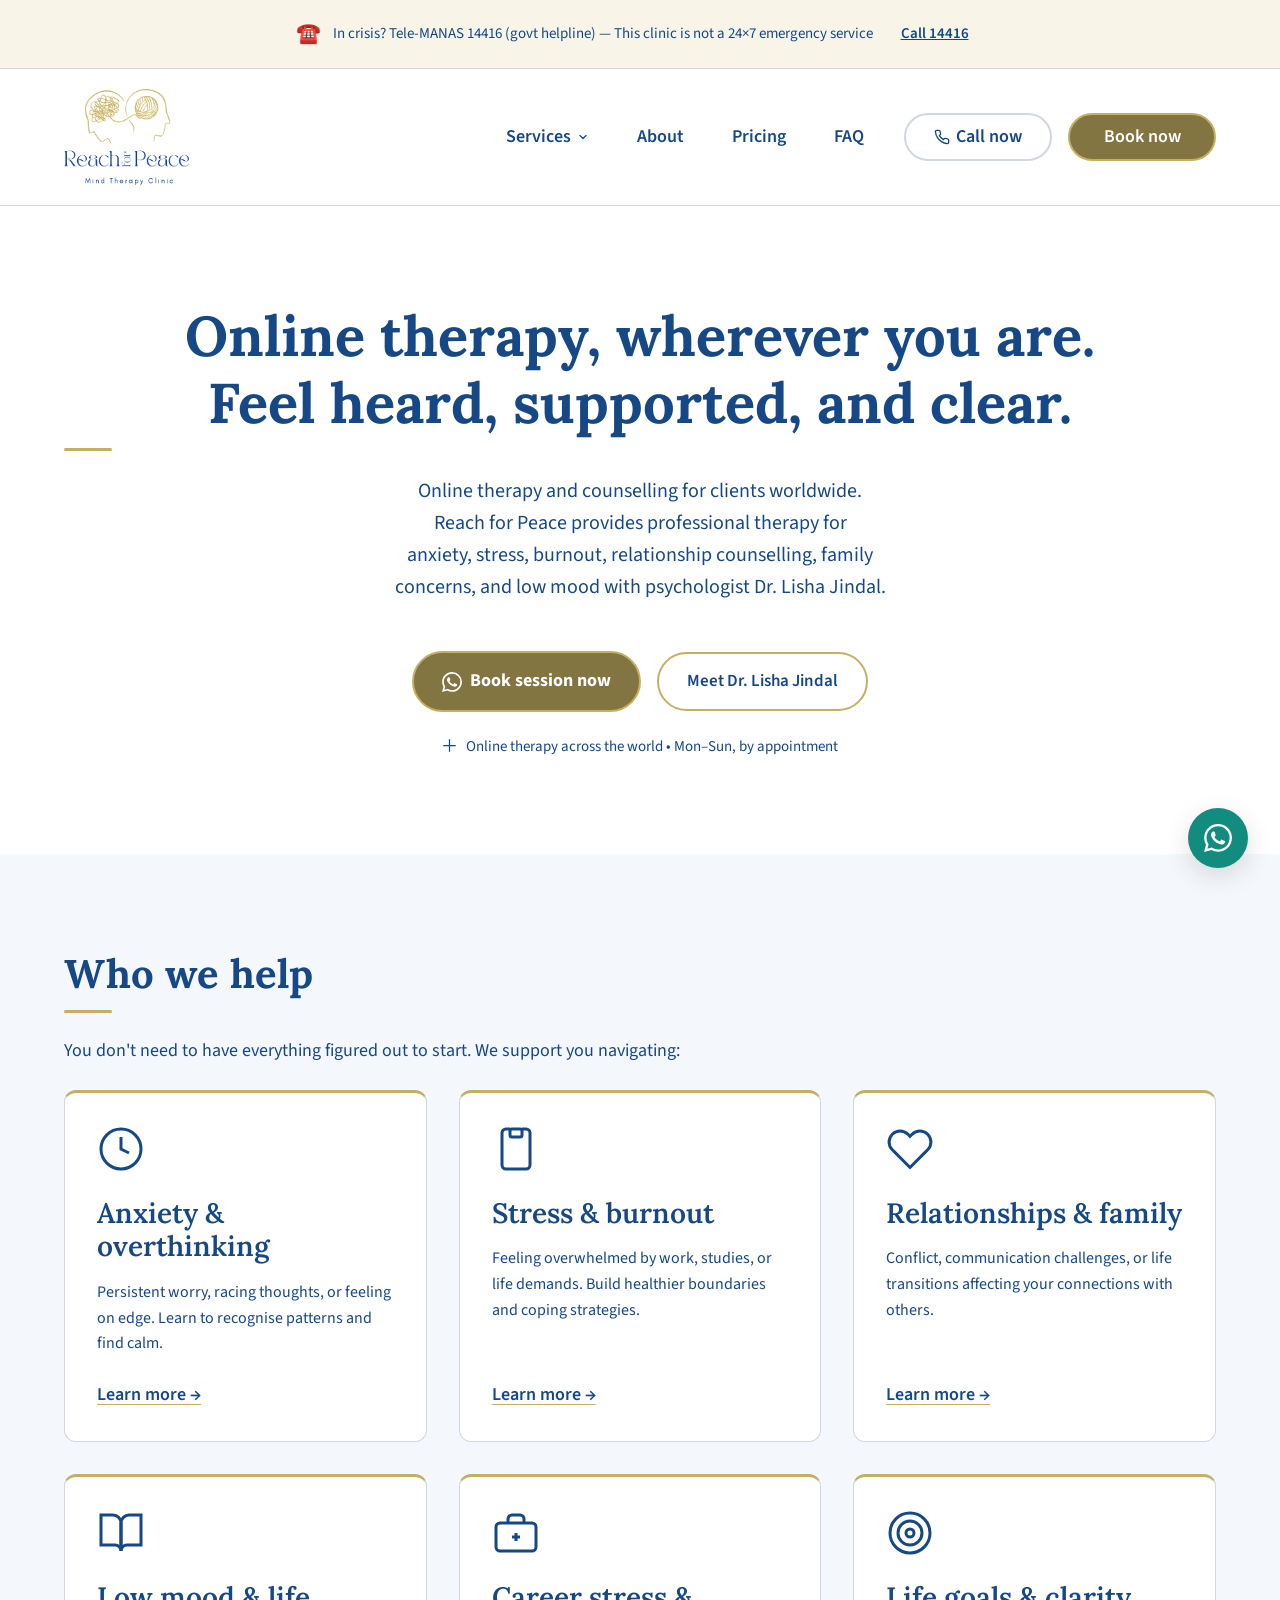
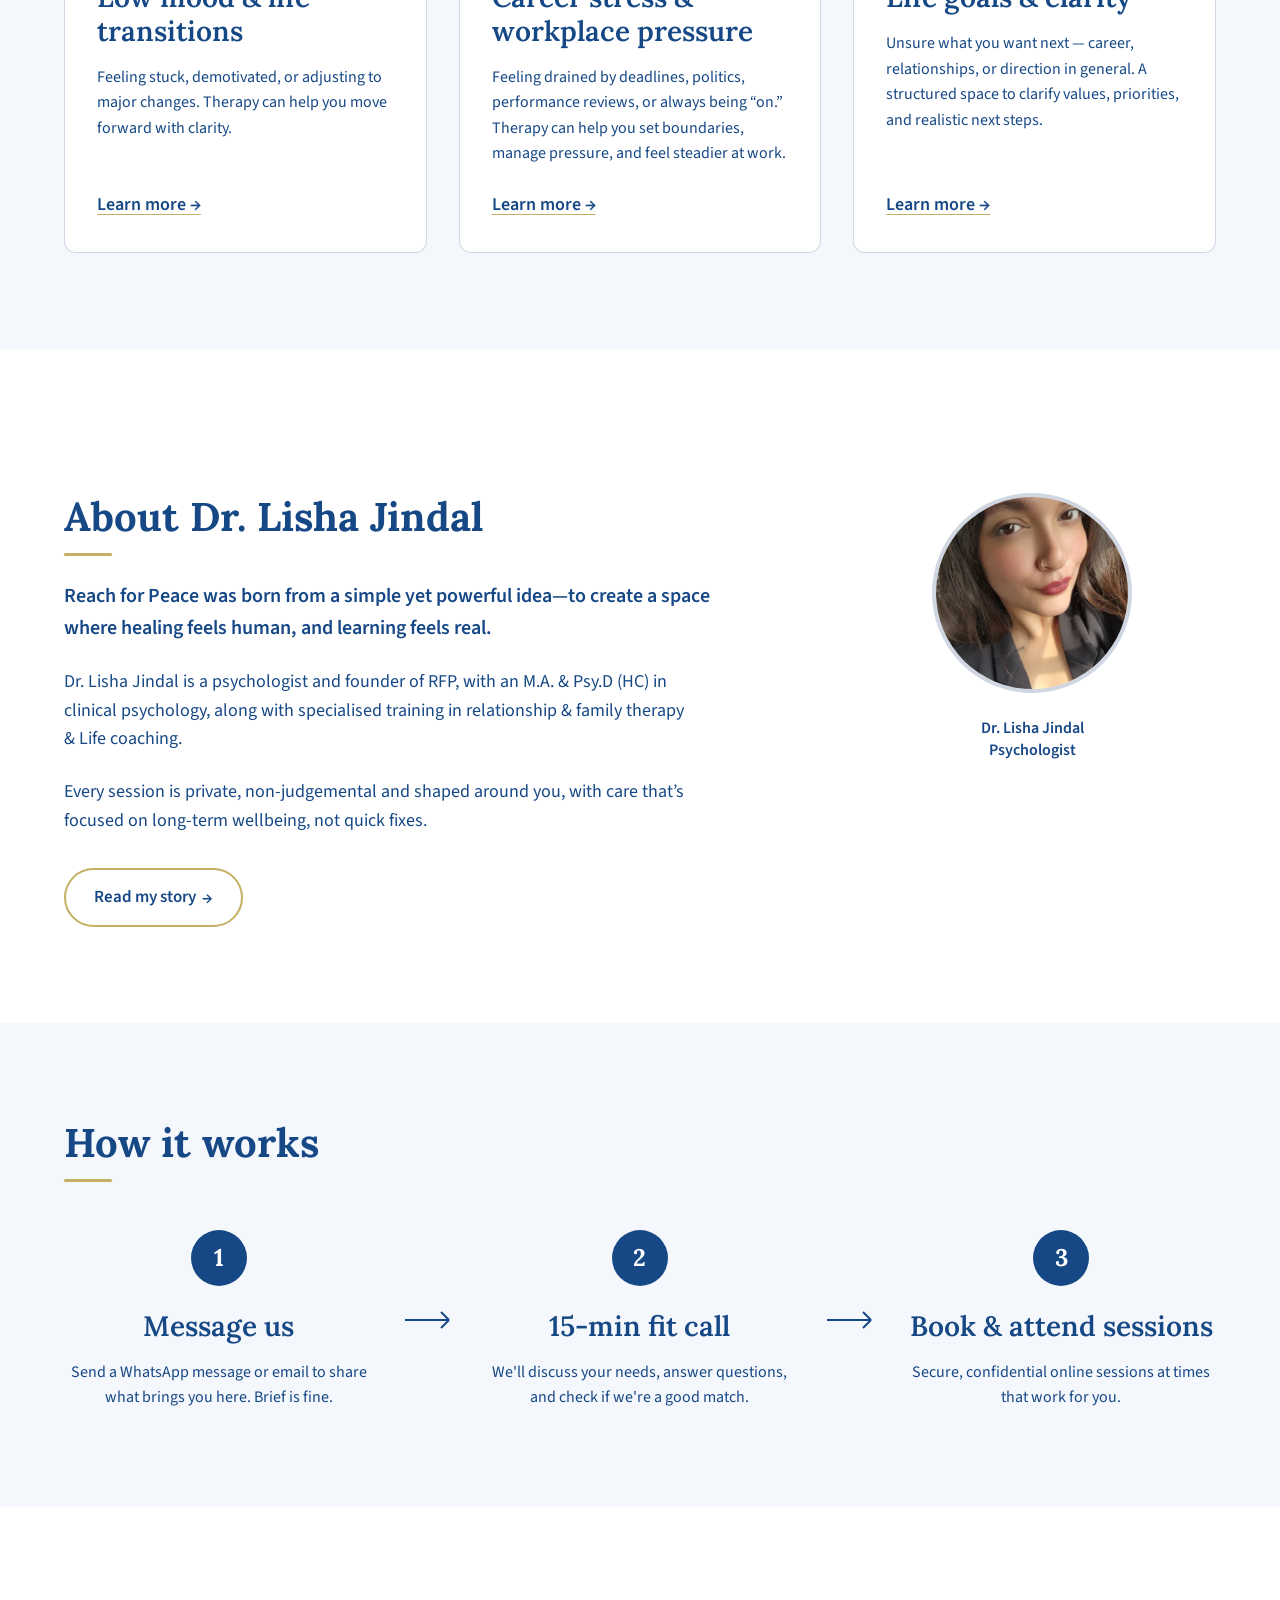
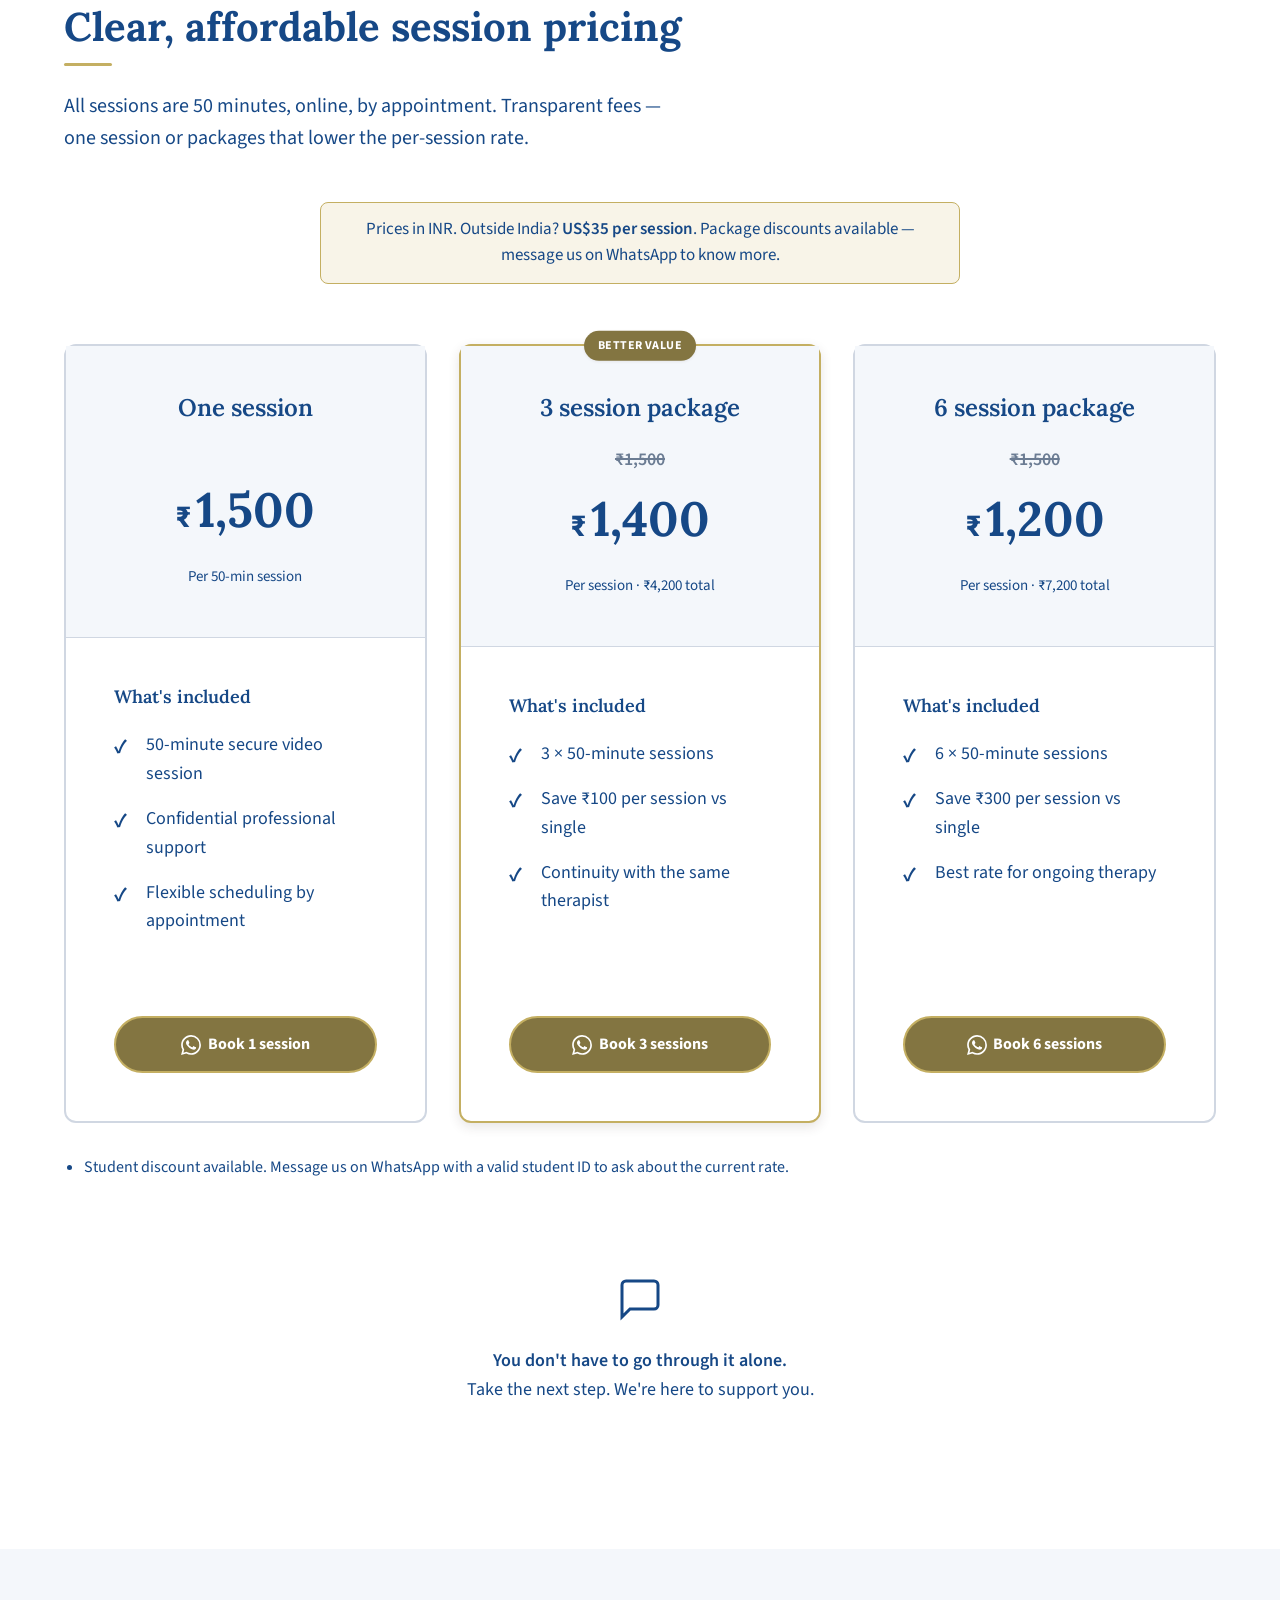
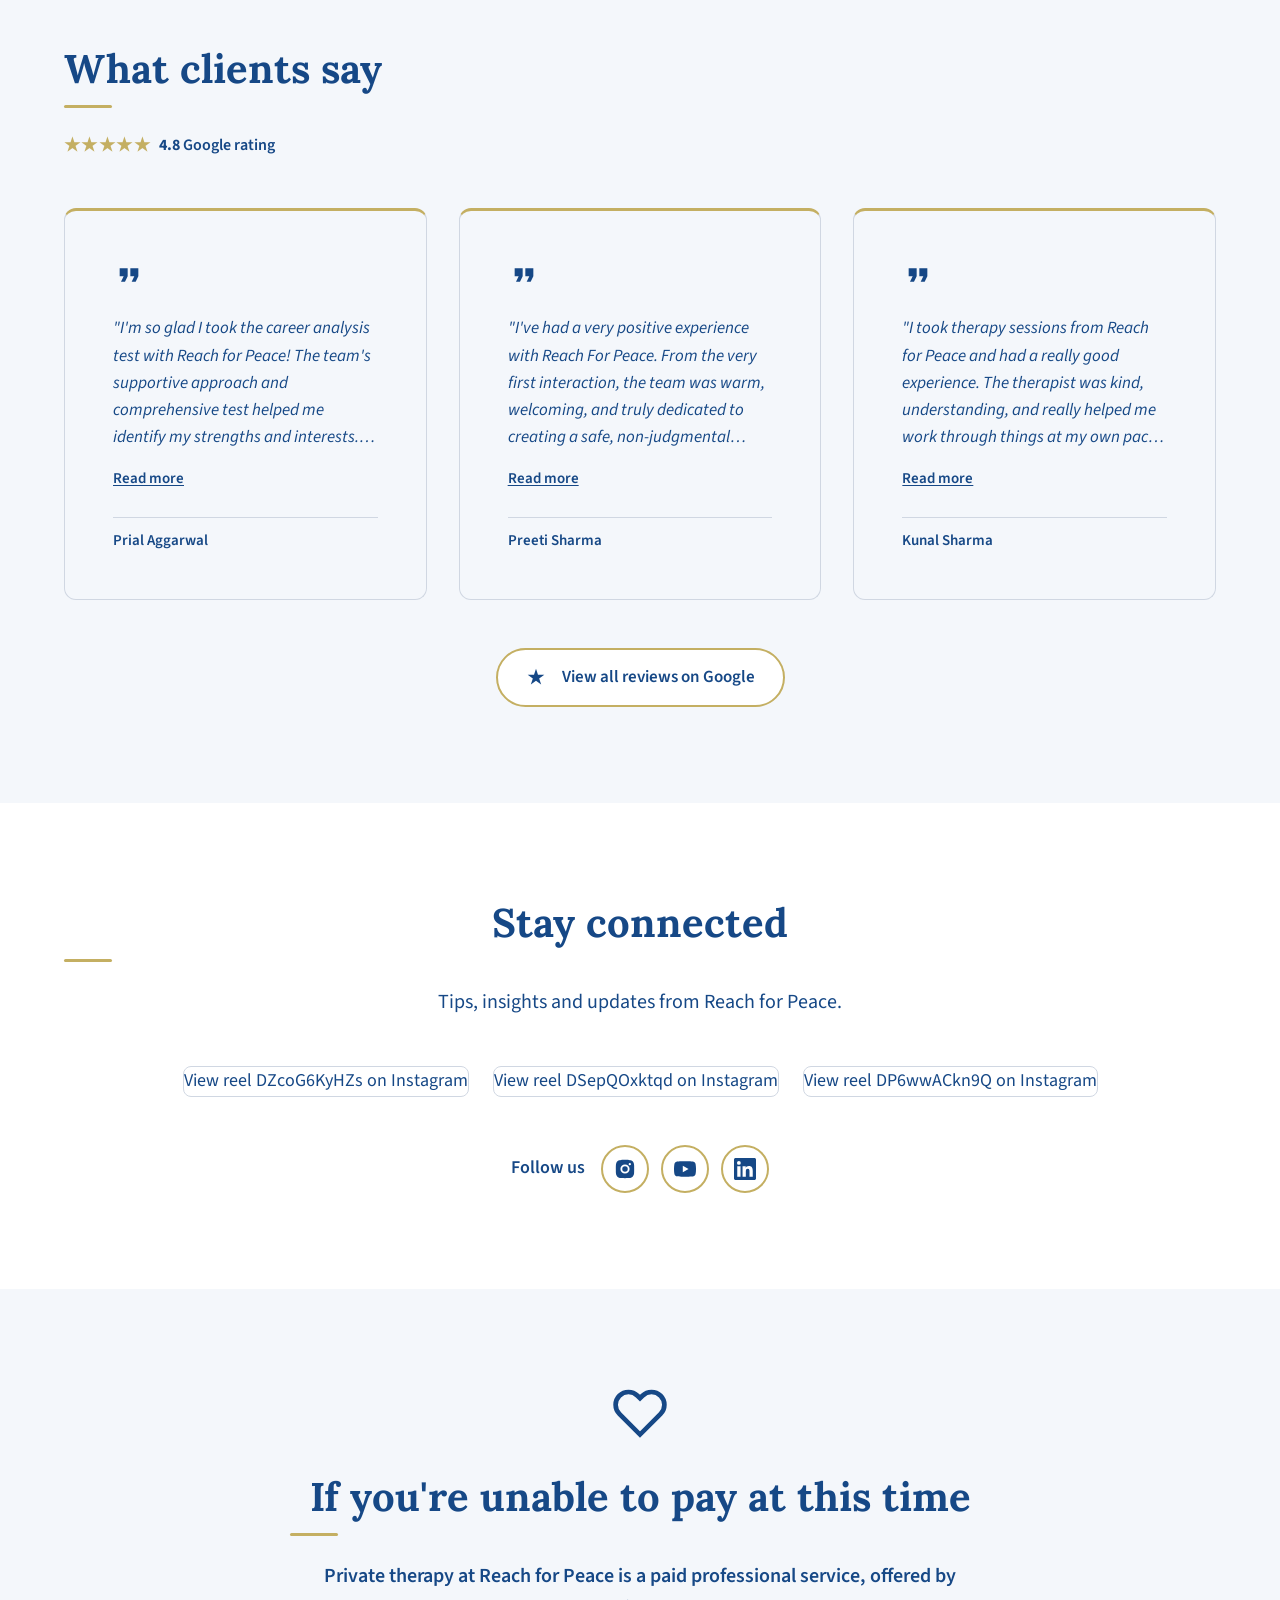
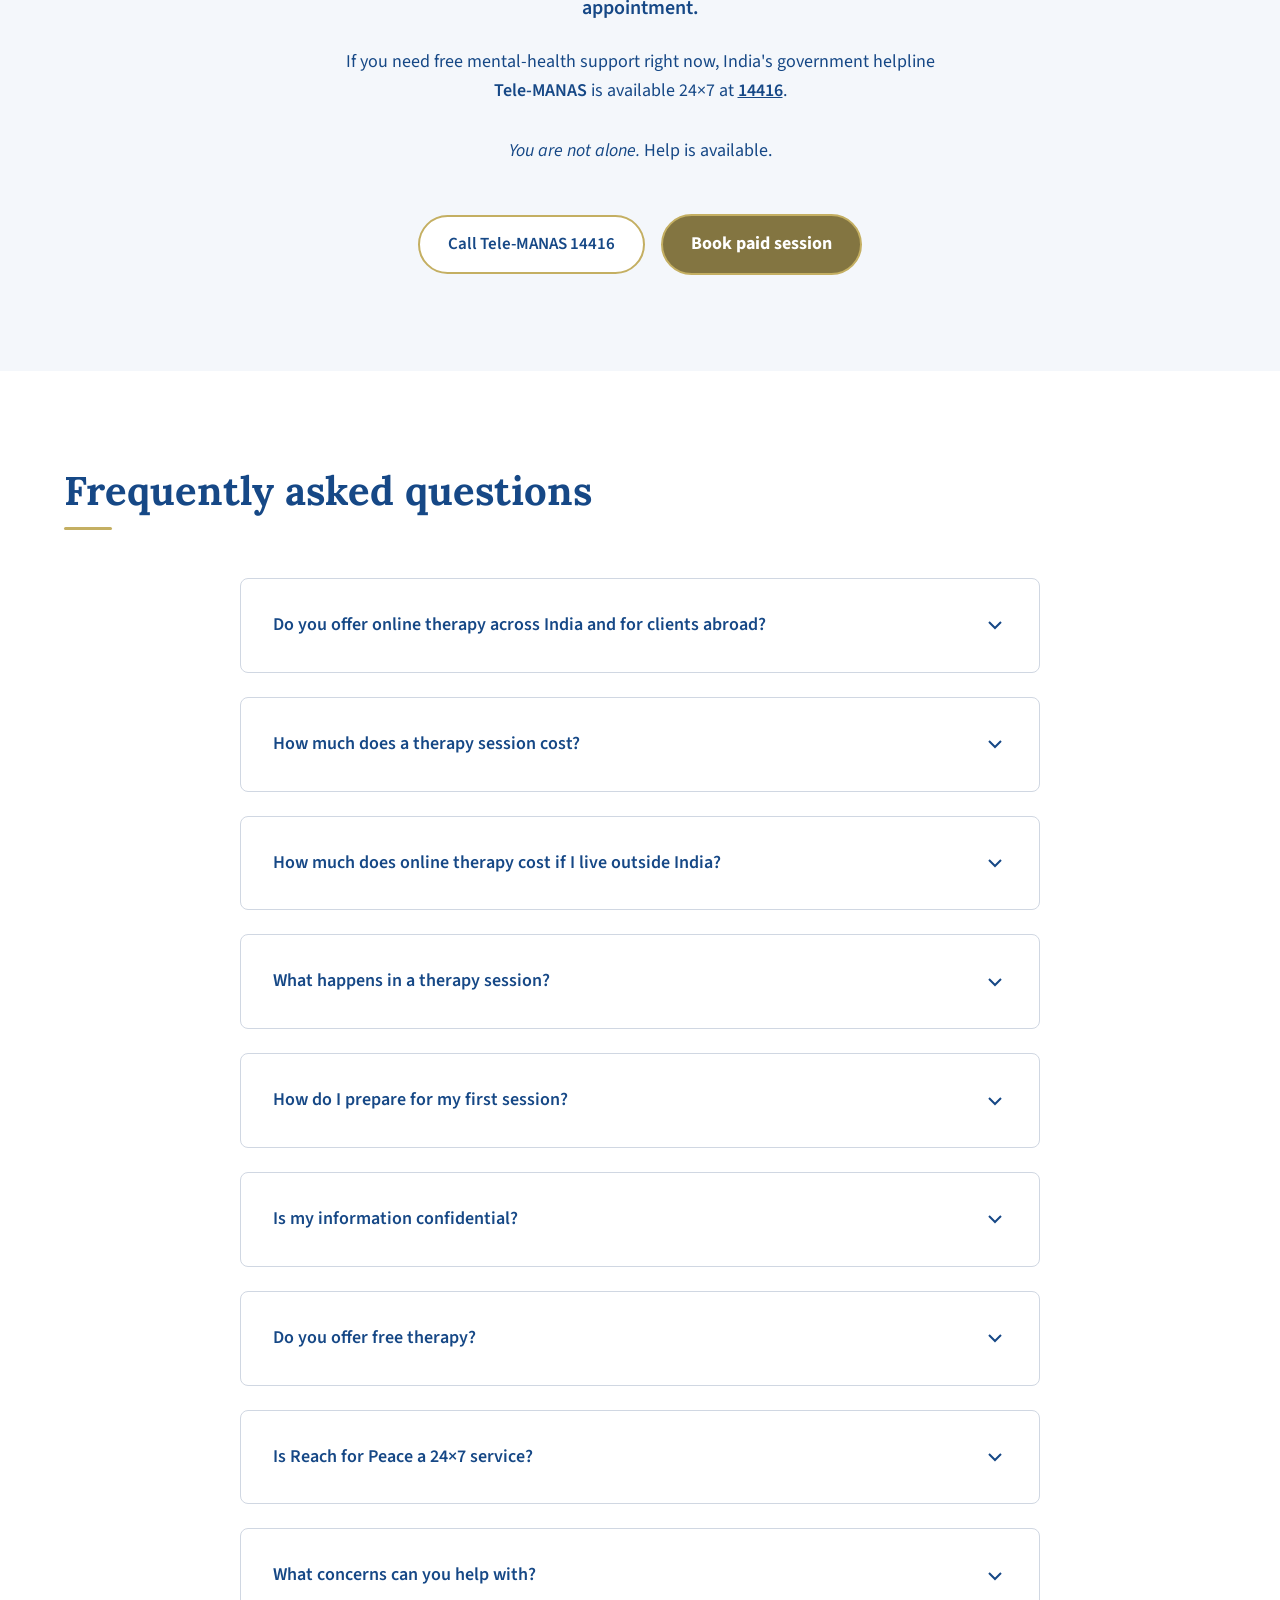
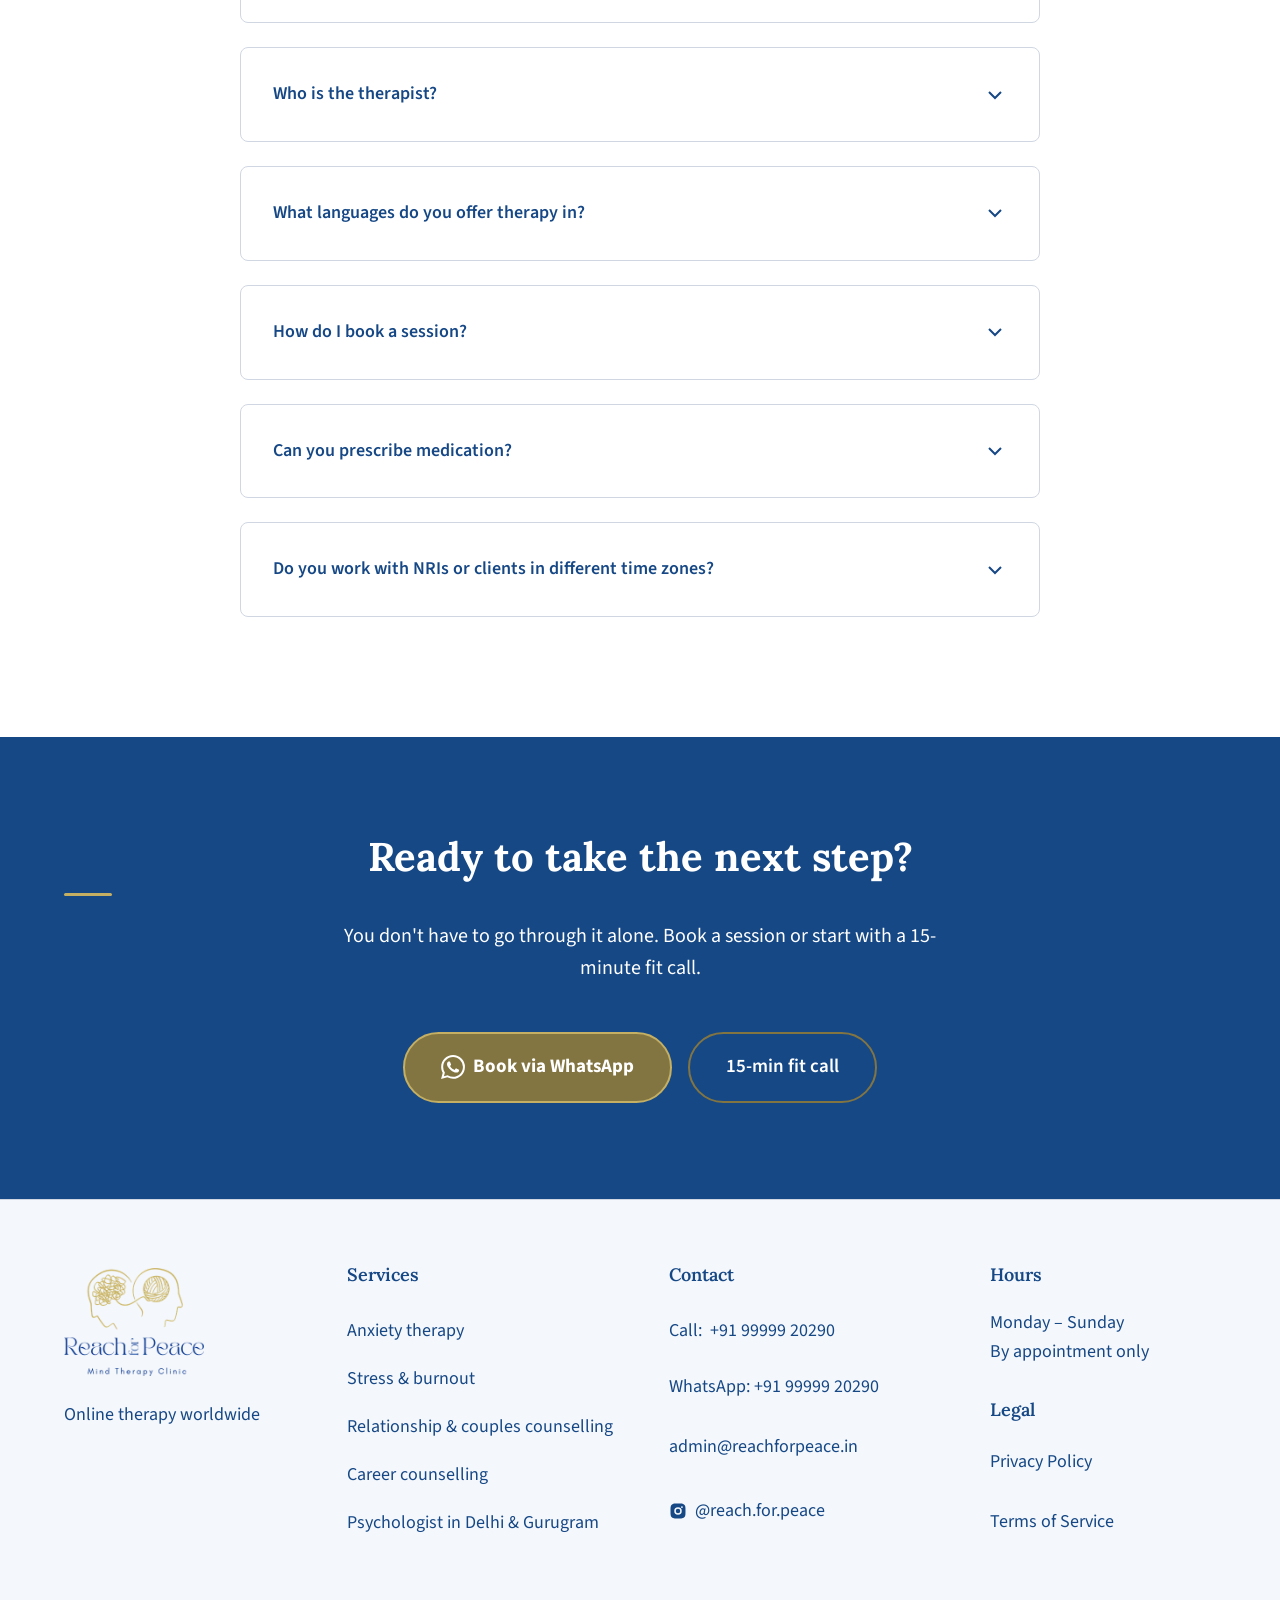
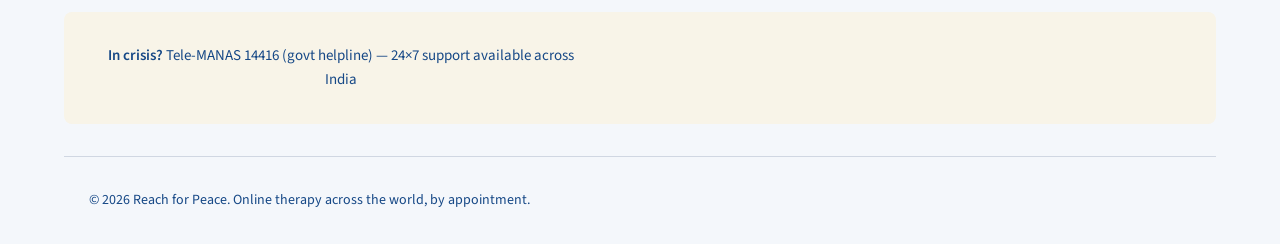
==== index.html @ 14d00dc9 "Add per-page meta, OG images and JSON-LD schema Co-authored-by: Himanshu Chawla <himanshu201209@user" ====
<!DOCTYPE html>
<html lang="en-IN">
<head>
    <meta charset="UTF-8">
    <meta name="viewport" content="width=device-width, initial-scale=1.0">
    <title>Online Therapy &amp; Counselling | Psychologist Dr. Lisha Jindal</title>
    <meta name="description" content="Online therapy and counselling with psychologist Dr. Lisha Jindal for anxiety, stress, relationships and career pressure. English &amp; Hindi. Book on WhatsApp.">
    <meta name="robots" content="index, follow, max-image-preview:large">
    <meta name="author" content="Reach for Peace">
    <meta name="theme-color" content="#164886">
    <link rel="canonical" href="https://reachforpeace.in/">
    <link rel="alternate" hreflang="en-IN" href="https://reachforpeace.in/" />
    <link rel="alternate" hreflang="x-default" href="https://reachforpeace.in/" />

    <!-- Open Graph -->
    <meta property="og:type" content="website">
    <meta property="og:locale" content="en_IN">
    <meta property="og:site_name" content="Reach for Peace">
    <meta property="og:title" content="Online Therapy &amp; Counselling | Psychologist Dr. Lisha Jindal">
    <meta property="og:description" content="Online therapy and counselling with psychologist Dr. Lisha Jindal for anxiety, stress, relationships and career pressure. English &amp; Hindi. Book on WhatsApp.">
    <meta property="og:url" content="https://reachforpeace.in/">
    <meta property="og:image" content="https://reachforpeace.in/assets/og-reach-for-peace.png">
    <meta property="og:image:alt" content="Reach for Peace — online therapy, feel heard, supported and clear">
    <meta property="og:image:width" content="1200">
    <meta property="og:image:height" content="630">

    <!-- Twitter -->
    <meta name="twitter:card" content="summary_large_image">
    <meta name="twitter:title" content="Online Therapy &amp; Counselling | Psychologist Dr. Lisha Jindal">
    <meta name="twitter:description" content="Online therapy and counselling with psychologist Dr. Lisha Jindal for anxiety, stress, relationships and career pressure. English &amp; Hindi. Book on WhatsApp.">
    <meta name="twitter:image" content="https://reachforpeace.in/assets/og-reach-for-peace.png">

    <link rel="icon" href="/favicon.ico" sizes="any">
    <link rel="icon" type="image/png" sizes="48x48" href="/assets/favicon-48x48.png">
    <link rel="icon" type="image/png" sizes="96x96" href="/assets/favicon-96x96.png">
    <link rel="apple-touch-icon" sizes="180x180" href="/apple-touch-icon.png">
    <link rel="manifest" href="/site.webmanifest">
    <link rel="describedby" href="/llms.txt" title="llms.txt">

    <!-- Fonts -->
    <link rel="preconnect" href="https://fonts.googleapis.com">
    <link rel="preconnect" href="https://fonts.gstatic.com" crossorigin>
    <link href="https://fonts.googleapis.com/css2?family=Lora:wght@600;700&family=Source+Sans+3:wght@400;600&display=swap" rel="stylesheet">
    
    <!-- Styles -->
    <link rel="stylesheet" href="css/styles.css">
    <!-- Swiper 11 (mobile testimonials + Instagram sliders) -->
    <link rel="stylesheet" href="css/vendor/swiper-bundle.min.css">
    
    <!-- JSON-LD Structured Data -->
    <script type="application/ld+json">
{
  "@context": "https://schema.org",
  "@graph": [
    {
      "@type": "ProfessionalService",
      "@id": "https://reachforpeace.in/#organization",
      "name": "Reach for Peace",
      "alternateName": [
        "RFP",
        "Reach for Peace Mind Therapy Clinic"
      ],
      "description": "Online therapy and counselling with psychologist Dr. Lisha Jindal for clients across India and abroad. Anxiety, stress, burnout, relationship and couples counselling, and career counselling, in English and Hindi.",
      "url": "https://reachforpeace.in/",
      "image": "https://reachforpeace.in/assets/og-reach-for-peace.png",
      "logo": "https://reachforpeace.in/assets/logo-reach-for-peace.png",
      "email": "admin@reachforpeace.in",
      "sameAs": [
        "https://www.instagram.com/reach.for.peace/",
        "https://www.linkedin.com/company/reachforpeace",
        "https://www.youtube.com/@Baatcheetwithbae"
      ],
      "areaServed": [
        {
          "@type": "Country",
          "name": "India"
        },
        "Worldwide"
      ],
      "priceRange": "₹1,200-₹19,800",
      "openingHoursSpecification": {
        "@type": "OpeningHoursSpecification",
        "dayOfWeek": [
          "Monday",
          "Tuesday",
          "Wednesday",
          "Thursday",
          "Friday",
          "Saturday",
          "Sunday"
        ],
        "opens": "09:00",
        "closes": "20:00"
      },
      "founder": {
        "@id": "https://reachforpeace.in/#founder"
      },
      "employee": {
        "@id": "https://reachforpeace.in/#founder"
      },
      "hasOfferCatalog": {
        "@type": "OfferCatalog",
        "name": "Online therapy session packages",
        "itemListElement": [
          {
            "@type": "Offer",
            "itemOffered": {
              "@type": "Service",
              "name": "One session",
              "description": "Single 50-minute online therapy session",
              "serviceType": "Online therapy"
            },
            "name": "One session",
            "description": "Single 50-minute online therapy session",
            "price": "1500",
            "priceCurrency": "INR",
            "availability": "https://schema.org/InStock"
          },
          {
            "@type": "Offer",
            "itemOffered": {
              "@type": "Service",
              "name": "3-session package",
              "description": "Three 50-minute online therapy sessions at ₹1,400 per session (₹4,200 total)",
              "serviceType": "Online therapy"
            },
            "name": "3-session package",
            "description": "Three 50-minute online therapy sessions at ₹1,400 per session (₹4,200 total)",
            "price": "4200",
            "priceCurrency": "INR",
            "availability": "https://schema.org/InStock"
          },
          {
            "@type": "Offer",
            "itemOffered": {
              "@type": "Service",
              "name": "6-session package",
              "description": "Six 50-minute online therapy sessions at ₹1,200 per session (₹7,200 total)",
              "serviceType": "Online therapy"
            },
            "name": "6-session package",
            "description": "Six 50-minute online therapy sessions at ₹1,200 per session (₹7,200 total)",
            "price": "7200",
            "priceCurrency": "INR",
            "availability": "https://schema.org/InStock"
          },
          {
            "@type": "Offer",
            "itemOffered": {
              "@type": "Service",
              "name": "International session",
              "description": "50-minute online therapy session for clients outside India",
              "serviceType": "Online therapy"
            },
            "name": "International session",
            "description": "50-minute online therapy session for clients outside India",
            "price": "35",
            "priceCurrency": "USD",
            "availability": "https://schema.org/InStock"
          }
        ]
      },
      "makesOffer": [
        {
          "@type": "Offer",
          "itemOffered": {
            "@id": "https://reachforpeace.in/therapy-for-anxiety#service"
          }
        },
        {
          "@type": "Offer",
          "itemOffered": {
            "@id": "https://reachforpeace.in/stress-and-burnout-counselling#service"
          }
        },
        {
          "@type": "Offer",
          "itemOffered": {
            "@id": "https://reachforpeace.in/relationship-counselling#service"
          }
        },
        {
          "@type": "Offer",
          "itemOffered": {
            "@id": "https://reachforpeace.in/career-counselling#service"
          }
        },
        {
          "@type": "Offer",
          "itemOffered": {
            "@id": "https://reachforpeace.in/psychologist-delhi-gurugram#service"
          }
        }
      ],
      "knowsLanguage": [
        "en-IN",
        "hi-IN"
      ]
    },
    {
      "@type": "Person",
      "@id": "https://reachforpeace.in/#founder",
      "name": "Dr. Lisha Jindal",
      "jobTitle": "Psychologist",
      "url": "https://reachforpeace.in/about",
      "image": "https://reachforpeace.in/assets/lisha-avatar-800.jpg",
      "worksFor": {
        "@id": "https://reachforpeace.in/#organization"
      },
      "knowsAbout": [
        "Anxiety",
        "Stress",
        "Career pressure",
        "Burnout",
        "Relationship counselling",
        "Family concerns",
        "Low mood",
        "Online therapy"
      ]
    },
    {
      "@type": "WebSite",
      "@id": "https://reachforpeace.in/#website",
      "url": "https://reachforpeace.in/",
      "name": "Reach for Peace",
      "description": "Online therapy and counselling with psychologist Dr. Lisha Jindal for anxiety, stress, relationships and career pressure. English & Hindi. Book on WhatsApp.",
      "publisher": {
        "@id": "https://reachforpeace.in/#organization"
      },
      "inLanguage": "en-IN"
    },
    {
      "@type": "WebPage",
      "@id": "https://reachforpeace.in/#webpage",
      "url": "https://reachforpeace.in/",
      "name": "Online Therapy & Counselling | Psychologist Dr. Lisha Jindal",
      "description": "Online therapy and counselling with psychologist Dr. Lisha Jindal for anxiety, stress, relationships and career pressure. English & Hindi. Book on WhatsApp.",
      "isPartOf": {
        "@id": "https://reachforpeace.in/#website"
      },
      "about": {
        "@id": "https://reachforpeace.in/#organization"
      },
      "mainEntity": {
        "@id": "https://reachforpeace.in/#organization"
      },
      "inLanguage": "en-IN"
    },
    {
      "@type": "FAQPage",
      "@id": "https://reachforpeace.in/#faq",
      "mainEntity": [
        {
          "@type": "Question",
          "name": "Do you offer online therapy across India and for clients abroad?",
          "acceptedAnswer": {
            "@type": "Answer",
            "text": "Yes. All sessions are online via secure video or audio calls for clients in Delhi, Gurugram, across India, and abroad, by appointment only."
          }
        },
        {
          "@type": "Question",
          "name": "How much does a therapy session cost?",
          "acceptedAnswer": {
            "@type": "Answer",
            "text": "One session is ₹1,500. A 3-session package is ₹1,400 per session (₹4,200 total). A 6-session package is ₹1,200 per session (₹7,200 total). Student discounts are available — message us on WhatsApp with a valid student ID to ask about the current rate."
          }
        },
        {
          "@type": "Question",
          "name": "How much does online therapy cost if I live outside India?",
          "acceptedAnswer": {
            "@type": "Answer",
            "text": "Online sessions for clients outside India are US$35 per session, on video or audio, in English or Hindi. Message us on WhatsApp to book, and we'll share payment details and help you find a time that works in your time zone."
          }
        },
        {
          "@type": "Question",
          "name": "What happens in a therapy session?",
          "acceptedAnswer": {
            "@type": "Answer",
            "text": "Sessions are a confidential space to talk through what's on your mind. Dr. Jindal will listen, help you identify patterns, and work with you to develop practical coping strategies and insights. Each 50-minute session is tailored to your specific concerns."
          }
        },
        {
          "@type": "Question",
          "name": "How do I prepare for my first session?",
          "acceptedAnswer": {
            "@type": "Answer",
            "text": "No special preparation needed. Find a quiet, private space where you feel comfortable. Think about what brings you to therapy, but you don't need to have everything organised — we'll explore together."
          }
        },
        {
          "@type": "Question",
          "name": "Is my information confidential?",
          "acceptedAnswer": {
            "@type": "Answer",
            "text": "Yes, completely. All sessions are private and confidential, following professional ethical guidelines for psychologists in India. Information is only shared with your explicit consent or in rare legally required circumstances (such as risk of harm)."
          }
        },
        {
          "@type": "Question",
          "name": "Do you offer free therapy?",
          "acceptedAnswer": {
            "@type": "Answer",
            "text": "Reach for Peace is a paid professional service. If you need free support, please contact Tele-MANAS at 14416 — a 24×7 government mental health helpline available across India."
          }
        },
        {
          "@type": "Question",
          "name": "Is Reach for Peace a 24×7 service?",
          "acceptedAnswer": {
            "@type": "Answer",
            "text": "No, we operate by appointment only, Monday to Sunday. This is not an emergency or crisis service. For 24×7 crisis support, please contact Tele-MANAS at 14416."
          }
        },
        {
          "@type": "Question",
          "name": "What concerns can you help with?",
          "acceptedAnswer": {
            "@type": "Answer",
            "text": "We support you navigating anxiety, stress, burnout, overthinking, relationship challenges, family dynamics, low mood, and life transitions. If you're unsure whether therapy is right for your situation, book a fit call to discuss."
          }
        },
        {
          "@type": "Question",
          "name": "Who is the therapist?",
          "acceptedAnswer": {
            "@type": "Answer",
            "text": "Dr. Lisha Jindal is a psychologist and founder of RFP, with an M.A. & Psy.D (HC) in clinical psychology, along with specialised training in relationship & family therapy & Life coaching. She brings a warm, individualised approach to counselling for anxiety, stress, relationship challenges, attachment issues, overthinking and life transitions."
          }
        },
        {
          "@type": "Question",
          "name": "What languages do you offer therapy in?",
          "acceptedAnswer": {
            "@type": "Answer",
            "text": "Sessions are available in English and Hindi."
          }
        },
        {
          "@type": "Question",
          "name": "How do I book a session?",
          "acceptedAnswer": {
            "@type": "Answer",
            "text": "Send a message via WhatsApp or email with a brief note about what brings you here. We'll arrange a 15-minute fit call, and if it's a good match, we'll schedule your first paid session."
          }
        },
        {
          "@type": "Question",
          "name": "Can you prescribe medication?",
          "acceptedAnswer": {
            "@type": "Answer",
            "text": "No. As a psychologist, Dr. Jindal provides therapy and counselling but does not prescribe medication. If medication is needed, we can coordinate with a psychiatrist."
          }
        },
        {
          "@type": "Question",
          "name": "Do you work with NRIs or clients in different time zones?",
          "acceptedAnswer": {
            "@type": "Answer",
            "text": "Case-by-case basis. Sessions are scheduled during Indian Standard Time (IST) working hours, Monday to Sunday. Please inquire if you're in a different time zone."
          }
        }
      ]
    }
  ]
}
    </script>

    <!-- Microsoft Clarity -->
    <script type="text/javascript">
        (function(c,l,a,r,i,t,y){
            c[a]=c[a]||function(){(c[a].q=c[a].q||[]).push(arguments)};
            t=l.createElement(r);t.async=1;t.src="https://www.clarity.ms/tag/"+i;
            y=l.getElementsByTagName(r)[0];y.parentNode.insertBefore(t,y);
        })(window, document, "clarity", "script", "yhasz21bfp");
    </script>
</head>
<body>
    <!-- Skip Link for Accessibility -->
    <a href="#main-content" class="skip-link">Skip to main content</a>
    
    <!-- Crisis Strip -->
    <div class="crisis-strip" role="banner" aria-label="Crisis helpline information">
        <div class="container">
            <span class="crisis-icon" aria-hidden="true">☎️</span>
            <span>In crisis? Tele-MANAS 14416 (govt helpline) — This clinic is not a 24×7 emergency service</span>
            <a href="tel:14416" class="crisis-link" aria-label="Call Tele-MANAS crisis helpline at 14416">Call 14416</a>
        </div>
    </div>
    
    <!-- Header -->
    <header class="site-header" role="banner">
        <div class="container">
            <div class="header-content">
                <a href="/" class="wordmark" aria-label="Reach for Peace — Mind Therapy Clinic">
                    <picture>
                        <source type="image/webp" srcset="assets/logo-nav.webp">
                        <img src="assets/logo-nav.png" alt="Reach for Peace Mind Therapy Clinic" class="site-logo site-logo--nav" width="270" height="208" decoding="async" fetchpriority="high">
                    </picture>
                </a>
                <button class="mobile-menu-toggle" aria-label="Toggle navigation menu" aria-expanded="false">
                    <span class="hamburger"></span>
                </button>
                <nav class="main-nav" role="navigation" aria-label="Main navigation">
                    <ul>
                        <li class="nav-dropdown">
                            <button type="button" class="nav-dropdown-toggle" aria-expanded="false" aria-controls="nav-services-menu">Services<svg class="nav-dropdown-caret" width="12" height="12" viewBox="0 0 24 24" fill="none" stroke="currentColor" stroke-width="2.5" stroke-linecap="round" stroke-linejoin="round" aria-hidden="true" focusable="false"><polyline points="6 9 12 15 18 9"/></svg></button>
                            <ul class="nav-dropdown-menu" id="nav-services-menu">
                                <li><a href="/therapy-for-anxiety">Anxiety therapy</a></li>
                                <li><a href="/stress-and-burnout-counselling">Stress &amp; burnout</a></li>
                                <li><a href="/relationship-counselling">Relationship &amp; couples counselling</a></li>
                                <li><a href="/career-counselling">Career counselling</a></li>
                            </ul>
                        </li>
                        <li><a href="/about">About</a></li>
                        <li><a href="#pricing">Pricing</a></li>
                        <li><a href="#faq">FAQ</a></li>
                        <li class="nav-actions">
                            <a href="tel:+919999920290" class="nav-call" id="nav-call" aria-label="Call Reach for Peace now">
                                <svg class="nav-call-icon" width="16" height="16" viewBox="0 0 24 24" fill="none" stroke="currentColor" stroke-width="2" aria-hidden="true"><path d="M22 16.92v3a2 2 0 0 1-2.18 2 19.79 19.79 0 0 1-8.63-3.07 19.5 19.5 0 0 1-6-6 19.79 19.79 0 0 1-3.07-8.67A2 2 0 0 1 4.11 2h3a2 2 0 0 1 2 1.72c.127.96.361 1.903.7 2.81a2 2 0 0 1-.45 2.11L8.09 9.91a16 16 0 0 0 6 6l1.27-1.27a2 2 0 0 1 2.11-.45c.907.339 1.85.573 2.81.7A2 2 0 0 1 22 16.92z"/></svg>
                                <span class="nav-call-label">Call now</span>
                            </a>
                            <a href="#book" class="nav-cta">Book now</a>
                        </li>
                    </ul>
                </nav>
            </div>
        </div>
    </header>
    
    <!-- Main Content -->
    <main id="main-content">
        <!-- Hero Section -->
        <section class="hero" aria-labelledby="hero-heading">
            <div class="container">
                <h1 id="hero-heading">Online therapy, wherever you are. <span class="hero-heading-keep">Feel heard</span>, supported, and clear.</h1>
                <p class="hero-subcopy">Online therapy and counselling for clients worldwide. Reach for Peace provides professional therapy for anxiety, stress, burnout, relationship counselling, family concerns, and low mood with psychologist Dr. Lisha Jindal.</p>
                
                <div class="hero-cta-group">
                    <a href="https://wa.me/919999920290?text=Hi%2C%20I%20would%20like%20to%20book%20a%20therapy%20session%20with%20Reach%20for%20Peace." class="btn btn-primary btn-whatsapp" id="hero-book-whatsapp" aria-label="Book session now on WhatsApp">
                        <svg class="whatsapp-icon" width="20" height="20" viewBox="0 0 24 24" fill="currentColor" aria-hidden="true">
                            <path d="M17.472 14.382c-.297-.149-1.758-.867-2.03-.967-.273-.099-.471-.148-.67.15-.197.297-.767.966-.94 1.164-.173.199-.347.223-.644.075-.297-.15-1.255-.463-2.39-1.475-.883-.788-1.48-1.761-1.653-2.059-.173-.297-.018-.458.13-.606.134-.133.298-.347.446-.52.149-.174.198-.298.298-.497.099-.198.05-.371-.025-.52-.075-.149-.669-1.612-.916-2.207-.242-.579-.487-.5-.669-.51-.173-.008-.371-.01-.57-.01-.198 0-.52.074-.792.372-.272.297-1.04 1.016-1.04 2.479 0 1.462 1.065 2.875 1.213 3.074.149.198 2.096 3.2 5.077 4.487.709.306 1.262.489 1.694.625.712.227 1.36.195 1.871.118.571-.085 1.758-.719 2.006-1.413.248-.694.248-1.289.173-1.413-.074-.124-.272-.198-.57-.347m-5.421 7.403h-.004a9.87 9.87 0 01-5.031-1.378l-.361-.214-3.741.982.998-3.648-.235-.374a9.86 9.86 0 01-1.51-5.26c.001-5.45 4.436-9.884 9.888-9.884 2.64 0 5.122 1.03 6.988 2.898a9.825 9.825 0 012.893 6.994c-.003 5.45-4.437 9.884-9.885 9.884m8.413-18.297A11.815 11.815 0 0012.05 0C5.495 0 .16 5.335.157 11.892c0 2.096.547 4.142 1.588 5.945L.057 24l6.305-1.654a11.882 11.882 0 005.683 1.448h.005c6.554 0 11.89-5.335 11.893-11.893a11.821 11.821 0 00-3.48-8.413Z"/>
                        </svg>
                        Book session now
                    </a>
                    <a href="#about" class="btn btn-secondary" id="hero-meet-dr" aria-label="Meet Dr. Lisha Jindal">Meet Dr. Lisha Jindal</a>
              
              
                </div>

                <p class="hero-availability"><svg width="16" height="16" viewBox="0 0 24 24" fill="none" stroke="currentColor" stroke-width="2" aria-hidden="true"><path d="M12 2v20M2 12h20"/></svg> Online therapy across the world • Mon–Sun, by appointment</p>
            </div>
        </section>
        
        <!-- Who We Help -->
        <section class="who-we-help" aria-labelledby="who-heading">
            <div class="container">
                <h2 id="who-heading">Who we help</h2>
                <p class="">You don't need to have everything figured out to start. We support you navigating:</p>
                
                <div class="help-grid">
                    <div class="help-card help-card--link">
                        <div class="help-icon" aria-hidden="true">
                            <svg width="48" height="48" viewBox="0 0 24 24" fill="none" stroke="currentColor" stroke-width="1.5">
                                <path d="M12 2C6.48 2 2 6.48 2 12s4.48 10 10 10 10-4.48 10-10S17.52 2 12 2z"/>
                                <path d="M12 6v6l4 2"/>
                            </svg>
                        </div>
                        <h3><a href="/therapy-for-anxiety" class="help-card-link">Anxiety & overthinking</a></h3>
                        <p>Persistent worry, racing thoughts, or feeling on edge. Learn to recognise patterns and find calm.</p>
                        <span class="help-card-more" aria-hidden="true">Learn more →</span>
                    </div>
                    
                    <div class="help-card help-card--link">
                        <div class="help-icon" aria-hidden="true">
                            <svg width="48" height="48" viewBox="0 0 24 24" fill="none" stroke="currentColor" stroke-width="1.5">
                                <path d="M9 2H7a2 2 0 0 0-2 2v16a2 2 0 0 0 2 2h10a2 2 0 0 0 2-2V4a2 2 0 0 0-2-2h-2"/>
                                <rect x="9" y="2" width="6" height="4" rx="1"/>
                            </svg>
                        </div>
                        <h3><a href="/stress-and-burnout-counselling" class="help-card-link">Stress & burnout</a></h3>
                        <p>Feeling overwhelmed by work, studies, or life demands. Build healthier boundaries and coping strategies.</p>
                        <span class="help-card-more" aria-hidden="true">Learn more →</span>
                    </div>
                    
                    <div class="help-card help-card--link">
                        <div class="help-icon" aria-hidden="true">
                            <svg width="48" height="48" viewBox="0 0 24 24" fill="none" stroke="currentColor" stroke-width="1.5">
                                <path d="M20.84 4.61a5.5 5.5 0 0 0-7.78 0L12 5.67l-1.06-1.06a5.5 5.5 0 0 0-7.78 7.78l1.06 1.06L12 21.23l7.78-7.78 1.06-1.06a5.5 5.5 0 0 0 0-7.78z"/>
                            </svg>
                        </div>
                        <h3><a href="/relationship-counselling" class="help-card-link">Relationships & family</a></h3>
                        <p>Conflict, communication challenges, or life transitions affecting your connections with others.</p>
                        <span class="help-card-more" aria-hidden="true">Learn more →</span>
                    </div>
                    
                    <div class="help-card help-card--link">
                        <div class="help-icon" aria-hidden="true">
                            <svg width="48" height="48" viewBox="0 0 24 24" fill="none" stroke="currentColor" stroke-width="1.5">
                                <path d="M2 3h6a4 4 0 0 1 4 4v14a3 3 0 0 0-3-3H2z"/>
                                <path d="M22 3h-6a4 4 0 0 0-4 4v14a3 3 0 0 1 3-3h7z"/>
                            </svg>
                        </div>
                        <h3><a href="/therapy-for-anxiety" class="help-card-link">Low mood & life transitions</a></h3>
                        <p>Feeling stuck, demotivated, or adjusting to major changes. Therapy can help you move forward with clarity.</p>
                        <span class="help-card-more" aria-hidden="true">Learn more →</span>
                    </div>
                    
                    <div class="help-card help-card--link">
                        <div class="help-icon" aria-hidden="true">
                            <svg width="48" height="48" viewBox="0 0 24 24" fill="none" stroke="currentColor" stroke-width="1.5">
                                <rect x="2" y="7" width="20" height="14" rx="2"/>
                                <path d="M16 7V5a2 2 0 0 0-2-2h-4a2 2 0 0 0-2 2v2"/>
                                <path d="M12 12v4"/>
                                <path d="M10 14h4"/>
                            </svg>
                        </div>
                        <h3><a href="/stress-and-burnout-counselling" class="help-card-link">Career stress & workplace pressure</a></h3>
                        <p>Feeling drained by deadlines, politics, performance reviews, or always being “on.” Therapy can help you set boundaries, manage pressure, and feel steadier at work.</p>
                        <span class="help-card-more" aria-hidden="true">Learn more →</span>
                    </div>
                    
                    <div class="help-card help-card--link">
                        <div class="help-icon" aria-hidden="true">
                            <svg width="48" height="48" viewBox="0 0 24 24" fill="none" stroke="currentColor" stroke-width="1.5">
                                <circle cx="12" cy="12" r="10"/>
                                <circle cx="12" cy="12" r="6"/>
                                <circle cx="12" cy="12" r="2"/>
                            </svg>
                        </div>
                        <h3><a href="/career-counselling" class="help-card-link">Life goals & clarity</a></h3>
                        <p>Unsure what you want next — career, relationships, or direction in general. A structured space to clarify values, priorities, and realistic next steps.</p>
                        <span class="help-card-more" aria-hidden="true">Learn more →</span>
                    </div>
                </div>
            </div>
        </section>
        
        <!-- About -->
        <section class="about" id="about" aria-labelledby="about-heading">
            <div class="container">
                <div class="about-content">
                    <div class="about-text">
                        <h2 id="about-heading">About Dr. Lisha Jindal</h2>
                        
                        <p class="about-intro">Reach for Peace was born from a simple yet powerful idea—to create a space where healing feels human, and learning feels real.</p>
                        
                        <p>Dr. Lisha Jindal is a psychologist and founder of RFP, with an M.A. &amp; Psy.D (HC) in clinical psychology, along with specialised training in relationship &amp; family therapy &amp; Life coaching.</p>
                        
                        <p>Every session is private, non-judgemental and shaped around you, with care that’s focused on long-term wellbeing, not quick fixes.</p>
                        
                        <div class="about-story-cta" style="margin-top: var(--spacing-lg);">
                            <a href="/about" class="btn btn-secondary" id="home-about-read-story">Read my story<span class="btn-arrow" aria-hidden="true">→</span></a>
                        </div>
                    </div>
                    
                    <div class="about-avatar">
                        <picture>
                            <source
                                type="image/webp"
                                srcset="assets/lisha-avatar-400.webp 400w, assets/lisha-avatar-800.webp 800w"
                                sizes="(max-width: 640px) 70vw, 400px">
                            <img
                                class="avatar-photo"
                                src="assets/lisha-avatar-800.jpg"
                                srcset="assets/lisha-avatar-400.jpg 400w, assets/lisha-avatar-800.jpg 800w"
                                sizes="(max-width: 640px) 70vw, 400px"
                                alt="Dr. Lisha Jindal, Psychologist"
                                width="400"
                                height="400"
                                loading="lazy"
                                decoding="async">
                        </picture>
                        <p class="avatar-caption">Dr. Lisha Jindal<br>Psychologist</p>
                    </div>
                </div>
            </div>
        </section>
        
        <!-- How It Works -->
        <section class="how-it-works" aria-labelledby="how-heading">
            <div class="container">
                <h2 id="how-heading">How it works</h2>
                
                <div class="steps-grid">
                    <div class="step">
                        <div class="step-number" aria-hidden="true">1</div>
                        <h3>Message us</h3>
                        <p>Send a WhatsApp message or email to share what brings you here. Brief is fine.</p>
                    </div>
                    
                    <svg class="step-arrow" width="48" height="24" viewBox="0 0 48 24" fill="none" aria-hidden="true">
                        <path d="M0 12h44m0 0l-8-8m8 8l-8 8" stroke="currentColor" stroke-width="2"/>
                    </svg>
                    
                    <div class="step">
                        <div class="step-number" aria-hidden="true">2</div>
                        <h3>15-min fit call</h3>
                        <p>We'll discuss your needs, answer questions, and check if we're a good match.</p>
                    </div>
                    
                    <svg class="step-arrow" width="48" height="24" viewBox="0 0 48 24" fill="none" aria-hidden="true">
                        <path d="M0 12h44m0 0l-8-8m8 8l-8 8" stroke="currentColor" stroke-width="2"/>
                    </svg>
                    
                    <div class="step">
                        <div class="step-number" aria-hidden="true">3</div>
                        <h3>Book & attend sessions</h3>
                        <p>Secure, confidential online sessions at times that work for you.</p>
                    </div>
                </div>
            </div>
        </section>
        
        
        <!-- Pricing -->
        <section class="pricing section--white-bg" id="pricing" aria-labelledby="pricing-heading">
            <div class="container">
                <h2 id="pricing-heading">Clear, affordable session pricing</h2>
                
                <p class="section-intro">All sessions are 50 minutes, online, by appointment. Transparent fees — one session or packages that lower the per-session rate.</p>

                <p class="pricing-student-note" style="text-align: center; margin-top: 0.5rem; margin-bottom: 2rem;">Prices in INR. Outside India? <strong>US$35 per session</strong>. Package discounts available — <a href="https://wa.me/919999920290" data-whatsapp-package="international-package-inquiry">message us on WhatsApp</a> to know more.</p>

                <div class="pricing-grid">
                    <article class="pricing-card">
                        <div class="pricing-header">
                            <h3>One session</h3>
                            <div class="price-amount">
                                <span class="price-currency">₹</span>
                                <span class="price-value">1,500</span>
                            </div>
                            <p class="pricing-note">Per 50-min session</p>
                        </div>
                        <div class="pricing-includes">
                            <h4>What's included</h4>
                            <ul>
                                <li>50-minute secure video session</li>
                                <li>Confidential professional support</li>
                                <li>Flexible scheduling by appointment</li>
                            </ul>
                        </div>
                        <a href="https://wa.me/919999920290?text=Hi%2C%20I%20would%20like%20to%20book%201%20session%20%28%E2%82%B91%2C500%29%20with%20Reach%20for%20Peace." class="btn btn-primary btn-whatsapp" data-whatsapp-package="one-session" aria-label="Book one session on WhatsApp">
                            <svg class="whatsapp-icon" width="20" height="20" viewBox="0 0 24 24" fill="currentColor" aria-hidden="true">
                            <path d="M17.472 14.382c-.297-.149-1.758-.867-2.03-.967-.273-.099-.471-.148-.67.15-.197.297-.767.966-.94 1.164-.173.199-.347.223-.644.075-.297-.15-1.255-.463-2.39-1.475-.883-.788-1.48-1.761-1.653-2.059-.173-.297-.018-.458.13-.606.134-.133.298-.347.446-.52.149-.174.198-.298.298-.497.099-.198.05-.371-.025-.52-.075-.149-.669-1.612-.916-2.207-.242-.579-.487-.5-.669-.51-.173-.008-.371-.01-.57-.01-.198 0-.52.074-.792.372-.272.297-1.04 1.016-1.04 2.479 0 1.462 1.065 2.875 1.213 3.074.149.198 2.096 3.2 5.077 4.487.709.306 1.262.489 1.694.625.712.227 1.36.195 1.871.118.571-.085 1.758-.719 2.006-1.413.248-.694.248-1.289.173-1.413-.074-.124-.272-.198-.57-.347m-5.421 7.403h-.004a9.87 9.87 0 01-5.031-1.378l-.361-.214-3.741.982.998-3.648-.235-.374a9.86 9.86 0 01-1.51-5.26c.001-5.45 4.436-9.884 9.888-9.884 2.64 0 5.122 1.03 6.988 2.898a9.825 9.825 0 012.893 6.994c-.003 5.45-4.437 9.884-9.885 9.884m8.413-18.297A11.815 11.815 0 0012.05 0C5.495 0 .16 5.335.157 11.892c0 2.096.547 4.142 1.588 5.945L.057 24l6.305-1.654a11.882 11.882 0 005.683 1.448h.005c6.554 0 11.89-5.335 11.893-11.893a11.821 11.821 0 00-3.48-8.413Z"/>
                        </svg>
                            Book 1 session
                        </a>
                    </article>

                    <article class="pricing-card pricing-card--featured">
                        <p class="pricing-badge">Better value</p>
                        <div class="pricing-header">
                            <h3>3 session package</h3>
                            <div class="price-amount price-amount--sale">
                                <span class="price-was" aria-label="Usual single-session rate">₹1,500</span>
                                <span class="price-now">
                                    <span class="price-currency">₹</span>
                                    <span class="price-value">1,400</span>
                                </span>
                            </div>
                            <p class="pricing-note">Per session · ₹4,200 total</p>
                        </div>
                        <div class="pricing-includes">
                            <h4>What's included</h4>
                            <ul>
                                <li>3 × 50-minute sessions</li>
                                <li>Save ₹100 per session vs single</li>
                                <li>Continuity with the same therapist</li>
                            </ul>
                        </div>
                        <a href="https://wa.me/919999920290?text=Hi%2C%20I%20would%20like%20to%20book%20the%203-session%20package%20%28%E2%82%B91%2C400/session%29%20with%20Reach%20for%20Peace." class="btn btn-primary btn-whatsapp" data-whatsapp-package="three-session" aria-label="Book 3 sessions on WhatsApp">
                            <svg class="whatsapp-icon" width="20" height="20" viewBox="0 0 24 24" fill="currentColor" aria-hidden="true">
                            <path d="M17.472 14.382c-.297-.149-1.758-.867-2.03-.967-.273-.099-.471-.148-.67.15-.197.297-.767.966-.94 1.164-.173.199-.347.223-.644.075-.297-.15-1.255-.463-2.39-1.475-.883-.788-1.48-1.761-1.653-2.059-.173-.297-.018-.458.13-.606.134-.133.298-.347.446-.52.149-.174.198-.298.298-.497.099-.198.05-.371-.025-.52-.075-.149-.669-1.612-.916-2.207-.242-.579-.487-.5-.669-.51-.173-.008-.371-.01-.57-.01-.198 0-.52.074-.792.372-.272.297-1.04 1.016-1.04 2.479 0 1.462 1.065 2.875 1.213 3.074.149.198 2.096 3.2 5.077 4.487.709.306 1.262.489 1.694.625.712.227 1.36.195 1.871.118.571-.085 1.758-.719 2.006-1.413.248-.694.248-1.289.173-1.413-.074-.124-.272-.198-.57-.347m-5.421 7.403h-.004a9.87 9.87 0 01-5.031-1.378l-.361-.214-3.741.982.998-3.648-.235-.374a9.86 9.86 0 01-1.51-5.26c.001-5.45 4.436-9.884 9.888-9.884 2.64 0 5.122 1.03 6.988 2.898a9.825 9.825 0 012.893 6.994c-.003 5.45-4.437 9.884-9.885 9.884m8.413-18.297A11.815 11.815 0 0012.05 0C5.495 0 .16 5.335.157 11.892c0 2.096.547 4.142 1.588 5.945L.057 24l6.305-1.654a11.882 11.882 0 005.683 1.448h.005c6.554 0 11.89-5.335 11.893-11.893a11.821 11.821 0 00-3.48-8.413Z"/>
                        </svg>
                            Book 3 sessions
                        </a>
                    </article>

                    <article class="pricing-card">
                        <div class="pricing-header">
                            <h3>6 session package</h3>
                            <div class="price-amount price-amount--sale">
                                <span class="price-was" aria-label="Usual single-session rate">₹1,500</span>
                                <span class="price-now">
                                    <span class="price-currency">₹</span>
                                    <span class="price-value">1,200</span>
                                </span>
                            </div>
                            <p class="pricing-note">Per session · ₹7,200 total</p>
                        </div>
                        <div class="pricing-includes">
                            <h4>What's included</h4>
                            <ul>
                                <li>6 × 50-minute sessions</li>
                                <li>Save ₹300 per session vs single</li>
                                <li>Best rate for ongoing therapy</li>
                            </ul>
                        </div>
                        <a href="https://wa.me/919999920290?text=Hi%2C%20I%20would%20like%20to%20book%20the%206-session%20package%20%28%E2%82%B91%2C200/session%29%20with%20Reach%20for%20Peace." class="btn btn-primary btn-whatsapp" data-whatsapp-package="six-session" aria-label="Book 6 sessions on WhatsApp">
                            <svg class="whatsapp-icon" width="20" height="20" viewBox="0 0 24 24" fill="currentColor" aria-hidden="true">
                            <path d="M17.472 14.382c-.297-.149-1.758-.867-2.03-.967-.273-.099-.471-.148-.67.15-.197.297-.767.966-.94 1.164-.173.199-.347.223-.644.075-.297-.15-1.255-.463-2.39-1.475-.883-.788-1.48-1.761-1.653-2.059-.173-.297-.018-.458.13-.606.134-.133.298-.347.446-.52.149-.174.198-.298.298-.497.099-.198.05-.371-.025-.52-.075-.149-.669-1.612-.916-2.207-.242-.579-.487-.5-.669-.51-.173-.008-.371-.01-.57-.01-.198 0-.52.074-.792.372-.272.297-1.04 1.016-1.04 2.479 0 1.462 1.065 2.875 1.213 3.074.149.198 2.096 3.2 5.077 4.487.709.306 1.262.489 1.694.625.712.227 1.36.195 1.871.118.571-.085 1.758-.719 2.006-1.413.248-.694.248-1.289.173-1.413-.074-.124-.272-.198-.57-.347m-5.421 7.403h-.004a9.87 9.87 0 01-5.031-1.378l-.361-.214-3.741.982.998-3.648-.235-.374a9.86 9.86 0 01-1.51-5.26c.001-5.45 4.436-9.884 9.888-9.884 2.64 0 5.122 1.03 6.988 2.898a9.825 9.825 0 012.893 6.994c-.003 5.45-4.437 9.884-9.885 9.884m8.413-18.297A11.815 11.815 0 0012.05 0C5.495 0 .16 5.335.157 11.892c0 2.096.547 4.142 1.588 5.945L.057 24l6.305-1.654a11.882 11.882 0 005.683 1.448h.005c6.554 0 11.89-5.335 11.893-11.893a11.821 11.821 0 00-3.48-8.413Z"/>
                        </svg>
                            Book 6 sessions
                        </a>
                    </article>
                </div>

                <ul class="pricing-student-bullet">
                    <li>Student discount available. Message us on WhatsApp with a valid student ID to ask about the current rate.</li>
                </ul>

                <div class="pricing-support">
                    <svg class="support-icon" width="48" height="48" viewBox="0 0 24 24" fill="none" stroke="currentColor" stroke-width="1.5" aria-hidden="true">
                        <path d="M21 15a2 2 0 0 1-2 2H7l-4 4V5a2 2 0 0 1 2-2h14a2 2 0 0 1 2 2z"/>
                    </svg>
                    <p><strong>You don't have to go through it alone.</strong><br>Take the next step. We're here to support you.</p>
                </div>
            </div>
        </section>
        
        <!-- Testimonials -->
        <section class="testimonials section--surface-bg" aria-labelledby="testimonials-heading">
            <div class="container">
                <h2 id="testimonials-heading">What clients say</h2>
                <p class="google-rating">
                    <a href="https://share.google/VC4CBOkd3j5sh1Isy" class="google-rating-link" id="google-rating-link" target="_blank" rel="noopener noreferrer" aria-label="Google rating 4.8 stars — view reviews">
                        <span class="google-rating-stars" aria-hidden="true">★★★★★</span>
                        <span class="google-rating-text"><strong>4.8</strong> Google rating</span>
                    </a>
                </p>

                <div class="testimonials-grid swiper" id="testimonials-swiper">
                    <div class="swiper-wrapper">
                    <blockquote class="testimonial-card swiper-slide">
                        <svg class="quote-icon" width="32" height="32" viewBox="0 0 24 24" fill="currentColor" aria-hidden="true">
                            <path d="M6 17h3l2-4V7H5v6h3zm8 0h3l2-4V7h-6v6h3z"/>
                        </svg>
                        <div class="testimonial-body">
                            <p class="testimonial-text">"I'm so glad I took the career analysis test with Reach for Peace! The team's supportive approach and comprehensive test helped me identify my strengths and interests. They encouraged me to think creatively and merge multiple passions into my profession."</p>
                            <p class="testimonial-text">"The experience was empowering, and I feel more confident about my career path. I highly recommend Reach for Peace to anyone seeking guidance and clarity on their professional journey."</p>
                        </div>
                        <div class="testimonial-meta">
                        <button type="button" class="testimonial-more" hidden aria-haspopup="dialog">Read more</button>
                        <div class="testimonial-footer">
                            <cite class="testimonial-source">Prial Aggarwal</cite>
                        </div>
                        </div>
                    </blockquote>
                    
                    <blockquote class="testimonial-card swiper-slide">
                        <svg class="quote-icon" width="32" height="32" viewBox="0 0 24 24" fill="currentColor" aria-hidden="true">
                            <path d="M6 17h3l2-4V7H5v6h3zm8 0h3l2-4V7h-6v6h3z"/>
                        </svg>
                        <div class="testimonial-body">
                            <p class="testimonial-text">"I've had a very positive experience with Reach For Peace. From the very first interaction, the team was warm, welcoming, and truly dedicated to creating a safe, non-judgmental space. The approach is both compassionate and professional, helping you feel heard, understood, and supported every step of the way. What stands out the most is their commitment to guiding clients toward emotional clarity, resilience, and inner peace. Whether you're going through a difficult time or just looking to better understand yourself, Reach For Peace offers the kind of support that genuinely makes a difference."</p>
                            <p class="testimonial-text">"Highly recommended for anyone seeking meaningful, transformative psychological care."</p>
                        </div>
                        <div class="testimonial-meta">
                        <button type="button" class="testimonial-more" hidden aria-haspopup="dialog">Read more</button>
                        <div class="testimonial-footer">
                            <cite class="testimonial-source">Preeti Sharma</cite>
                        </div>
                        </div>
                    </blockquote>
                    
                    <blockquote class="testimonial-card swiper-slide">
                        <svg class="quote-icon" width="32" height="32" viewBox="0 0 24 24" fill="currentColor" aria-hidden="true">
                            <path d="M6 17h3l2-4V7H5v6h3zm8 0h3l2-4V7h-6v6h3z"/>
                        </svg>
                        <div class="testimonial-body">
                            <p class="testimonial-text">"I took therapy sessions from Reach for Peace and had a really good experience. The therapist was kind, understanding, and really helped me work through things at my own pace. I felt heard, supported, and more in control of my emotions. Highly recommend their services!"</p>
                        </div>
                        <div class="testimonial-meta">
                        <button type="button" class="testimonial-more" hidden aria-haspopup="dialog">Read more</button>
                        <div class="testimonial-footer">
                            <cite class="testimonial-source">Kunal Sharma</cite>
                        </div>
                        </div>
                    </blockquote>
                    </div>
                    <button type="button" class="swiper-button-prev" aria-label="Previous testimonial"></button>
                    <button type="button" class="swiper-button-next" aria-label="Next testimonial"></button>
                </div>

                <div class="testimonials-cta-wrap">
                    <a href="https://share.google/VC4CBOkd3j5sh1Isy" class="btn btn-secondary testimonials-cta" id="google-reviews-cta" target="_blank" rel="noopener noreferrer">
                        <svg width="20" height="20" viewBox="0 0 24 24" fill="currentColor" aria-hidden="true">
                            <path d="M12 2l2.39 7.26H22l-6.19 4.5 2.39 7.26L12 16.52l-6.2 4.5 2.39-7.26L2 9.26h7.61L12 2z"/>
                        </svg>
                        View all reviews on Google
                    </a>
                </div>
            </div>
        </section>
        

        <dialog class="testimonial-dialog" id="testimonial-dialog" aria-labelledby="testimonial-dialog-title">
            <div class="testimonial-dialog-inner">
                <button type="button" class="testimonial-dialog-close" id="testimonial-dialog-close" aria-label="Close testimonial">
                    <svg width="20" height="20" viewBox="0 0 24 24" fill="none" stroke="currentColor" stroke-width="2" aria-hidden="true"><path d="M18 6 6 18M6 6l12 12"/></svg>
                </button>
                <svg class="quote-icon" width="32" height="32" viewBox="0 0 24 24" fill="currentColor" aria-hidden="true">
                    <path d="M6 17h3l2-4V7H5v6h3zm8 0h3l2-4V7h-6v6h3z"/>
                </svg>
                <div class="testimonial-dialog-body" id="testimonial-dialog-body"></div>
                <p class="testimonial-dialog-author" id="testimonial-dialog-title"></p>
            </div>
        </dialog>

        <!-- Instagram -->
        <section id="instagram" class="instagram section--white-bg" aria-labelledby="instagram-heading">
            <div class="container">
                <h2 id="instagram-heading">Stay connected</h2>
                <p class="section-intro">Tips, insights and updates from Reach for Peace.</p>
                
                <div class="instagram-grid swiper" id="instagram-swiper">
                    <div class="swiper-wrapper">
                    <div class="instagram-embed-wrap swiper-slide">
                        <div class="instagram-embed-stage">
                            <blockquote
                                class="instagram-media"
                                data-instgrm-permalink="https://www.instagram.com/reel/DZcoG6KyHZs/"
                                data-instgrm-version="14"
                            >
                                <a href="https://www.instagram.com/reel/DZcoG6KyHZs/" target="_blank" rel="noopener noreferrer">View reel DZcoG6KyHZs on Instagram</a>
                            </blockquote>
                            <button type="button" class="instagram-drag-overlay" data-instagram-url="https://www.instagram.com/reel/DZcoG6KyHZs/" tabindex="-1" aria-hidden="true"></button>
                        </div>
                        <a class="instagram-slide-open" href="https://www.instagram.com/reel/DZcoG6KyHZs/" target="_blank" rel="noopener noreferrer">Open on Instagram</a>
                    </div>

                    <div class="instagram-embed-wrap swiper-slide">
                        <div class="instagram-embed-stage">
                            <blockquote
                                class="instagram-media"
                                data-instgrm-permalink="https://www.instagram.com/reel/DSepQOxktqd/"
                                data-instgrm-version="14"
                            >
                                <a href="https://www.instagram.com/reel/DSepQOxktqd/" target="_blank" rel="noopener noreferrer">View reel DSepQOxktqd on Instagram</a>
                            </blockquote>
                            <button type="button" class="instagram-drag-overlay" data-instagram-url="https://www.instagram.com/reel/DSepQOxktqd/" tabindex="-1" aria-hidden="true"></button>
                        </div>
                        <a class="instagram-slide-open" href="https://www.instagram.com/reel/DSepQOxktqd/" target="_blank" rel="noopener noreferrer">Open on Instagram</a>
                    </div>

                    <div class="instagram-embed-wrap swiper-slide">
                        <div class="instagram-embed-stage">
                            <blockquote
                                class="instagram-media"
                                data-instgrm-permalink="https://www.instagram.com/reel/DP6wwACkn9Q/"
                                data-instgrm-version="14"
                            >
                                <a href="https://www.instagram.com/reel/DP6wwACkn9Q/" target="_blank" rel="noopener noreferrer">View reel DP6wwACkn9Q on Instagram</a>
                            </blockquote>
                            <button type="button" class="instagram-drag-overlay" data-instagram-url="https://www.instagram.com/reel/DP6wwACkn9Q/" tabindex="-1" aria-hidden="true"></button>
                        </div>
                        <a class="instagram-slide-open" href="https://www.instagram.com/reel/DP6wwACkn9Q/" target="_blank" rel="noopener noreferrer">Open on Instagram</a>
                    </div>
                    </div>
                    <button type="button" class="swiper-button-prev" aria-label="Previous Instagram post"></button>
                    <button type="button" class="swiper-button-next" aria-label="Next Instagram post"></button>
                </div>
                
                <div class="social-follow">
                    <span class="social-follow-label">Follow us</span>
                    <div class="social-follow-links">
                        <a href="https://www.instagram.com/reach.for.peace/" class="social-icon-btn" target="_blank" rel="noopener noreferrer" aria-label="Reach for Peace on Instagram">
                            <svg width="22" height="22" viewBox="0 0 24 24" fill="currentColor" aria-hidden="true"><path d="M12 2c2.717 0 3.056.01 4.122.06 1.065.05 1.79.217 2.428.465.66.254 1.216.598 1.772 1.153a4.908 4.908 0 0 1 1.153 1.772c.247.637.415 1.363.465 2.428.047 1.066.06 1.405.06 4.122 0 2.717-.01 3.056-.06 4.122-.05 1.065-.218 1.79-.465 2.428a4.883 4.883 0 0 1-1.153 1.772 4.915 4.915 0 0 1-1.772 1.153c-.637.247-1.363.415-2.428.465-1.066.047-1.405.06-4.122.06-2.717 0-3.056-.01-4.122-.06-1.065-.05-1.79-.218-2.428-.465a4.89 4.89 0 0 1-1.772-1.153 4.904 4.904 0 0 1-1.153-1.772c-.248-.637-.415-1.363-.465-2.428C2.013 15.056 2 14.717 2 12c0-2.717.01-3.056.06-4.122.05-1.066.217-1.79.465-2.428a4.88 4.88 0 0 1 1.153-1.772A4.897 4.897 0 0 1 5.45 2.525c.638-.248 1.362-.415 2.428-.465C8.944 2.013 9.283 2 12 2zm0 5a5 5 0 1 0 0 10 5 5 0 0 0 0-10zm6.5-.25a1.25 1.25 0 1 0-2.5 0 1.25 1.25 0 0 0 2.5 0zM12 9a3 3 0 1 1 0 6 3 3 0 0 1 0-6z"/></svg>
                        </a>
                        <a href="https://www.youtube.com/@Baatcheetwithbae" class="social-icon-btn" target="_blank" rel="noopener noreferrer" aria-label="Reach for Peace on YouTube">
                            <svg width="22" height="22" viewBox="0 0 24 24" fill="currentColor" aria-hidden="true"><path d="M23.5 6.2a3 3 0 0 0-2.1-2.1C19.5 3.6 12 3.6 12 3.6s-7.5 0-9.4.5A3 3 0 0 0 .5 6.2 31.4 31.4 0 0 0 0 12a31.4 31.4 0 0 0 .5 5.8 3 3 0 0 0 2.1 2.1c1.9.5 9.4.5 9.4.5s7.5 0 9.4-.5a3 3 0 0 0 2.1-2.1A31.4 31.4 0 0 0 24 12a31.4 31.4 0 0 0-.5-5.8zM9.6 15.6V8.4l6.3 3.6-6.3 3.6z"/></svg>
                        </a>
                        <a href="https://www.linkedin.com/company/reachforpeace" class="social-icon-btn" target="_blank" rel="noopener noreferrer" aria-label="Reach for Peace on LinkedIn">
                            <svg width="22" height="22" viewBox="0 0 24 24" fill="currentColor" aria-hidden="true"><path d="M20.45 20.45h-3.56v-5.57c0-1.33-.02-3.04-1.85-3.04-1.85 0-2.14 1.45-2.14 2.94v5.67H9.35V9h3.41v1.56h.05c.48-.9 1.64-1.85 3.37-1.85 3.6 0 4.27 2.37 4.27 5.46v6.28zM5.34 7.43a2.06 2.06 0 1 1 0-4.13 2.06 2.06 0 0 1 0 4.13zM7.12 20.45H3.56V9h3.56v11.45zM22.22 0H1.77C.79 0 0 .77 0 1.73v20.54C0 23.23.79 24 1.77 24h20.45c.98 0 1.78-.77 1.78-1.73V1.73C24 .77 23.2 0 22.22 0z"/></svg>
                        </a>
                    </div>
                </div>
            </div>
        </section>
        
        <!-- Free Seekers -->
        <section class="free-seekers section--surface-bg" aria-labelledby="free-seekers-heading">
            <div class="container">
                <div class="free-seekers-content">
                    <svg class="heart-icon" width="56" height="56" viewBox="0 0 24 24" fill="none" stroke="currentColor" stroke-width="2" aria-hidden="true">
                        <path d="M20.84 4.61a5.5 5.5 0 0 0-7.78 0L12 5.67l-1.06-1.06a5.5 5.5 0 0 0-7.78 7.78l1.06 1.06L12 21.23l7.78-7.78 1.06-1.06a5.5 5.5 0 0 0 0-7.78z"/>
                    </svg>
                    
                    <h2 id="free-seekers-heading">If you're unable to pay at this time</h2>
                    
                    <p class="free-seekers-intro"><strong>Private therapy at Reach for Peace is a paid professional service, offered by appointment.</strong></p>
                    
                    <p>If you need free mental-health support right now, India's government helpline <strong>Tele-MANAS</strong> is available 24×7 at <a href="tel:14416" class="inline-tel-link">14416</a>.</p>
                    
                    <p class="free-seekers-empathy"><em>You are not alone.</em> Help is available.</p>
                    
                    <div class="free-seekers-cta-group">
                        <a href="tel:14416" class="btn btn-secondary">Call Tele-MANAS 14416</a>
                        <a href="https://wa.me/919999920290?text=Hi%2C%20I%20would%20like%20to%20book%20a%20therapy%20session%20with%20Reach%20for%20Peace." class="btn btn-primary btn-whatsapp" id="free-seekers-book-whatsapp" aria-label="Book paid session on WhatsApp">Book paid session</a>
                    </div>
                </div>
            </div>
        </section>
        
        <!-- FAQ -->
        <section class="faq section--white-bg" id="faq" aria-labelledby="faq-heading">
            <div class="container">
                <h2 id="faq-heading">Frequently asked questions</h2>
                
                <div class="faq-list">
                    <details class="faq-item">
                        <summary class="faq-question">
                            <span>Do you offer online therapy across India and for clients abroad?</span>
                            <svg class="faq-icon" width="24" height="24" viewBox="0 0 24 24" fill="none" stroke="currentColor" stroke-width="2" aria-hidden="true">
                                <polyline points="6 9 12 15 18 9"/>
                            </svg>
                        </summary>
                        <div class="faq-answer">
                            <p>Yes. All sessions are online via secure video or audio calls for clients in Delhi, Gurugram, across India, and abroad, by appointment only.</p>
                        </div>
                    </details>
                    
                    <details class="faq-item">
                        <summary class="faq-question">
                            <span>How much does a therapy session cost?</span>
                            <svg class="faq-icon" width="24" height="24" viewBox="0 0 24 24" fill="none" stroke="currentColor" stroke-width="2" aria-hidden="true">
                                <polyline points="6 9 12 15 18 9"/>
                            </svg>
                        </summary>
                        <div class="faq-answer">
                            <p>One session is ₹1,500. A 3-session package is ₹1,400 per session (₹4,200 total). A 6-session package is ₹1,200 per session (₹7,200 total). Student discounts are available — message us on WhatsApp with a valid student ID to ask about the current rate.</p>
                        </div>
                    </details>
                    
                    <details class="faq-item">
                        <summary class="faq-question">
                            <span>How much does online therapy cost if I live outside India?</span>
                            <svg class="faq-icon" width="24" height="24" viewBox="0 0 24 24" fill="none" stroke="currentColor" stroke-width="2" aria-hidden="true">
                                <polyline points="6 9 12 15 18 9"/>
                            </svg>
                        </summary>
                        <div class="faq-answer">
                            <p>Online sessions for clients outside India are US$35 per session, on video or audio, in English or Hindi. Message us on WhatsApp to book, and we'll share payment details and help you find a time that works in your time zone.</p>
                        </div>
                    </details>
                    
                    <details class="faq-item">
                        <summary class="faq-question">
                            <span>What happens in a therapy session?</span>
                            <svg class="faq-icon" width="24" height="24" viewBox="0 0 24 24" fill="none" stroke="currentColor" stroke-width="2" aria-hidden="true">
                                <polyline points="6 9 12 15 18 9"/>
                            </svg>
                        </summary>
                        <div class="faq-answer">
                            <p>Sessions are a confidential space to talk through what's on your mind. Dr. Jindal will listen, help you identify patterns, and work with you to develop practical coping strategies and insights. Each 50-minute session is tailored to your specific concerns.</p>
                        </div>
                    </details>
                    
                    <details class="faq-item">
                        <summary class="faq-question">
                            <span>How do I prepare for my first session?</span>
                            <svg class="faq-icon" width="24" height="24" viewBox="0 0 24 24" fill="none" stroke="currentColor" stroke-width="2" aria-hidden="true">
                                <polyline points="6 9 12 15 18 9"/>
                            </svg>
                        </summary>
                        <div class="faq-answer">
                            <p>No special preparation needed. Find a quiet, private space where you feel comfortable. Think about what brings you to therapy, but you don't need to have everything organised — we'll explore together.</p>
                        </div>
                    </details>
                    
                    <details class="faq-item">
                        <summary class="faq-question">
                            <span>Is my information confidential?</span>
                            <svg class="faq-icon" width="24" height="24" viewBox="0 0 24 24" fill="none" stroke="currentColor" stroke-width="2" aria-hidden="true">
                                <polyline points="6 9 12 15 18 9"/>
                            </svg>
                        </summary>
                        <div class="faq-answer">
                            <p>Yes, completely. All sessions are private and confidential, following professional ethical guidelines for psychologists in India. Information is only shared with your explicit consent or in rare legally required circumstances (such as risk of harm).</p>
                        </div>
                    </details>
                    
                    <details class="faq-item">
                        <summary class="faq-question">
                            <span>Do you offer free therapy?</span>
                            <svg class="faq-icon" width="24" height="24" viewBox="0 0 24 24" fill="none" stroke="currentColor" stroke-width="2" aria-hidden="true">
                                <polyline points="6 9 12 15 18 9"/>
                            </svg>
                        </summary>
                        <div class="faq-answer">
                            <p>Reach for Peace is a paid professional service. If you need free support, please contact Tele-MANAS at 14416 — a 24×7 government mental health helpline available across India.</p>
                        </div>
                    </details>
                    
                    <details class="faq-item">
                        <summary class="faq-question">
                            <span>Is Reach for Peace a 24×7 service?</span>
                            <svg class="faq-icon" width="24" height="24" viewBox="0 0 24 24" fill="none" stroke="currentColor" stroke-width="2" aria-hidden="true">
                                <polyline points="6 9 12 15 18 9"/>
                            </svg>
                        </summary>
                        <div class="faq-answer">
                            <p>No, we operate by appointment only, Monday to Sunday. This is not an emergency or crisis service. For 24×7 crisis support, please contact Tele-MANAS at 14416.</p>
                        </div>
                    </details>
                    
                    <details class="faq-item">
                        <summary class="faq-question">
                            <span>What concerns can you help with?</span>
                            <svg class="faq-icon" width="24" height="24" viewBox="0 0 24 24" fill="none" stroke="currentColor" stroke-width="2" aria-hidden="true">
                                <polyline points="6 9 12 15 18 9"/>
                            </svg>
                        </summary>
                        <div class="faq-answer">
                            <p>We support you navigating anxiety, stress, burnout, overthinking, relationship challenges, family dynamics, low mood, and life transitions. If you're unsure whether therapy is right for your situation, book a fit call to discuss.</p>
                        </div>
                    </details>
                    
                    <details class="faq-item">
                        <summary class="faq-question">
                            <span>Who is the therapist?</span>
                            <svg class="faq-icon" width="24" height="24" viewBox="0 0 24 24" fill="none" stroke="currentColor" stroke-width="2" aria-hidden="true">
                                <polyline points="6 9 12 15 18 9"/>
                            </svg>
                        </summary>
                        <div class="faq-answer">
                            <p>Dr. Lisha Jindal is a psychologist and founder of RFP, with an M.A. &amp; Psy.D (HC) in clinical psychology, along with specialised training in relationship &amp; family therapy &amp; Life coaching. She brings a warm, individualised approach to counselling for anxiety, stress, relationship challenges, attachment issues, overthinking and life transitions.</p>
                        </div>
                    </details>
                    
                    <details class="faq-item">
                        <summary class="faq-question">
                            <span>What languages do you offer therapy in?</span>
                            <svg class="faq-icon" width="24" height="24" viewBox="0 0 24 24" fill="none" stroke="currentColor" stroke-width="2" aria-hidden="true">
                                <polyline points="6 9 12 15 18 9"/>
                            </svg>
                        </summary>
                        <div class="faq-answer">
                            <p>Sessions are available in English and Hindi.</p>
                        </div>
                    </details>
                    
                    <details class="faq-item">
                        <summary class="faq-question">
                            <span>How do I book a session?</span>
                            <svg class="faq-icon" width="24" height="24" viewBox="0 0 24 24" fill="none" stroke="currentColor" stroke-width="2" aria-hidden="true">
                                <polyline points="6 9 12 15 18 9"/>
                            </svg>
                        </summary>
                        <div class="faq-answer">
                            <p>Send a message via WhatsApp or email with a brief note about what brings you here. We'll arrange a 15-minute fit call, and if it's a good match, we'll schedule your first paid session.</p>
                        </div>
                    </details>
                    
                    <details class="faq-item">
                        <summary class="faq-question">
                            <span>Can you prescribe medication?</span>
                            <svg class="faq-icon" width="24" height="24" viewBox="0 0 24 24" fill="none" stroke="currentColor" stroke-width="2" aria-hidden="true">
                                <polyline points="6 9 12 15 18 9"/>
                            </svg>
                        </summary>
                        <div class="faq-answer">
                            <p>No. As a psychologist, Dr. Jindal provides therapy and counselling but does not prescribe medication. If medication is needed, we can coordinate with a psychiatrist.</p>
                        </div>
                    </details>
                    
                    <details class="faq-item">
                        <summary class="faq-question">
                            <span>Do you work with NRIs or clients in different time zones?</span>
                            <svg class="faq-icon" width="24" height="24" viewBox="0 0 24 24" fill="none" stroke="currentColor" stroke-width="2" aria-hidden="true">
                                <polyline points="6 9 12 15 18 9"/>
                            </svg>
                        </summary>
                        <div class="faq-answer">
                            <p>Case-by-case basis. Sessions are scheduled during Indian Standard Time (IST) working hours, Monday to Sunday. Please inquire if you're in a different time zone.</p>
                        </div>
                    </details>
                </div>
            </div>
        </section>
        
        <!-- Final CTA -->
        <section class="final-cta" id="book" aria-labelledby="final-cta-heading">
            <div class="container">
                <h2 id="final-cta-heading">Ready to take the next step?</h2>
                <p class="final-cta-text">You don't have to go through it alone. Book a session or start with a 15-minute fit call.</p>
                
                <div class="final-cta-buttons">
                    <a href="https://wa.me/919999920290?text=Hi%2C%20I%20would%20like%20to%20book%20a%20therapy%20session%20with%20Reach%20for%20Peace." class="btn btn-primary btn-whatsapp btn-large" id="final-book-whatsapp" aria-label="Book paid session on WhatsApp">
                        <svg class="whatsapp-icon" width="24" height="24" viewBox="0 0 24 24" fill="currentColor" aria-hidden="true">
                            <path d="M17.472 14.382c-.297-.149-1.758-.867-2.03-.967-.273-.099-.471-.148-.67.15-.197.297-.767.966-.94 1.164-.173.199-.347.223-.644.075-.297-.15-1.255-.463-2.39-1.475-.883-.788-1.48-1.761-1.653-2.059-.173-.297-.018-.458.13-.606.134-.133.298-.347.446-.52.149-.174.198-.298.298-.497.099-.198.05-.371-.025-.52-.075-.149-.669-1.612-.916-2.207-.242-.579-.487-.5-.669-.51-.173-.008-.371-.01-.57-.01-.198 0-.52.074-.792.372-.272.297-1.04 1.016-1.04 2.479 0 1.462 1.065 2.875 1.213 3.074.149.198 2.096 3.2 5.077 4.487.709.306 1.262.489 1.694.625.712.227 1.36.195 1.871.118.571-.085 1.758-.719 2.006-1.413.248-.694.248-1.289.173-1.413-.074-.124-.272-.198-.57-.347m-5.421 7.403h-.004a9.87 9.87 0 01-5.031-1.378l-.361-.214-3.741.982.998-3.648-.235-.374a9.86 9.86 0 01-1.51-5.26c.001-5.45 4.436-9.884 9.888-9.884 2.64 0 5.122 1.03 6.988 2.898a9.825 9.825 0 012.893 6.994c-.003 5.45-4.437 9.884-9.885 9.884m8.413-18.297A11.815 11.815 0 0012.05 0C5.495 0 .16 5.335.157 11.892c0 2.096.547 4.142 1.588 5.945L.057 24l6.305-1.654a11.882 11.882 0 005.683 1.448h.005c6.554 0 11.89-5.335 11.893-11.893a11.821 11.821 0 00-3.48-8.413Z"/>
                        </svg>
                        Book via WhatsApp
                    </a>
                    <a href="https://wa.me/919999920290?text=Hi%2C%20I%20would%20like%20to%20schedule%20a%2015-minute%20fit%20call%20to%20learn%20more%20about%20therapy%20at%20Reach%20for%20Peace." class="btn btn-secondary btn-large" id="final-fit-call" aria-label="Book 15-minute fit call">15-min fit call</a>
                </div>
            </div>
        </section>
    </main>
    
    <!-- Footer -->
    <footer class="site-footer" role="contentinfo">
        <div class="container">
            <div class="footer-content">
                <div class="footer-section footer-brand">
                    <a href="/" class="footer-logo-link" aria-label="Reach for Peace — Mind Therapy Clinic">
                        <picture>
                            <source type="image/webp" srcset="assets/logo-footer.webp">
                            <img src="assets/logo-footer.png" alt="Reach for Peace Mind Therapy Clinic" class="site-logo site-logo--footer" width="240" height="185" loading="lazy" decoding="async">
                        </picture>
                    </a>
                    <p>Online therapy worldwide</p>
                </div>
                
                <nav class="footer-section footer-services" aria-label="Services">
                    <h3>Services</h3>
                    <ul>
                        <li><a href="/therapy-for-anxiety">Anxiety therapy</a></li>
                        <li><a href="/stress-and-burnout-counselling">Stress &amp; burnout</a></li>
                        <li><a href="/relationship-counselling">Relationship &amp; couples counselling</a></li>
                        <li><a href="/career-counselling">Career counselling</a></li>
                        <li><a href="/psychologist-delhi-gurugram">Psychologist in Delhi &amp; Gurugram</a></li>
                    </ul>
                </nav>
                
                <div class="footer-section footer-contact">
                    <h3>Contact</h3>
                    <ul>
                        <li><a href="tel:+919999920290" id="footer-phone" class="footer-phone"><span class="footer-phone-label">Call:</span> <span id="phone-display">+91 99999 20290</span></a></li>
                        <li><a href="https://wa.me/919999920290?text=Hi%2C%20I%20would%20like%20to%20book%20a%20therapy%20session%20with%20Reach%20for%20Peace." id="footer-whatsapp">WhatsApp: <span id="whatsapp-display">+91 99999 20290</span></a></li>
                        <li><a href="mailto:admin@reachforpeace.in" id="footer-email">admin@reachforpeace.in</a></li>
                        <li>
                            <a href="https://www.instagram.com/reach.for.peace/" class="footer-instagram" target="_blank" rel="noopener noreferrer" aria-label="Reach for Peace on Instagram">
                                <svg class="footer-social-icon" width="18" height="18" viewBox="0 0 24 24" fill="currentColor" aria-hidden="true"><path d="M12 2c2.717 0 3.056.01 4.122.06 1.065.05 1.79.217 2.428.465.66.254 1.216.598 1.772 1.153a4.908 4.908 0 0 1 1.153 1.772c.247.637.415 1.363.465 2.428.047 1.066.06 1.405.06 4.122 0 2.717-.01 3.056-.06 4.122-.05 1.065-.218 1.79-.465 2.428a4.883 4.883 0 0 1-1.153 1.772 4.915 4.915 0 0 1-1.772 1.153c-.637.247-1.363.415-2.428.465-1.066.047-1.405.06-4.122.06-2.717 0-3.056-.01-4.122-.06-1.065-.05-1.79-.218-2.428-.465a4.89 4.89 0 0 1-1.772-1.153 4.904 4.904 0 0 1-1.153-1.772c-.248-.637-.415-1.363-.465-2.428C2.013 15.056 2 14.717 2 12c0-2.717.01-3.056.06-4.122.05-1.066.217-1.79.465-2.428a4.88 4.88 0 0 1 1.153-1.772A4.897 4.897 0 0 1 5.45 2.525c.638-.248 1.362-.415 2.428-.465C8.944 2.013 9.283 2 12 2zm0 5a5 5 0 1 0 0 10 5 5 0 0 0 0-10zm6.5-.25a1.25 1.25 0 1 0-2.5 0 1.25 1.25 0 0 0 2.5 0zM12 9a3 3 0 1 1 0 6 3 3 0 0 1 0-6z"/></svg>
                                <span>@reach.for.peace</span>
                            </a>
                        </li>
                    </ul>
                </div>
                
                <div class="footer-stack">
                    <div class="footer-section footer-hours">
                        <h3>Hours</h3>
                        <p>Monday – Sunday<br>By appointment only</p>
                    </div>
                
                    <div class="footer-section footer-legal">
                        <h3>Legal</h3>
                        <ul>
                            <li><a href="/privacy">Privacy Policy</a></li>
                            <li><a href="/terms">Terms of Service</a></li>
                        </ul>
                    </div>
                </div>
            </div>
            
            <div class="footer-crisis">
                <p><strong>In crisis?</strong> Tele-MANAS 14416 (govt helpline) — 24×7 support available across India</p>
            </div>
            
            <div class="footer-bottom">
                <p>&copy; 2026 Reach for Peace. Online therapy across the world, by appointment.</p>
            </div>
        </div>
    </footer>
    
    <!-- WhatsApp Floating Action Button -->
    <a href="https://wa.me/919999920290?text=Hi%2C%20I%20would%20like%20to%20book%20a%20therapy%20session%20with%20Reach%20for%20Peace." class="whatsapp-fab" id="whatsapp-fab" aria-label="Message us on WhatsApp">
        <svg width="28" height="28" viewBox="0 0 24 24" fill="currentColor" aria-hidden="true">
            <path d="M17.472 14.382c-.297-.149-1.758-.867-2.03-.967-.273-.099-.471-.148-.67.15-.197.297-.767.966-.94 1.164-.173.199-.347.223-.644.075-.297-.15-1.255-.463-2.39-1.475-.883-.788-1.48-1.761-1.653-2.059-.173-.297-.018-.458.13-.606.134-.133.298-.347.446-.52.149-.174.198-.298.298-.497.099-.198.05-.371-.025-.52-.075-.149-.669-1.612-.916-2.207-.242-.579-.487-.5-.669-.51-.173-.008-.371-.01-.57-.01-.198 0-.52.074-.792.372-.272.297-1.04 1.016-1.04 2.479 0 1.462 1.065 2.875 1.213 3.074.149.198 2.096 3.2 5.077 4.487.709.306 1.262.489 1.694.625.712.227 1.36.195 1.871.118.571-.085 1.758-.719 2.006-1.413.248-.694.248-1.289.173-1.413-.074-.124-.272-.198-.57-.347m-5.421 7.403h-.004a9.87 9.87 0 01-5.031-1.378l-.361-.214-3.741.982.998-3.648-.235-.374a9.86 9.86 0 01-1.51-5.26c.001-5.45 4.436-9.884 9.888-9.884 2.64 0 5.122 1.03 6.988 2.898a9.825 9.825 0 012.893 6.994c-.003 5.45-4.437 9.884-9.885 9.884m8.413-18.297A11.815 11.815 0 0012.05 0C5.495 0 .16 5.335.157 11.892c0 2.096.547 4.142 1.588 5.945L.057 24l6.305-1.654a11.882 11.882 0 005.683 1.448h.005c6.554 0 11.89-5.335 11.893-11.893a11.821 11.821 0 00-3.48-8.413Z"/>
        </svg>
    </a>
    
    <!-- JavaScript -->
    <script src="js/vendor/swiper-bundle.min.js"></script>
    <script src="js/main.js"></script>
    <!-- Instagram embed.js loaded lazily from js/main.js when #instagram is near viewport -->
</body>
</html>
---- css/styles.css ----
/* ========================================
   Reach for Peace - Logo Palette (v1)
   Navy #164886 · Gold #c4af62 · White #FFFFFF
   ======================================== */

/* CSS Custom Properties (Design Tokens) */
:root {
    /* Colors - Logo Palette */
    --bg: #FFFFFF;
    --surface: #F4F7FB;
    --text: #164886;
    --accent: #164886;
    --accent-soft: #c4af62;
    --dark: #164886;
    --border: #D0D7E2;
    --crisis-bg: #F8F4E8;
    --whatsapp: #128C7E;
    --cta: #837541; /* darkened from #c4af62 so white text meets WCAG AA (~4.6:1) */
    --cta-hover: #6F6336;
    --cta-text: #FFFFFF;
    --cta-brand: #c4af62; /* logo gold for borders/accents */
    
    /* Typography */
    --font-heading: 'Lora', serif;
    --font-body: 'Source Sans 3', sans-serif;
    
    /* Spacing */
    --spacing-xs: 0.5rem;
    --spacing-sm: 1rem;
    --spacing-md: 1.5rem;
    --spacing-lg: 2rem;
    --spacing-xl: 3rem;
    --spacing-2xl: 4rem;
    --spacing-3xl: 6rem;
    
    /* Container */
    --container-max: 1200px;
    --container-padding: 1.5rem;
    
    /* Border radius */
    --radius-sm: 4px;
    --radius-md: 8px;
    --radius-lg: 12px;
    --radius-full: 999px;
    
    /* Shadows */
    --shadow-sm: 0 1px 3px rgba(61, 44, 41, 0.08);
    --shadow-md: 0 4px 12px rgba(61, 44, 41, 0.12);
    --shadow-lg: 0 8px 24px rgba(61, 44, 41, 0.15);
    
    /* Transitions */
    --transition-fast: 150ms ease;
    --transition-base: 250ms ease;
}

/* ========================================
   Reset & Base Styles
   ======================================== */

*,
*::before,
*::after {
    box-sizing: border-box;
}

* {
    margin: 0;
    padding: 0;
}

html {
    scroll-behavior: smooth;
}

@media (prefers-reduced-motion: reduce) {
    html {
        scroll-behavior: auto;
    }
    
    *,
    *::before,
    *::after {
        animation-duration: 0.01ms !important;
        animation-iteration-count: 1 !important;
        transition-duration: 0.01ms !important;
    }
}

body {
    font-family: var(--font-body);
    font-size: 1.125rem;
    line-height: 1.6;
    color: var(--text);
    background-color: var(--bg);
    -webkit-font-smoothing: antialiased;
    -moz-osx-font-smoothing: grayscale;
}

img,
picture,
video,
canvas,
svg {
    display: block;
    max-width: 100%;
}

input,
button,
textarea,
select {
    font: inherit;
}

ul,
ol {
    list-style: none;
}

a {
    color: inherit;
    text-decoration: none;
}

/* ========================================
   Skip Link (Accessibility)
   ======================================== */

.skip-link {
    position: absolute;
    top: -100px;
    left: 0;
    background: var(--accent);
    color: white;
    padding: 0.75rem 1.5rem;
    font-weight: 600;
    z-index: 10000;
    border-radius: 0 0 var(--radius-md) 0;
}

.skip-link:focus {
    top: 0;
    outline: 3px solid var(--accent-soft);
    outline-offset: 2px;
}

/* ========================================
   Focus Styles (Accessibility)
   ======================================== */

a:focus-visible,
button:focus-visible,
summary:focus-visible,
dialog:focus-visible,
[tabindex]:focus-visible {
    outline: 3px solid var(--accent);
    outline-offset: 2px;
    border-radius: var(--radius-sm);
}

/* ========================================
   Typography
   ======================================== */

h1,
h2,
h3,
h4,
h5,
h6 {
    font-family: var(--font-heading);
    font-weight: 700;
    line-height: 1.2;
    color: var(--text);
}

h1 {
    font-size: clamp(2rem, 5vw, 3.5rem);
    margin-bottom: var(--spacing-md);
}

h2 {
    font-size: clamp(1.75rem, 4vw, 2.5rem);
    margin-bottom: var(--spacing-md);
}

h3 {
    font-size: clamp(1.25rem, 3vw, 1.75rem);
    font-weight: 600;
    margin-bottom: var(--spacing-sm);
}

h4 {
    font-size: 1.25rem;
    font-weight: 600;
    margin-bottom: var(--spacing-sm);
}

p {
    margin-bottom: var(--spacing-md);
    max-width: 70ch;
}

p:last-child {
    margin-bottom: 0;
}

strong {
    font-weight: 600;
}

em {
    font-style: italic;
}

/* ========================================
   Container
   ======================================== */

.container {
    max-width: var(--container-max);
    margin-left: auto;
    margin-right: auto;
    padding-left: var(--container-padding);
    padding-right: var(--container-padding);
}

/* ========================================
   Buttons
   ======================================== */

.btn {
    display: inline-flex;
    align-items: center;
    justify-content: center;
    gap: 0.5rem;
    padding: 0.875rem 1.75rem;
    font-size: 1.0625rem;
    font-weight: 600;
    border: none;
    border-radius: var(--radius-full);
    cursor: pointer;
    transition: all var(--transition-base);
    text-decoration: none;
    min-height: 44px;
    min-width: 44px;
}

.btn-primary {
    background-color: var(--cta);
    color: #FFFFFF;
    border: 2px solid var(--cta-brand);
    font-weight: 700;
    font-size: 1.125rem;
}

.btn-primary:hover,
.btn-primary:focus-visible {
    background-color: #164886;
    border-color: var(--cta-brand);
    color: #FFFFFF;
    transform: translateY(-3px);
    box-shadow: 0 10px 24px rgba(22, 72, 134, 0.28);
}

.btn-primary:active {
    transform: translateY(0);
}

.btn-secondary {
    background-color: #FFFFFF;
    color: var(--text);
    border: 2px solid var(--cta-brand);
}

.btn-secondary:hover,
.btn-secondary:focus {
    background-color: #F8F4E8;
    border-color: var(--cta-hover);
    color: var(--text);
    transform: translateY(-2px);
    box-shadow: var(--shadow-sm);
}

/* Primary WhatsApp CTAs use logo gold (FAB stays WhatsApp green) */
.btn-whatsapp {
    background-color: var(--cta);
    color: #FFFFFF;
    border-color: var(--cta-brand);
}

.btn-whatsapp:hover,
.btn-whatsapp:focus-visible {
    background-color: #164886; /* navy — clear contrast from default olive CTA */
    border-color: var(--cta-brand);
    color: #FFFFFF;
    transform: translateY(-3px);
    box-shadow: 0 10px 24px rgba(22, 72, 134, 0.28);
    filter: none;
}

.btn-whatsapp:active {
    transform: translateY(0);
    box-shadow: none;
}

/* Hero book CTA — same strong hover, extra-specific so nothing wins over it */
#hero-book-whatsapp:hover,
#hero-book-whatsapp:focus-visible {
    background-color: #164886 !important;
    border-color: var(--cta-brand) !important;
    color: #FFFFFF !important;
    transform: translateY(-3px);
    box-shadow: 0 10px 24px rgba(22, 72, 134, 0.28);
}

.btn-large {
    padding: 1.125rem 2.25rem;
    font-size: 1.1875rem;
}

.whatsapp-icon {
    flex-shrink: 0;
}

/* ========================================
   Crisis Strip
   ======================================== */

.crisis-strip {
    background-color: var(--crisis-bg);
    padding: 0.75rem 0;
    border-bottom: 1px solid var(--border);
}

.crisis-strip .container {
    display: flex;
    align-items: center;
    justify-content: center;
    gap: 0.75rem;
    flex-wrap: wrap;
    font-size: 0.9375rem;
    text-align: center;
}

.crisis-icon {
    font-size: 1.25rem;
}

.crisis-link {
    font-weight: 600;
    color: var(--accent);
    text-decoration: underline;
    min-height: 44px;
    display: inline-flex;
    align-items: center;
    padding: 0.5rem 1rem;
}

.crisis-link:hover,
.crisis-link:focus {
    color: var(--dark);
}

/* ========================================
   Header
   ======================================== */

.site-header {
    background-color: var(--bg);
    padding: 1.25rem 0;
    border-bottom: 1px solid var(--border);
    position: sticky;
    top: 0;
    z-index: 100;
    transition: padding var(--transition-base);
}

.site-header.is-scrolled {
    padding: 0.5rem 0;
}

.header-content {
    display: flex;
    align-items: center;
    justify-content: space-between;
}

.wordmark {
    font-family: var(--font-heading);
    font-size: 1.5rem;
    font-weight: 700;
    color: var(--text);
}

.mobile-menu-toggle {
    display: none;
    background: none;
    border: none;
    cursor: pointer;
    padding: 0.5rem;
    min-height: 44px;
    min-width: 44px;
}

.hamburger {
    display: block;
    width: 24px;
    height: 2px;
    background-color: var(--text);
    position: relative;
}

.hamburger::before,
.hamburger::after {
    content: '';
    position: absolute;
    width: 24px;
    height: 2px;
    background-color: var(--text);
    transition: var(--transition-base);
}

.hamburger::before {
    top: -8px;
}

.hamburger::after {
    bottom: -8px;
}

.mobile-menu-toggle[aria-expanded="true"] .hamburger {
    background-color: transparent;
}

.mobile-menu-toggle[aria-expanded="true"] .hamburger::before {
    top: 0;
    transform: rotate(45deg);
}

.mobile-menu-toggle[aria-expanded="true"] .hamburger::after {
    bottom: 0;
    transform: rotate(-45deg);
}

.main-nav ul {
    display: flex;
    align-items: center;
    gap: 2rem;
}

.main-nav a {
    font-weight: 600;
    transition: color var(--transition-fast);
    padding: 0.5rem;
    min-height: 44px;
    display: inline-flex;
    align-items: center;
}

.main-nav a:hover,
.main-nav a:focus {
    color: var(--accent);
}

.main-nav ul > li > a:not(.nav-call):not(.nav-cta):hover,
.main-nav ul > li > a:not(.nav-call):not(.nav-cta):focus-visible {
    color: var(--cta-brand);
    text-decoration: underline;
    text-underline-offset: 0.28em;
    text-decoration-thickness: 2px;
}

.nav-cta {
    background-color: var(--accent);
    color: white;
    padding: 0.5rem 1.5rem;
    border-radius: var(--radius-full);
}

.nav-cta:hover,
.nav-cta:focus {
    background-color: #164886;
    color: #FFFFFF;
}

/* Mobile Navigation */
@media (max-width: 768px) {
    .mobile-menu-toggle {
        display: block;
    }
    
    .main-nav {
        position: absolute;
        top: 100%;
        left: 0;
        right: 0;
        background-color: var(--bg);
        border-bottom: 1px solid var(--border);
        opacity: 0;
        visibility: hidden;
        transform: translateY(-10px);
        transition: all var(--transition-base);
    }
    
    .main-nav.is-open {
        opacity: 1;
        visibility: visible;
        transform: translateY(0);
    }
    
    .main-nav ul {
        flex-direction: column;
        gap: 0;
        padding: 1rem 0;
    }
    
    .main-nav li {
        width: 100%;
        text-align: center;
        border-bottom: 1px solid var(--border);
    }
    
    .main-nav li:last-child {
        border-bottom: none;
    }
    
    .main-nav a {
        display: block;
        width: 100%;
        padding: 1rem;
    }

    /* Stack Call / Book in the mobile drawer */
    .main-nav li.nav-actions {
        display: flex;
        flex-direction: column;
        align-items: stretch;
        gap: 0.75rem;
        padding: 1rem var(--container-padding);
        border-bottom: none;
        text-align: center;
    }

    .main-nav .nav-actions .nav-call,
    .main-nav .nav-actions .nav-cta {
        display: inline-flex !important;
        align-items: center;
        justify-content: center;
        width: 100%;
        min-width: 0;
        margin: 0;
        padding: 0.75rem 1.25rem !important;
        box-sizing: border-box;
    }

}

/* ========================================
   Hero Section
   ======================================== */

.hero {
    padding: var(--spacing-3xl) 0;
    text-align: center;
}

.hero h1 {
    max-width: 22em;
    margin-left: auto;
    margin-right: auto;
    text-wrap: balance;
}

.hero-heading-keep {
    white-space: nowrap;
    text-wrap: nowrap;
}

.hero-subcopy {
    font-size: 1.25rem;
    color: var(--dark);
    max-width: 60ch;
    margin-left: auto;
    margin-right: auto;
    margin-bottom: var(--spacing-xl);
    text-wrap: balance;
}

.hero-cta-group {
    display: flex;
    align-items: center;
    justify-content: center;
    gap: 1rem;
    flex-wrap: wrap;
    margin-bottom: var(--spacing-md);
}

.hero-availability {
    font-size: 0.9375rem;
    color: var(--dark);
    display: block;
    text-align: center;
    max-width: 28rem;
    margin-left: auto;
    margin-right: auto;
    line-height: 1.45;
    text-wrap: balance;
}

.hero-availability svg {
    display: inline-block;
    width: 1em;
    height: 1em;
    vertical-align: -0.15em;
    margin-right: 0.35rem;
}

/* ========================================
   Who We Help
   ======================================== */

.who-we-help {
    padding: var(--spacing-3xl) 0;
    background-color: var(--surface);
}

.section-intro {
    font-size: 1.25rem;
    margin-bottom: var(--spacing-xl);
    max-width: 60ch;
}

/* Static grid: plain .help-grid (no Swiper markup) OR the wrapper inside a
   Swiper-ready .help-grid while Swiper is NOT initialized (desktop ≤3 cards,
   or no JS). See "Swiper — help cards" block at the end of this file. */
.help-grid:not(.swiper),
.help-grid > .swiper-wrapper {
    display: grid;
    grid-template-columns: repeat(auto-fit, minmax(280px, 1fr));
    gap: var(--spacing-lg);
}

.help-grid {
    position: relative;
}

.help-card {
    background-color: var(--bg);
    padding: var(--spacing-lg);
    border-radius: var(--radius-lg);
    border: 1px solid var(--border);
    transition: all var(--transition-base);
}

.help-card:hover {
    transform: translateY(-4px);
    box-shadow: var(--shadow-lg);
}

.help-icon {
    color: var(--text);
    margin-bottom: var(--spacing-md);
}

.help-card h3 {
    color: var(--text);
}

.help-card p {
    color: var(--dark);
    font-size: 1rem;
    margin-bottom: 0;
}

/* ========================================
   How It Works
   ======================================== */

.how-it-works {
    padding: var(--spacing-3xl) 0;
    background-color: var(--surface);
}

.steps-grid {
    display: grid;
    grid-template-columns: 1fr auto 1fr auto 1fr;
    gap: var(--spacing-lg);
    align-items: center;
    margin-top: var(--spacing-xl);
}

.step {
    text-align: center;
}

.step-number {
    display: inline-flex;
    align-items: center;
    justify-content: center;
    width: 56px;
    height: 56px;
    background-color: var(--text);
    color: white;
    font-family: var(--font-heading);
    font-size: 1.5rem;
    font-weight: 700;
    border-radius: 50%;
    margin-bottom: var(--spacing-md);
}

.step h3 {
    margin-bottom: var(--spacing-sm);
}

.step p {
    font-size: 1rem;
    color: var(--dark);
    margin-bottom: 0;
}

.step-arrow {
    color: var(--text);
}

@media (max-width: 768px) {
    .steps-grid {
        display: flex;
        flex-wrap: nowrap;
        align-items: stretch;
        gap: var(--spacing-md);
        overflow-x: auto;
        overflow-y: hidden;
        -webkit-overflow-scrolling: touch;
        scroll-snap-type: x mandatory;
        overscroll-behavior-x: contain;
        margin-left: calc(-1 * var(--container-padding));
        margin-right: calc(-1 * var(--container-padding));
        padding-left: var(--container-padding);
        padding-right: var(--container-padding);
        padding-bottom: var(--spacing-sm);
        scrollbar-width: thin;
    }

    .step {
        flex: 0 0 min(78vw, 280px);
        scroll-snap-align: start;
    }

    .step-arrow {
        flex: 0 0 auto;
        align-self: center;
        transform: none;
        margin: 0;
    }
}

/* ========================================
   Formats
   ======================================== */

.formats {
    padding: var(--spacing-3xl) 0;
}

.format-card {
    display: flex;
    align-items: flex-start;
    gap: var(--spacing-lg);
    background-color: var(--surface);
    padding: var(--spacing-xl);
    border-radius: var(--radius-lg);
    border: 1px solid var(--border);
    margin-top: var(--spacing-xl);
}

.format-icon {
    flex-shrink: 0;
    color: var(--text);
}

.format-content h3 {
    margin-bottom: var(--spacing-sm);
}

.format-content p {
    color: var(--dark);
    margin-bottom: 0;
}

@media (max-width: 640px) {
    .format-card {
        flex-direction: column;
        text-align: center;
    }
    
    .format-icon {
        margin: 0 auto;
    }
}

/* ========================================
   Pricing
   ======================================== */

.pricing {
    padding: var(--spacing-3xl) 0;
    background-color: var(--surface);
}

.pricing-grid {
    display: grid;
    grid-template-columns: repeat(auto-fit, minmax(260px, 1fr));
    gap: var(--spacing-lg);
    margin-top: var(--spacing-xl);
    align-items: stretch;
}

.pricing-card {
    display: flex;
    flex-direction: column;
    max-width: none;
    margin: 0;
    background-color: var(--bg);
    border: 2px solid var(--border);
    border-radius: var(--radius-lg);
    overflow: visible; /* allow floating badge */
    position: relative;
}

.pricing-card--featured {
    border-color: var(--cta-brand, #c4af62);
    box-shadow: var(--shadow-md);
}

/* Float badge above card so internal rows align with siblings */
.pricing-badge {
    position: absolute;
    top: 0;
    left: 50%;
    transform: translate(-50%, -50%);
    z-index: 2;
    margin: 0;
    padding: 0.35rem 0.85rem;
    text-align: center;
    font-size: 0.75rem;
    font-weight: 700;
    letter-spacing: 0.04em;
    text-transform: uppercase;
    color: #FFFFFF;
    background: var(--cta, #837541);
    border-radius: var(--radius-full);
    white-space: nowrap;
    box-shadow: var(--shadow-sm);
}

.pricing-grid {
    /* room for floating badge above featured card */
    padding-top: 0.75rem;
}

.pricing-card .btn {
    margin: 0 var(--spacing-xl) var(--spacing-xl);
    margin-top: auto;
}

.pricing-header {
    background-color: var(--surface);
    padding: var(--spacing-xl);
    text-align: center;
    border-bottom: 1px solid var(--border);
}

.pricing-header h3 {
    font-size: 1.5rem;
    margin-bottom: var(--spacing-md);
}

.price-amount {
    display: flex;
    align-items: baseline;
    justify-content: center;
    gap: 0.25rem;
    margin-bottom: var(--spacing-sm);
}

.price-currency {
    font-size: 2rem;
    font-weight: 700;
    color: var(--accent);
}

.price-value {
    font-family: var(--font-heading);
    font-size: 3rem;
    font-weight: 700;
    color: var(--accent);
}

.pricing-note {
    font-size: 0.9375rem;
    color: var(--dark);
    margin-bottom: 0;
}

.pricing-includes {
    padding: var(--spacing-xl);
}

.pricing-includes h4 {
    font-size: 1.125rem;
    margin-bottom: var(--spacing-md);
}

.pricing-includes ul {
    list-style: none;
    padding: 0;
}

.pricing-includes li {
    padding-left: 2rem;
    margin-bottom: var(--spacing-sm);
    position: relative;
}

.pricing-includes li::before {
    content: '✓';
    position: absolute;
    left: 0;
    color: var(--accent);
    font-weight: 700;
    font-size: 1.25rem;
}

.pricing-includes li:last-child {
    margin-bottom: var(--spacing-lg);
}

.pricing-card .btn {
    width: calc(100% - 3rem);
    margin: 0 1.5rem 1.5rem;
}

.pricing-support {
    max-width: 600px;
    margin: var(--spacing-xl) auto 0;
    text-align: center;
    padding: var(--spacing-xl);
    background-color: var(--bg);
    border-radius: var(--radius-lg);
}

.support-icon {
    color: var(--text);
    margin: 0 auto var(--spacing-md);
}

.pricing-support p {
    font-size: 1.125rem;
    margin: 0;
}

/* ========================================
   About
   ======================================== */

.about {
    padding: var(--spacing-3xl) 0;
}

.about-content {
    display: grid;
    grid-template-columns: 2fr 1fr;
    gap: var(--spacing-xl);
    margin-top: var(--spacing-xl);
}

.about-intro {
    font-size: 1.25rem;
    font-weight: 600;
    color: var(--dark);
}

.about-credentials {
    background-color: var(--surface);
    padding: var(--spacing-lg);
    border-radius: var(--radius-md);
    border: 1px solid var(--border);
    margin-top: var(--spacing-lg);
}

.about-credentials h3 {
    font-size: 1.125rem;
    margin-bottom: var(--spacing-md);
}

.about-credentials ul {
    list-style: none;
}

.about-credentials li {
    padding-left: 1.5rem;
    margin-bottom: var(--spacing-xs);
    position: relative;
}

.about-credentials li::before {
    content: '•';
    position: absolute;
    left: 0;
    color: var(--text);
    font-weight: 700;
}

.confidentiality-note {
    display: flex;
    align-items: flex-start;
    gap: var(--spacing-md);
    background-color: var(--crisis-bg);
    padding: var(--spacing-lg);
    border-radius: var(--radius-md);
    margin-top: var(--spacing-lg);
}

.confidentiality-note svg {
    flex-shrink: 0;
    color: var(--accent);
    margin-top: 0.25rem;
}

.confidentiality-note p {
    margin: 0;
    font-size: 0.9375rem;
}

.about-avatar {
    text-align: center;
}

.avatar-placeholder {
    width: 200px;
    height: 200px;
    border-radius: 50%;
    background: linear-gradient(135deg, var(--accent-soft), var(--accent));
    display: flex;
    align-items: center;
    justify-content: center;
    margin: 0 auto var(--spacing-md);
    border: 4px solid var(--border);
}

.avatar-photo {
    width: 200px;
    height: 200px;
    border-radius: 50%;
    object-fit: cover;
    object-position: top center;
    margin: 0 auto var(--spacing-md);
    border: 4px solid var(--border);
    display: block;
}

.avatar-initials {
    font-family: var(--font-heading);
    font-size: 4rem;
    font-weight: 700;
    color: white;
}

.avatar-caption {
    font-size: 1rem;
    font-weight: 600;
    line-height: 1.4;
    color: var(--dark);
    margin: 0;
}

@media (max-width: 768px) {
    .about-content {
        grid-template-columns: 1fr;
        gap: var(--spacing-xl);
    }
    
    .about-avatar {
        order: -1;
    }

    .avatar-photo {
        width: 220px;
        height: 220px;
        object-position: top center;
    }
}

/* ========================================
   Testimonials
   ======================================== */

.testimonials {
    padding: var(--spacing-3xl) 0;
}


.google-rating {
    margin: var(--spacing-sm) 0 var(--spacing-md);
    text-align: left;
}

.google-rating-link {
    display: inline-flex;
    align-items: center;
    gap: 0.5rem;
    text-decoration: none;
    color: var(--dark);
    font-family: var(--font-body);
    font-size: 1rem;
    font-weight: 600;
    transition: color var(--transition-base);
}

.google-rating-link:hover,
.google-rating-link:focus {
    color: var(--primary, #164886);
    outline: none;
}

.google-rating-stars {
    color: #c4af62;
    letter-spacing: 0.08em;
    font-size: 1.125rem;
    line-height: 1;
}

.google-rating-text strong {
    font-weight: 700;
    color: inherit;
}

.testimonials-note {
    font-size: 0.9375rem;
    color: var(--dark);
    font-style: italic;
}

.testimonials-grid {
    margin-top: var(--spacing-xl);
    position: relative;
}

/* Desktop / no-Swiper: keep multi-column grid via the wrapper */
.testimonials-grid > .swiper-wrapper {
    display: grid;
    grid-template-columns: repeat(auto-fit, minmax(300px, 1fr));
    gap: var(--spacing-lg);
}

.testimonial-card {
    background-color: var(--surface);
    padding: var(--spacing-xl);
    border-radius: var(--radius-lg);
    border: 1px solid var(--border);
}

.quote-icon {
    color: var(--text);
    margin-bottom: var(--spacing-md);
}

.testimonial-text {
    font-size: 1.0625rem;
    line-height: 1.6;
    margin-bottom: var(--spacing-md);
    font-style: italic;
}

.testimonial-text + .testimonial-text {
    margin-top: calc(var(--spacing-sm) * -0.25);
}

cite.testimonial-source {
    font-style: normal;
    font-weight: 600;
}

.testimonial-footer {
    border-top: 1px solid var(--border);
    padding-top: var(--spacing-md);
}

.testimonial-source {
    font-size: 0.875rem;
    color: var(--dark);
    font-style: normal;
}



.testimonial-card {
    display: flex;
    flex-direction: column;
    height: 100%;
}

.testimonial-body {
    display: -webkit-box;
    -webkit-box-orient: vertical;
    -webkit-line-clamp: 5;
    overflow: hidden;
    flex: 1 1 auto;
}

.testimonial-body .testimonial-text:last-child {
    margin-bottom: 0;
}

.testimonial-meta {
    margin-top: auto;
    width: 100%;
    padding-top: 0.35rem; /* tighter under clamped text */
    display: flex;
    flex-direction: column;
    align-items: flex-start;
    gap: 0;
}

.testimonial-more {
    appearance: none;
    background: none;
    border: none;
    padding: 0.65rem 0.25rem 0.65rem 0; /* >=44px tap height */
    margin: 0;
    min-height: 44px;
    font-family: var(--font-body);
    font-size: 0.9375rem;
    font-weight: 600;
    line-height: 1.4;
    color: var(--primary, #164886);
    cursor: pointer;
    text-decoration: underline;
    text-underline-offset: 0.15em;
}

.testimonial-more[hidden] {
    display: none;
}

.testimonial-more:hover,
.testimonial-more:focus-visible {
    color: var(--accent, #c4af62);
}

.testimonial-footer {
    margin-top: 1rem; /* space between Read more and divider */
    width: 100%;
    border-top: 1px solid var(--border);
    padding-top: 0.75rem;
}

.testimonial-more[hidden] + .testimonial-footer {
    margin-top: 0.35rem; /* no Read more: keep name close to text */
}

.testimonial-source,
cite.testimonial-source {
    display: block;
    font-size: 0.9375rem;
    font-style: normal;
    font-weight: 600;
    color: var(--text);
    line-height: 1.4;
}

.testimonial-dialog {
    border: none;
    border-radius: var(--radius-lg);
    padding: 0;
    /* global * { margin: 0 } kills UA centering — restore it */
    margin: auto;
    position: fixed;
    inset: 0;
    max-width: min(36rem, calc(100vw - 2rem));
    max-height: min(85vh, 40rem);
    width: 100%;
    height: fit-content;
    overflow: auto;
    background: var(--surface);
    color: var(--text);
    box-shadow: var(--shadow-md, 0 12px 40px rgba(0, 0, 0, 0.18));
}

.testimonial-dialog::backdrop {
    background: rgba(22, 72, 134, 0.45);
}

.testimonial-dialog-inner {
    position: relative;
    padding: var(--spacing-xl);
}

.testimonial-dialog-close {
    position: absolute;
    top: var(--spacing-md);
    right: var(--spacing-md);
    appearance: none;
    background: transparent;
    border: 1px solid var(--border);
    border-radius: var(--radius-sm);
    width: 2.25rem;
    height: 2.25rem;
    display: inline-flex;
    align-items: center;
    justify-content: center;
    cursor: pointer;
    color: var(--text);
}

.testimonial-dialog-close:hover,
.testimonial-dialog-close:focus-visible {
    border-color: var(--primary, #164886);
    color: var(--primary, #164886);
}

.testimonial-dialog-body .testimonial-text {
    margin-bottom: var(--spacing-md);
}

.testimonial-dialog-author {
    margin: var(--spacing-md) 0 0;
    padding-top: var(--spacing-md);
    border-top: 1px solid var(--border);
    font-weight: 600;
    font-style: normal;
    font-family: var(--font-body);
}

.testimonials-cta-wrap {
    text-align: center;
    margin-top: var(--spacing-xl);
}

.testimonials-cta {
    display: inline-flex;
    align-items: center;
    justify-content: center;
}

.testimonials-cta svg {
    margin-right: 0.5rem;
    flex-shrink: 0;
}

.instagram {
    padding: var(--spacing-3xl) 0;
    background-color: var(--surface);
    text-align: center;
}

.instagram .section-intro {
    margin-left: auto;
    margin-right: auto;
}

.instagram-grid {
    margin: var(--spacing-xl) auto;
    max-width: 1100px;
    position: relative;
}

/* Desktop / no-Swiper: keep centered flex wrap via the wrapper */
.instagram-grid > .swiper-wrapper {
    display: flex;
    flex-wrap: wrap;
    justify-content: center;
    align-items: flex-start;
    gap: var(--spacing-md);
}

.instagram-embed-wrap {
    /* Instagram’s default embed width — don’t stretch to fill the column */
    flex: 0 0 auto;
    width: 326px;
    max-width: 100%;
    overflow: visible;
    border-radius: var(--radius-md);
    background: transparent;
}

.instagram-embed-wrap .instagram-media {
    margin: 0 auto !important;
    /* leave min-width/width to Instagram so the reel isn’t distorted */
    background: #fff !important;
    border: 1px solid var(--border) !important;
    border-radius: var(--radius-md) !important;
    box-shadow: none !important;
}

.instagram-embed-wrap iframe {
    max-width: 100%;
}

/* Mobile Swiper only — shown when .swiper-initialized (see max-width 768 block) */
.instagram-slide-open {
    display: none;
}

.instagram-embed-stage {
    position: relative;
    width: 100%;
}

.instagram-drag-overlay {
    display: none;
}

.instagram-cta {
    margin-top: var(--spacing-lg);
}

.instagram-cta svg {
    margin-right: 0.5rem;
}

.social-follow {
    display: flex;
    align-items: center;
    justify-content: center;
    flex-wrap: wrap;
    gap: 1rem;
    margin-top: var(--spacing-lg);
}

.social-follow-label {
    font-weight: 600;
    color: var(--text);
}

.social-follow-links {
    display: flex;
    gap: 0.75rem;
}

.social-icon-btn {
    display: inline-flex;
    align-items: center;
    justify-content: center;
    width: 48px;
    height: 48px;
    border-radius: 50%;
    background-color: #FFFFFF;
    border: 2px solid var(--cta-brand);
    color: var(--text);
    transition: background-color 0.2s ease, transform 0.2s ease, box-shadow 0.2s ease;
}

.social-icon-btn:hover,
.social-icon-btn:focus-visible {
    background-color: #F8F4E8;
    border-color: var(--cta-hover);
    transform: translateY(-2px);
    box-shadow: var(--shadow-sm);
}



/* ========================================
   Free Seekers
   ======================================== */

.free-seekers {
    padding: var(--spacing-3xl) 0;
}

.free-seekers-content {
    max-width: 700px;
    margin: 0 auto;
    text-align: center;
}

.heart-icon {
    color: var(--text);
    margin: 0 auto var(--spacing-lg);
}

.free-seekers-intro {
    font-size: 1.25rem;
}

.free-seekers p {
    margin-left: auto;
    margin-right: auto;
}

.inline-tel-link {
    color: var(--accent);
    font-weight: 600;
    text-decoration: underline;
}

.inline-tel-link:hover,
.inline-tel-link:focus {
    color: var(--dark);
}

.free-seekers-empathy {
    font-size: 1.125rem;
    margin-top: var(--spacing-lg);
}

.free-seekers-cta-group {
    display: flex;
    align-items: center;
    justify-content: center;
    gap: 1rem;
    flex-wrap: wrap;
    margin-top: var(--spacing-xl);
}

/* ========================================
   FAQ
   ======================================== */

.faq {
    padding: var(--spacing-3xl) 0;
    background-color: var(--surface);
}

.faq-list {
    max-width: 800px;
    margin: var(--spacing-xl) auto 0;
}

.faq-item {
    background-color: var(--bg);
    border: 1px solid var(--border);
    border-radius: var(--radius-md);
    margin-bottom: var(--spacing-md);
    overflow: hidden;
}

.faq-question {
    display: flex;
    align-items: center;
    justify-content: space-between;
    gap: var(--spacing-md);
    width: 100%;
    padding: var(--spacing-lg);
    font-size: 1.125rem;
    font-weight: 600;
    cursor: pointer;
    user-select: none;
    min-height: 44px;
    transition: background-color var(--transition-fast);
}

.faq-question:hover {
    background-color: var(--surface);
}

.faq-item[open] .faq-question {
    background-color: var(--surface);
    border-bottom: 1px solid var(--border);
}

.faq-icon {
    flex-shrink: 0;
    color: var(--accent);
    transition: transform var(--transition-base);
}

.faq-item[open] .faq-icon {
    transform: rotate(180deg);
}

.faq-answer {
    padding: var(--spacing-lg);
}

.faq-answer p {
    margin-bottom: 0;
    color: var(--dark);
}

/* ========================================
   Final CTA
   ======================================== */

.final-cta {
    padding: var(--spacing-3xl) 0;
    background-color: var(--dark);
    color: var(--bg);
    text-align: center;
}

.final-cta h2 {
    color: var(--bg);
}

.final-cta-text {
    font-size: 1.25rem;
    color: var(--bg);
    max-width: 60ch;
    margin-left: auto;
    margin-right: auto;
    margin-bottom: var(--spacing-xl);
}

.final-cta-buttons {
    display: flex;
    align-items: center;
    justify-content: center;
    gap: 1rem;
    flex-wrap: wrap;
}

/* ========================================
   Footer
   ======================================== */

.site-footer {
    background-color: var(--surface);
    padding: var(--spacing-2xl) 0 var(--spacing-lg);
    border-top: 1px solid var(--border);
}

.footer-content {
    display: grid;
    grid-template-columns: repeat(auto-fit, minmax(250px, 1fr));
    gap: var(--spacing-xl);
    margin-bottom: var(--spacing-xl);
}

.footer-section h3,
.footer-section h4 {
    font-size: 1.125rem;
    margin-bottom: var(--spacing-md);
}

.footer-section ul {
    list-style: none;
}

.footer-section li {
    margin-bottom: var(--spacing-sm);
}

.footer-section a {
    transition: color var(--transition-fast);
    display: inline-block;
    min-height: 44px;
    padding: 0.25rem 0;
}

.footer-section a:hover,
.footer-section a:focus {
    color: var(--accent);
}

.footer-crisis {
    text-align: center;
    padding: var(--spacing-lg);
    background-color: var(--crisis-bg);
    border-radius: var(--radius-md);
    margin-bottom: var(--spacing-lg);
}

.footer-crisis p {
    margin: 0;
    font-size: 0.9375rem;
}

.footer-bottom {
    text-align: center;
    padding-top: var(--spacing-lg);
    padding-right: 4.5rem; /* keep copyright clear of the WhatsApp FAB */
    border-top: 1px solid var(--border);
}

.footer-bottom p {
    margin: 0;
    font-size: 0.875rem;
    color: var(--dark);
}

/* ========================================
   WhatsApp FAB (Floating Action Button)
   ======================================== */

.whatsapp-fab {
    position: fixed;
    bottom: calc(2rem + env(safe-area-inset-bottom, 0px));
    right: 2rem;
    width: 60px;
    height: 60px;
    background-color: var(--whatsapp);
    color: white;
    border-radius: 50%;
    display: flex;
    align-items: center;
    justify-content: center;
    box-shadow: var(--shadow-lg);
    transition: all var(--transition-base);
    z-index: 1000;
}

/* Page ends at the footer (no body padding → no white strip below it).
   The FAB is kept clear of footer text by .footer-bottom's right padding;
   the footer itself absorbs the iOS home-indicator inset. */
.site-footer {
    padding-bottom: calc(var(--spacing-lg) + env(safe-area-inset-bottom, 0px));
}

.whatsapp-fab:hover,
.whatsapp-fab:focus {
    transform: scale(1.1);
    box-shadow: 0 8px 32px rgba(18, 140, 126, 0.4);
}

.whatsapp-fab:active {
    transform: scale(1.05);
}

/* ========================================
   Responsive Adjustments
   ======================================== */

@media (max-width: 640px) {
    :root {
        --container-padding: 1rem;
        --spacing-3xl: 3rem;
    }
    
    .hero-cta-group,
    .final-cta-buttons,
    .free-seekers-cta-group {
        flex-direction: column;
        align-items: center;
        width: 100%;
    }
    
    .hero-cta-group .btn,
    .final-cta-buttons .btn,
    .free-seekers-cta-group .btn {
        width: 100%;
    }
    
    .whatsapp-fab {
        bottom: calc(1rem + env(safe-area-inset-bottom, 0px));
        right: 1rem;
        width: 56px;
        height: 56px;
    }

    /* Full-width CTAs leave room so labels aren't covered by the FAB; keep centered */
    .hero-cta-group .btn,
    .final-cta-buttons .btn,
    .free-seekers-cta-group .btn,
    .pricing-card > .btn {
        max-width: calc(100% - 4.25rem);
        align-self: center;
    }

    .footer-bottom {
        padding-right: 4.75rem;
        padding-bottom: 0.25rem;
    }
}

/* ========================================
   Print Styles
   ======================================== */

@media print {
    .crisis-strip,
    .site-header,
    .whatsapp-fab,
    .btn,
    .mobile-menu-toggle {
        display: none;
    }
    
    body {
        background: white;
        color: black;
    }
    
    a[href]::after {
        content: " (" attr(href) ")";
    }
}


/* ========================================
   Logo palette v1 — gold accent polish
   ======================================== */
.hero h1::after,
.section-heading::after,
h2::after {
    content: "";
    display: block;
    width: 3rem;
    height: 3px;
    margin-top: 0.75rem;
    background: var(--accent-soft);
    border-radius: 2px;
}

.help-card,
.concern-card,
.testimonial-card {
    border-top: 3px solid var(--accent-soft);
}

/* wordmark border removed — using logo image */


/* Gold CTAs on dark band */
.final-cta .btn-primary,
.final-cta .btn-whatsapp {
    background-color: var(--cta);
    color: #FFFFFF;
    border: 2px solid var(--cta-brand);
}

.final-cta .btn-secondary {
    background: transparent;
    color: #FFFFFF;
    border: 2px solid var(--cta);
}

.final-cta .btn-secondary:hover,
.final-cta .btn-secondary:focus {
    background: rgba(196, 175, 98, 0.15);
    border-color: var(--cta);
    color: #FFFFFF;
}

.nav-cta {
    background-color: var(--cta) !important;
    color: #FFFFFF !important;
    border: 2px solid var(--cta-brand) !important;
    border-radius: var(--radius-full);
    padding: 0.5rem 1rem !important;
    transition: background-color var(--transition-base), border-color var(--transition-base), transform var(--transition-base), box-shadow var(--transition-base);
}

.nav-cta:hover,
.nav-cta:focus-visible {
    background-color: #164886 !important;
    color: #FFFFFF !important;
    border-color: var(--cta-brand) !important;
    transform: translateY(-2px);
    box-shadow: 0 8px 18px rgba(22, 72, 134, 0.22);
}


/* Brand logo */
.wordmark {
    display: inline-flex;
    align-items: center;
    text-decoration: none;
    border-bottom: none !important;
    padding-bottom: 0 !important;
    line-height: 0;
}

.site-logo {
    display: block;
    height: auto;
    width: auto;
    max-width: 100%;
}

.site-logo--nav {
    height: 84px;
    width: auto;
    transition: height var(--transition-base);
}

.site-header.is-scrolled .site-logo--nav {
    height: 63px; /* 25% smaller */
}

.site-logo--footer {
    height: 108px;
    width: auto;
    margin-bottom: 0.75rem;
}

.footer-logo-link {
    display: inline-block;
    text-decoration: none;
    line-height: 0;
}

@media (min-width: 769px) {
    .site-logo--nav {
        height: 96px;
    }

    .site-header.is-scrolled .site-logo--nav {
        height: 72px; /* 25% smaller */
    }
}


/* Pricing grid responsive — horizontal scroll + tighter cards on mobile */
@media (max-width: 768px) {
    .pricing-grid {
        display: flex;
        flex-wrap: nowrap;
        align-items: stretch;
        gap: var(--spacing-sm);
        overflow-x: auto;
        overflow-y: hidden;
        -webkit-overflow-scrolling: touch;
        scroll-snap-type: x mandatory;
        overscroll-behavior-x: contain;
        margin-left: calc(-1 * var(--container-padding));
        margin-right: calc(-1 * var(--container-padding));
        padding-left: var(--container-padding);
        padding-right: var(--container-padding);
        padding-bottom: var(--spacing-sm);
        padding-top: 0.5rem;
        scrollbar-width: thin;
    }

    .pricing-card {
        flex: 0 0 min(82vw, 300px);
        scroll-snap-align: start;
    }

    .pricing-header {
        padding: 1rem 1rem 0.85rem;
    }

    .pricing-header h3 {
        font-size: 1.25rem;
        margin-bottom: 0.5rem;
    }

    .price-currency {
        font-size: 1.5rem;
    }

    .price-value {
        font-size: 2.25rem;
    }

    .price-amount {
        margin-bottom: 0.35rem;
    }

    .pricing-note {
        font-size: 0.875rem;
    }

    .pricing-includes {
        padding: 0.85rem 1rem 0.5rem;
    }

    .pricing-includes h4 {
        font-size: 1rem;
        margin-bottom: 0.5rem;
    }

    .pricing-includes li {
        padding-left: 1.35rem;
        margin-bottom: 0.4rem;
        font-size: 0.9375rem;
    }

    .pricing-includes li:last-child {
        margin-bottom: 0.5rem;
    }

    .pricing-includes li::before {
        font-size: 1rem;
    }

    .pricing-card .btn,
    .pricing-card > .btn {
        margin-left: 1rem;
        margin-right: 1rem;
        margin-bottom: 1rem;
        width: calc(100% - 2rem);
        padding: 0.7rem 0.85rem;
        font-size: 0.9375rem;
    }
}


/* Sale price: strikethrough compare-at */
.price-amount--sale {
    flex-direction: column;
    align-items: center;
    gap: 0.35rem;
}

.price-was {
    font-size: 1.125rem;
    font-weight: 600;
    color: #6B7C93;
    text-decoration: line-through;
    text-decoration-thickness: 2px;
    text-decoration-color: #6B7C93;
}

.price-now {
    display: flex;
    align-items: baseline;
    justify-content: center;
    gap: 0.25rem;
}

.price-now .price-currency,
.price-now .price-value {
    color: var(--accent);
}

/* Keep pricing CTAs aligned at card bottom */
.pricing-card {
    display: flex;
    flex-direction: column;
}

.pricing-includes {
    flex: 1 1 auto;
}

.pricing-card > .btn {
    margin-top: auto;
    margin-left: var(--spacing-xl);
    margin-right: var(--spacing-xl);
    margin-bottom: var(--spacing-xl);
    width: calc(100% - 2 * var(--spacing-xl));
    box-sizing: border-box;
}

.pricing-card > .btn {
    white-space: nowrap;
    font-size: 1rem;
    padding: 0.85rem 1rem;
    gap: 0.4rem;
}

.pricing-card > .btn .whatsapp-icon {
    flex-shrink: 0;
}

.pricing-header {
    min-height: 10.5rem; /* align price blocks across cards with/without strikethrough */
    display: flex;
    flex-direction: column;
    justify-content: flex-start;
}

.pricing-card:not(.pricing-card--featured) .pricing-header,
.pricing-card--featured .pricing-header {
    /* same top padding so titles align */
    padding-top: var(--spacing-xl);
}

.price-amount {
    min-height: 5.5rem;
}
.pricing-card:not(:has(.price-was)) .price-amount {
    /* keep single-price card vertically aligned with sale cards */
    justify-content: center;
    padding-top: 1.6rem; /* approx height of struck-through row */
}


.pricing-student-note {
    margin: var(--spacing-xl) auto 0;
    max-width: 40rem;
    text-align: center;
    font-size: 1.0625rem;
    line-height: 1.5;
    color: var(--text);
    padding: 0.9rem 1.25rem;
    background: var(--crisis-bg, #F8F4E8);
    border: 1px solid var(--cta-brand, #c4af62);
    border-radius: var(--radius-md);
}

.pricing-student-note strong {
    color: var(--accent);
}

.pricing-student-bullet {
    margin: var(--spacing-lg) 0 0;
    max-width: none;
    padding-left: 1.25rem;
    text-align: left;
    font-size: 1rem;
    line-height: 1.5;
    color: var(--text);
    list-style: disc;
}


/* Nav call + Book now */

.nav-actions {
    display: flex;
    align-items: center;
    gap: 1rem; /* match .hero-cta-group */
}

.nav-actions .nav-call,
.nav-actions .nav-cta {
    margin: 0;
}

.main-nav ul {
    align-items: center;
}

/* Match Call + Book now CTA size */
.nav-call,
.nav-cta {
    display: inline-flex;
    align-items: center;
    justify-content: center;
    gap: 0.4rem;
    min-width: 9.25rem;
    min-height: 44px;
    padding: 0.5rem 1.25rem !important;
    box-sizing: border-box;
    white-space: nowrap;
    font-weight: 600;
    border-radius: var(--radius-full);
    text-decoration: none;
}

.nav-call {
    color: var(--text);
    border: 2px solid var(--border);
    background: transparent;
}

.nav-call:hover,
.nav-call:focus {
    border-color: var(--accent);
    color: var(--accent);
}

.nav-call-icon {
    flex-shrink: 0;
}

/* Footer Instagram + phone — icon and label in one horizontal row */
.footer-section a.footer-instagram,
.footer-section a.footer-phone {
    display: inline-flex;
    flex-direction: row;
    align-items: center;
    gap: 0.5rem;
    line-height: 1.25;
    vertical-align: middle;
}

.footer-social-icon {
    display: inline-block;
    flex-shrink: 0;
    width: 1.125rem;
    height: 1.125rem;
    vertical-align: middle;
}

.footer-instagram span {
    line-height: 1.25;
    white-space: nowrap;
}

.footer-contact li {
    display: flex;
    flex-direction: row;
    align-items: center;
    min-height: 1.75rem;
}

.footer-contact li a {
    text-decoration: none;
}

.footer-contact li a:hover,
.footer-contact li a:focus {
    text-decoration: underline;
}


/* Mobile: center all primary CTAs (wins over later pricing margins) */
@media (max-width: 640px) {
    .hero-cta-group,
    .final-cta-buttons,
    .free-seekers-cta-group {
        align-items: center;
    }

    .hero-cta-group .btn,
    .final-cta-buttons .btn,
    .free-seekers-cta-group .btn,
    .pricing-card > .btn,
    .testimonials-cta,
    .instagram-cta,
    .main-nav .nav-actions .nav-call,
    .main-nav .nav-actions .nav-cta {
        margin-left: auto !important;
        margin-right: auto !important;
        text-align: center;
        justify-content: center;
    }

    .pricing-card > .btn {
        display: flex;
        width: calc(100% - 4.25rem);
        max-width: calc(100% - 4.25rem);
    }
}


/* Picture wrappers around logos */
.wordmark picture,
.footer-logo-link picture {
    display: contents;
}

/* ========================================
   Service Page Styles
   ======================================== */

/* Hero - Split Layout (Option A) */
.hero--service {
    padding: var(--spacing-2xl) 0;
    text-align: left; /* Left-align on desktop for split layout */
}

.hero--service .hero-content {
    /* Override default center alignment */
    text-align: left;
}

.hero--service h1,
.hero--service .hero-subcopy,
.hero--service .hero-availability {
    margin-left: 0;
    margin-right: 0;
}

.hero--service .hero-availability {
    text-align: left;
    max-width: none;
}

.hero--service .hero-cta-group {
    justify-content: flex-start;
}

.hero-split {
    display: grid;
    grid-template-columns: 1.1fr 0.9fr;
    gap: var(--spacing-2xl);
    align-items: center;
}

.hero-image {
    display: flex;
    justify-content: center;
    align-items: center;
}

.hero-image img {
    border-radius: var(--radius-lg);
    box-shadow: var(--shadow-lg);
    width: 100%;
    max-width: 450px;
    height: auto;
}

/* Hero image for 16:9 illustrations */
.hero-image--illustration {
    max-width: 100%;
}

.hero-image--illustration img {
    border-radius: var(--radius-md);
    box-shadow: var(--shadow-sm); /* Lighter shadow for illustrations */
    width: 100%;
    max-width: 100%;
    height: auto;
    display: block;
}

@media (max-width: 768px) {
    .hero-split {
        grid-template-columns: 1fr;
        gap: var(--spacing-lg);
    }
    
    /* Mobile: H1 → Book → Image → Content (Option C) */
    .hero-image {
        order: 3;
    }
    
    .hero-cta-group {
        order: 2;
    }
    
    .hero-availability {
        order: 4;
    }
    
    /* Mobile: keep centered to match homepage hero */
    .hero--service {
        text-align: center;
    }
    
    .hero--service .hero-content {
        text-align: center;
    }
    
    .hero--service .hero-availability {
        text-align: center;
        margin-left: auto;
        margin-right: auto;
    }
    
    .hero--service .hero-cta-group {
        justify-content: center;
    }
}

/* Approach Section */
.approach {
    padding: var(--spacing-3xl) 0;
}

.approach-grid {
    display: grid;
    grid-template-columns: repeat(auto-fit, minmax(250px, 1fr));
    gap: var(--spacing-lg);
    margin: var(--spacing-xl) 0;
}

.approach-card {
    background-color: var(--bg);
    border: 1px solid var(--border);
    border-radius: var(--radius-md);
    padding: var(--spacing-lg);
    transition: transform var(--transition-base), box-shadow var(--transition-base);
}

.approach-card:hover {
    transform: translateY(-2px);
    box-shadow: var(--shadow-md);
}

.approach-card h3 {
    color: var(--accent);
    margin-bottom: var(--spacing-sm);
}

.approach-note {
    text-align: left;
    max-width: none;
    font-style: italic;
    margin-top: var(--spacing-xl);
    color: var(--text);
    opacity: 0.85;
}

/* Steps Tip */
.steps-tip {
    text-align: center;
    margin-top: var(--spacing-lg);
    font-size: 0.9375rem;
    color: var(--text);
    opacity: 0.85;
}

/* Related Services */
.related-services {
    padding: var(--spacing-3xl) 0;
}

.related-grid {
    display: grid;
    grid-template-columns: repeat(auto-fit, minmax(250px, 1fr));
    gap: var(--spacing-md);
    margin-top: var(--spacing-xl);
}

.related-card {
    display: flex;
    flex-direction: column;
    background-color: var(--bg);
    border: 1px solid var(--border);
    border-radius: var(--radius-md);
    padding: var(--spacing-lg);
    text-decoration: none;
    transition: transform var(--transition-base), box-shadow var(--transition-base), border-color var(--transition-base);
    position: relative;
}

.related-card:hover,
.related-card:focus {
    transform: translateY(-2px);
    box-shadow: var(--shadow-md);
    border-color: var(--accent);
}

.related-card h3 {
    color: var(--accent);
    margin-bottom: var(--spacing-xs);
}

.related-card p {
    margin-bottom: var(--spacing-md);
    flex-grow: 1;
    color: var(--text);
    opacity: 0.85;
}

.related-link-arrow {
    color: var(--accent);
    font-size: 1.5rem;
    line-height: 1;
    align-self: flex-end;
}

/* About - Compact Version */
.about--compact {
    background-color: var(--surface);
    padding: var(--spacing-3xl) 0;
}

/* Utility: Override section background to white (for service page alternation) */
.section--white-bg {
    background-color: white !important;
}

.section--surface-bg {
    background-color: var(--surface) !important;
}

.about--compact .about-content {
    display: grid;
    grid-template-columns: 1fr 2fr;
    gap: var(--spacing-2xl);
    align-items: start;
}

.about--compact .about-avatar {
    order: -1;
}

.about--compact .about-text p:last-of-type {
    margin-top: var(--spacing-lg);
}

@media (max-width: 768px) {
    .about--compact .about-content {
        grid-template-columns: 1fr;
        gap: var(--spacing-lg);
        text-align: center;
    }
    
    .about--compact .about-avatar {
        display: flex;
        flex-direction: column;
        align-items: center;
    }
}

/* Final CTA Crisis Line */
.final-cta-crisis {
    margin-top: var(--spacing-lg);
    text-align: center;
    font-size: 0.9375rem;
    color: rgba(255, 255, 255, 0.85);
}

/* ========================================
   Custom Icon Animations (Anxiety Page)
   ======================================== */

/* Keyframes */
@keyframes gentle-loop {
    0%, 100% {
        transform: rotate(0deg);
    }
    50% {
        transform: rotate(360deg);
    }
}

@keyframes gentle-pulse {
    0%, 100% {
        transform: scale(1);
        opacity: 1;
    }
    50% {
        transform: scale(1.05);
        opacity: 0.85;
    }
}

@keyframes pulse-ring {
    0%, 100% {
        opacity: 0.4;
        transform: scale(1);
    }
    50% {
        opacity: 0.1;
        transform: scale(1.15);
    }
}

/* Always-on gentle animations (very soft) */
.help-icon--loop svg {
    animation: gentle-loop 4s ease-in-out infinite;
    transform-origin: center;
}

.help-icon--pulse svg {
    animation: gentle-pulse 3.5s ease-in-out infinite;
    transform-origin: center;
}

.pulse-ring-outer,
.pulse-ring-inner {
    animation: pulse-ring 3.5s ease-in-out infinite;
    transform-origin: center;
}

.pulse-ring-inner {
    animation-delay: 0.3s;
}

/* Enhanced animation on hover/focus for desktop */
@media (min-width: 769px) {
    .help-card:hover .help-icon--loop svg,
    .help-card:focus-within .help-icon--loop svg {
        animation-duration: 3s;
    }
    
    .help-card:hover .help-icon--pulse svg,
    .help-card:focus-within .help-icon--pulse svg {
        animation-duration: 2.5s;
    }
}

/* Respect reduced motion preference */
@media (prefers-reduced-motion: reduce) {
    .help-icon--loop svg,
    .help-icon--pulse svg,
    .pulse-ring-outer,
    .pulse-ring-inner {
        animation: none;
    }
}


/* ========================================
   Swiper — mobile Testimonials & Instagram
   Desktop (>768px) keeps grid/flex; arrows hidden.
   Mobile (≤768px) Swiper is initialized in main.js.
   ======================================== */

.testimonials-grid > .swiper-button-prev,
.testimonials-grid > .swiper-button-next,
.instagram-grid > .swiper-button-prev,
.instagram-grid > .swiper-button-next {
    display: none;
}

@media (max-width: 768px) {
    /* Bleed to viewport edges (same pattern as .steps-grid / .pricing-grid)
       so slidesPerView > 1 peeks the next card past the container. */
    .testimonials-grid.swiper,
    .instagram-grid.swiper {
        overflow: hidden;
        max-width: none;
        margin-left: calc(-1 * var(--container-padding));
        margin-right: calc(-1 * var(--container-padding));
        padding-left: var(--container-padding);
        /* little/no right padding so the peek reaches the screen edge */
        padding-right: 0.35rem;
        padding-bottom: 3.25rem;
        width: auto;
    }

    .instagram-grid.swiper {
        /* override desktop max-width: 1100px centering on mobile */
        margin-top: var(--spacing-xl);
        /* no extra margin-bottom — match testimonials (padding-bottom holds arrows,
           then CTA margin-top like .testimonials-cta-wrap) */
        margin-bottom: 0;
    }

    /* Match .testimonials-cta-wrap spacing under the arrow padding */
    .instagram-cta {
        margin-top: var(--spacing-xl);
    }

    .testimonials-grid.swiper-initialized > .swiper-wrapper,
    .instagram-grid.swiper-initialized > .swiper-wrapper {
        /* Swiper sets display:flex; clear grid/flex-wrap desktop rules */
        display: flex;
        flex-wrap: nowrap;
        gap: 0;
        justify-content: flex-start;
    }

    .testimonials-grid.swiper-initialized .swiper-slide {
        height: auto;
        box-sizing: border-box;
    }

    /*
      Instagram: slidesPerView auto — each slide is ~90vw so the NEXT
      white card peeks at the right edge (not empty 326px gutters).
    */
    /*
      Height: do NOT rely on Swiper autoHeight (it freezes ~88px before
      the iframe paints). Let slides grow to embed content height.
    */
    .instagram-grid.swiper-initialized {
        height: auto !important;
    }

    .instagram-grid.swiper-initialized > .swiper-wrapper {
        justify-content: flex-start !important;
        align-items: flex-start !important;
        height: auto !important;
        min-height: 0;
    }

    .instagram-grid.swiper-initialized .swiper-slide,
    .instagram-grid.swiper-initialized .instagram-embed-wrap.swiper-slide {
        width: calc(100vw - 2.75rem) !important;
        max-width: calc(100vw - 2.75rem) !important;
        height: auto !important;
        max-height: none !important;
        box-sizing: border-box;
        /* Do not zero margin-right — Swiper spaceBetween (16) uses it */
        margin-top: 0 !important;
        margin-bottom: 0 !important;
        margin-left: 0 !important;
        flex-shrink: 0;
        overflow: visible;
    }

    .instagram-grid.swiper-initialized .instagram-embed-wrap {
        width: 100% !important;
        max-width: none !important;
        flex: 0 0 auto;
        /* was overflow:hidden — clipped tall iframe inside short autoHeight box */
        overflow: visible;
        display: flex;
        flex-direction: column;
        align-items: stretch;
        height: auto !important;
    }

    .instagram-grid.swiper-initialized .instagram-embed-stage {
        position: relative;
        width: 100%;
        height: auto;
        align-self: stretch;
        overflow: visible;
    }

    .instagram-grid.swiper-initialized .instagram-embed-wrap .instagram-media {
        width: 100% !important;
        min-width: 0 !important;
        max-width: 100% !important;
        margin: 0 !important;
        display: block !important;
    }

    /* Keep Instagram's own iframe height; only stretch width */
    .instagram-grid.swiper-initialized .instagram-embed-wrap iframe {
        width: 100% !important;
        min-width: 0 !important;
        max-width: 100% !important;
        margin: 0 !important;
        display: block !important;
    }

    /*
      Transparent overlay sits above the Instagram iframe so Swiper can drag.
      A clear tap (no drag) opens the permalink in a new tab via JS.
    */
    .instagram-grid.swiper-initialized .instagram-drag-overlay {
        display: block;
        position: absolute;
        inset: 0;
        z-index: 2;
        width: 100%;
        height: 100%;
        margin: 0;
        padding: 0;
        border: 0;
        border-radius: var(--radius-md);
        background: transparent;
        cursor: pointer;
        /* pan-y: the browser keeps vertical page scroll when a finger starts
           on an embed; horizontal moves still reach Swiper (touch-action:none
           here blocked page scrolling over the whole embed). */
        touch-action: pan-y;
        -webkit-tap-highlight-color: transparent;
        appearance: none;
    }

    .instagram-grid.swiper-initialized .instagram-drag-overlay:focus-visible {
        outline: 2px solid var(--accent);
        outline-offset: 2px;
    }

    .instagram-grid.swiper-initialized .instagram-slide-open {
        display: inline-flex;
        align-items: center;
        justify-content: center;
        pointer-events: auto;
        position: relative;
        z-index: 3;
        margin: 0.75rem auto 0;
        padding: 0.65rem 1rem;
        min-height: 44px;
        font-family: var(--font-body);
        font-size: 0.9375rem;
        font-weight: 600;
        color: var(--accent);
        text-decoration: underline;
        text-underline-offset: 0.15em;
        background: transparent;
        border: none;
        cursor: pointer;
    }

    .instagram-grid.swiper-initialized .instagram-slide-open:hover,
    .instagram-grid.swiper-initialized .instagram-slide-open:focus-visible {
        color: var(--cta);
        outline: none;
    }

    .instagram-grid.swiper-initialized .swiper-button-prev,
    .instagram-grid.swiper-initialized .swiper-button-next {
        pointer-events: auto;
        z-index: 4;
    }

    .testimonials-grid > .swiper-button-prev,
    .testimonials-grid > .swiper-button-next,
    .instagram-grid > .swiper-button-prev,
    .instagram-grid > .swiper-button-next {
        display: flex;
        align-items: center;
        justify-content: center;
        width: 2.5rem;
        height: 2.5rem;
        margin-top: 0;
        top: auto;
        bottom: 0.15rem;
        background-color: var(--surface);
        border: 1.5px solid var(--accent-soft);
        border-radius: var(--radius-full);
        color: var(--accent);
        box-shadow: var(--shadow-sm);
        /* override Swiper default blue ::after arrows */
        --swiper-navigation-size: 0.875rem;
        --swiper-navigation-color: var(--accent);
        z-index: 2;
    }

    .testimonials-grid > .swiper-button-prev,
    .instagram-grid > .swiper-button-prev {
        left: calc(50% - 3.25rem);
        right: auto;
    }

    .testimonials-grid > .swiper-button-next,
    .instagram-grid > .swiper-button-next {
        right: calc(50% - 3.25rem);
        left: auto;
    }

    .testimonials-grid > .swiper-button-prev::after,
    .testimonials-grid > .swiper-button-next::after,
    .instagram-grid > .swiper-button-prev::after,
    .instagram-grid > .swiper-button-next::after {
        font-size: 0.875rem;
        font-weight: 700;
        color: var(--accent);
    }

    .testimonials-grid > .swiper-button-prev:hover,
    .testimonials-grid > .swiper-button-next:hover,
    .instagram-grid > .swiper-button-prev:hover,
    .instagram-grid > .swiper-button-next:hover,
    .testimonials-grid > .swiper-button-prev:focus-visible,
    .testimonials-grid > .swiper-button-next:focus-visible,
    .instagram-grid > .swiper-button-prev:focus-visible,
    .instagram-grid > .swiper-button-next:focus-visible {
        background-color: var(--accent);
        border-color: var(--accent);
        outline: none;
    }

    .testimonials-grid > .swiper-button-prev:hover::after,
    .testimonials-grid > .swiper-button-next:hover::after,
    .instagram-grid > .swiper-button-prev:hover::after,
    .instagram-grid > .swiper-button-next:hover::after,
    .testimonials-grid > .swiper-button-prev:focus-visible::after,
    .testimonials-grid > .swiper-button-next:focus-visible::after,
    .instagram-grid > .swiper-button-prev:focus-visible::after,
    .instagram-grid > .swiper-button-next:focus-visible::after {
        color: #fff;
    }

    .testimonials-grid > .swiper-button-disabled,
    .instagram-grid > .swiper-button-disabled {
        opacity: 0.35;
        pointer-events: none;
    }
}

@media (min-width: 769px) {
    /* Ensure Swiper never leaves transforms/widths if somehow initialized */
    .testimonials-grid > .swiper-wrapper,
    .instagram-grid > .swiper-wrapper {
        transform: none !important;
    }

    .testimonials-grid .swiper-slide,
    .instagram-grid .swiper-slide {
        width: auto !important;
        margin: 0 !important;
    }

    .testimonials-grid > .swiper-button-prev,
    .testimonials-grid > .swiper-button-next,
    .instagram-grid > .swiper-button-prev,
    .instagram-grid > .swiper-button-next {
        display: none !important;
    }
}


/* ========================================
   Swiper — help cards (.help-grid[data-help-swiper])
   main.js initHelpGridSwiper():
   - ≤768px: always a slider
   - >768px: static grid when ≤3 cards; slider when ≥4 cards
   Arrows only render once Swiper adds .swiper-initialized.
   ======================================== */

/* Not initialized (static grid / no JS): let card hover lift + shadow show */
.help-grid.swiper:not(.swiper-initialized) {
    overflow: visible;
}

.help-grid.swiper:not(.swiper-initialized) > .swiper-wrapper {
    transform: none !important;
}

.help-grid.swiper:not(.swiper-initialized) .swiper-slide {
    width: auto;
    height: auto;
}

.help-grid > .swiper-button-prev,
.help-grid > .swiper-button-next {
    display: none;
}

/* Initialized (mobile any count, desktop 4+) */
.help-grid.swiper-initialized {
    overflow: hidden;
    /* room for the arrow row under the cards */
    padding-bottom: 3.25rem;
}

.help-grid.swiper-initialized > .swiper-wrapper {
    /* clear the static grid rules; Swiper drives layout */
    display: flex;
    flex-wrap: nowrap;
    gap: 0;
    align-items: stretch;
}

.help-grid.swiper-initialized .swiper-slide {
    height: auto; /* equal-height cards via flex stretch */
    box-sizing: border-box;
}

/* No lift inside the clipped slider track; keep a soft shadow */
.help-grid.swiper-initialized .help-card:hover {
    transform: none;
    box-shadow: var(--shadow-md);
}

/* Arrows — same gold-accent pill buttons as testimonials/Instagram */
.help-grid.swiper-initialized > .swiper-button-prev,
.help-grid.swiper-initialized > .swiper-button-next {
    display: flex;
    align-items: center;
    justify-content: center;
    width: 2.5rem;
    height: 2.5rem;
    margin-top: 0;
    top: auto;
    bottom: 0.15rem;
    background-color: var(--surface);
    border: 1.5px solid var(--accent-soft);
    border-radius: var(--radius-full);
    color: var(--accent);
    box-shadow: var(--shadow-sm);
    --swiper-navigation-size: 0.875rem;
    --swiper-navigation-color: var(--accent);
    z-index: 2;
}

/* .who-we-help background is --surface, so give the arrows a white face */
.who-we-help .help-grid.swiper-initialized > .swiper-button-prev,
.who-we-help .help-grid.swiper-initialized > .swiper-button-next {
    background-color: var(--bg);
}

.help-grid.swiper-initialized > .swiper-button-prev {
    left: calc(50% - 3.25rem);
    right: auto;
}

.help-grid.swiper-initialized > .swiper-button-next {
    right: calc(50% - 3.25rem);
    left: auto;
}

.help-grid.swiper-initialized > .swiper-button-prev::after,
.help-grid.swiper-initialized > .swiper-button-next::after {
    font-size: 0.875rem;
    font-weight: 700;
    color: var(--accent);
}

.help-grid.swiper-initialized > .swiper-button-prev:hover,
.help-grid.swiper-initialized > .swiper-button-next:hover,
.help-grid.swiper-initialized > .swiper-button-prev:focus-visible,
.help-grid.swiper-initialized > .swiper-button-next:focus-visible {
    background-color: var(--accent);
    border-color: var(--accent);
    outline: none;
}

.help-grid.swiper-initialized > .swiper-button-prev:hover::after,
.help-grid.swiper-initialized > .swiper-button-next:hover::after,
.help-grid.swiper-initialized > .swiper-button-prev:focus-visible::after,
.help-grid.swiper-initialized > .swiper-button-next:focus-visible::after {
    color: #fff;
}

.help-grid.swiper-initialized > .swiper-button-disabled {
    opacity: 0.35;
    pointer-events: none;
}

/* Swiper hides arrows itself when everything fits (watchOverflow) */
.help-grid.swiper-initialized > .swiper-button-lock {
    display: none;
}

@media (max-width: 768px) {
    /* Bleed to viewport edges like testimonials so the next card peeks */
    .help-grid.swiper-initialized {
        max-width: none;
        margin-left: calc(-1 * var(--container-padding));
        margin-right: calc(-1 * var(--container-padding));
        padding-left: var(--container-padding);
        padding-right: 0.35rem;
        width: auto;
    }
}


/* ========================================
   Swiper — anxiety page card rows (.card-swiper[data-card-swiper])
   main.js initCardGridSwipers(): slider on ≤768px only; desktop = original grid
   main.js initHelpGridSwiper():
   - ≤768px: always a slider
   - >768px: static grid when ≤3 cards; slider when ≥4 cards
   Arrows only render once Swiper adds .swiper-initialized.
   ======================================== */

/* Not initialized (static grid / no JS): let card hover lift + shadow show */
.card-swiper.swiper:not(.swiper-initialized) {
    overflow: visible;
}

.card-swiper.swiper:not(.swiper-initialized) > .swiper-wrapper {
    transform: none !important;
}

.card-swiper.swiper:not(.swiper-initialized) .swiper-slide {
    width: auto;
    height: auto;
}

.card-swiper > .swiper-button-prev,
.card-swiper > .swiper-button-next {
    display: none;
}


/* Static (desktop / no JS): the wrapper takes over the original grid layout */
.approach-grid.card-swiper > .swiper-wrapper {
    display: grid;
    grid-template-columns: repeat(auto-fit, minmax(250px, 1fr));
    gap: var(--spacing-lg);
}
.related-grid.card-swiper > .swiper-wrapper {
    display: grid;
    grid-template-columns: repeat(auto-fit, minmax(250px, 1fr));
    gap: var(--spacing-md);
}

/* Initialized (mobile any count, desktop 4+) */
.card-swiper.swiper-initialized {
    overflow: hidden;
    /* room for the arrow row under the cards */
    padding-bottom: 3.25rem;
}

.card-swiper.swiper-initialized > .swiper-wrapper {
    /* clear the static grid rules; Swiper drives layout */
    display: flex;
    flex-wrap: nowrap;
    gap: 0;
    align-items: stretch;
}

.card-swiper.swiper-initialized .swiper-slide {
    height: auto; /* equal-height cards via flex stretch */
    box-sizing: border-box;
}

/* No lift inside the clipped slider track; keep a soft shadow */
.card-swiper.swiper-initialized .swiper-slide:hover {
    transform: none;
    box-shadow: var(--shadow-md);
}

/* Arrows — same gold-accent pill buttons as testimonials/Instagram */
.card-swiper.swiper-initialized > .swiper-button-prev,
.card-swiper.swiper-initialized > .swiper-button-next {
    display: flex;
    align-items: center;
    justify-content: center;
    width: 2.5rem;
    height: 2.5rem;
    margin-top: 0;
    top: auto;
    bottom: 0.15rem;
    background-color: var(--surface);
    border: 1.5px solid var(--accent-soft);
    border-radius: var(--radius-full);
    color: var(--accent);
    box-shadow: var(--shadow-sm);
    --swiper-navigation-size: 0.875rem;
    --swiper-navigation-color: var(--accent);
    z-index: 2;
}

/* .who-we-help background is --surface, so give the arrows a white face */
.card-swiper.swiper-initialized > .swiper-button-prev,
.card-swiper.swiper-initialized > .swiper-button-next {
    background-color: var(--bg);
}

.card-swiper.swiper-initialized > .swiper-button-prev {
    left: calc(50% - 3.25rem);
    right: auto;
}

.card-swiper.swiper-initialized > .swiper-button-next {
    right: calc(50% - 3.25rem);
    left: auto;
}

.card-swiper.swiper-initialized > .swiper-button-prev::after,
.card-swiper.swiper-initialized > .swiper-button-next::after {
    font-size: 0.875rem;
    font-weight: 700;
    color: var(--accent);
}

.card-swiper.swiper-initialized > .swiper-button-prev:hover,
.card-swiper.swiper-initialized > .swiper-button-next:hover,
.card-swiper.swiper-initialized > .swiper-button-prev:focus-visible,
.card-swiper.swiper-initialized > .swiper-button-next:focus-visible {
    background-color: var(--accent);
    border-color: var(--accent);
    outline: none;
}

.card-swiper.swiper-initialized > .swiper-button-prev:hover::after,
.card-swiper.swiper-initialized > .swiper-button-next:hover::after,
.card-swiper.swiper-initialized > .swiper-button-prev:focus-visible::after,
.card-swiper.swiper-initialized > .swiper-button-next:focus-visible::after {
    color: #fff;
}

.card-swiper.swiper-initialized > .swiper-button-disabled {
    opacity: 0.35;
    pointer-events: none;
}

/* Swiper hides arrows itself when everything fits (watchOverflow) */
.card-swiper.swiper-initialized > .swiper-button-lock {
    display: none;
}

@media (max-width: 768px) {
    /* Bleed to viewport edges like testimonials so the next card peeks */
    .card-swiper.swiper-initialized {
        max-width: none;
        margin-left: calc(-1 * var(--container-padding));
        margin-right: calc(-1 * var(--container-padding));
        padding-left: var(--container-padding);
        padding-right: 0.35rem;
        width: auto;
    }
}

/* Root keeps its grid class; let Swiper own layout once initialized */
.card-swiper.swiper-initialized {
    display: block;
}

/* Swiper's .swiper-slide sets display:block; keep the related cards' flex column */
.related-grid.card-swiper .related-card.swiper-slide {
    display: flex;
}


/* ========================================
   Header "Services" dropdown (desktop) + accordion (mobile drawer)
   Markup: li.nav-dropdown > button.nav-dropdown-toggle + ul.nav-dropdown-menu
   JS (main.js, end of file) toggles .is-open + aria-expanded.
   ======================================== */

.main-nav .nav-dropdown {
    position: relative;
}

.nav-dropdown-toggle {
    display: inline-flex;
    align-items: center;
    gap: 0.35rem;
    min-height: 44px;
    padding: 0.5rem;
    background: none;
    border: 0;
    font-family: inherit;
    font-size: inherit;
    font-weight: 600;
    line-height: inherit;
    color: var(--text);
    cursor: pointer;
    transition: color var(--transition-fast);
}

.nav-dropdown-caret {
    flex-shrink: 0;
    transition: transform var(--transition-fast);
}

.nav-dropdown.is-open > .nav-dropdown-toggle .nav-dropdown-caret {
    transform: rotate(180deg);
}

.nav-dropdown-toggle:hover,
.nav-dropdown.is-open > .nav-dropdown-toggle {
    color: var(--cta-brand);
}

/* Visible keyboard focus for the toggle and the panel links */
.nav-dropdown-toggle:focus-visible,
.nav-dropdown-menu a:focus-visible {
    outline: 2px solid var(--accent);
    outline-offset: 2px;
    border-radius: var(--radius-sm);
}

/* Current section: Services (when on a service page) and About */
.nav-dropdown.is-current > .nav-dropdown-toggle,
.main-nav > ul > li > a[aria-current="page"]:not(.nav-call):not(.nav-cta) {
    text-decoration: underline;
    text-decoration-color: var(--cta-brand);
    text-underline-offset: 0.28em;
    text-decoration-thickness: 2px;
}

/* Panel (overrides the generic .main-nav ul flex row) */
.main-nav .nav-dropdown-menu {
    display: none;
    position: absolute;
    top: calc(100% + 0.5rem);
    left: -0.75rem;
    z-index: 200;
    flex-direction: column;
    align-items: stretch;
    gap: 0;
    min-width: 17.5rem;
    margin: 0;
    padding: 0.5rem;
    list-style: none;
    background: #FFFFFF;
    border: 1px solid var(--border);
    border-radius: var(--radius-lg);
    box-shadow: var(--shadow-lg);
}

/* Invisible bridge so the hover-open panel doesn't close crossing the gap */
.main-nav .nav-dropdown-menu::before {
    content: '';
    position: absolute;
    left: 0;
    right: 0;
    top: -0.6rem;
    height: 0.6rem;
}

.main-nav .nav-dropdown.is-open > .nav-dropdown-menu {
    display: flex;
}

.main-nav .nav-dropdown-menu li {
    width: 100%;
}

.main-nav .nav-dropdown-menu a {
    display: flex;
    align-items: center;
    width: 100%;
    min-height: 44px;
    padding: 0.6rem 0.9rem;
    border-radius: var(--radius-md);
    white-space: nowrap;
    font-weight: 600;
    color: var(--text);
    text-decoration: none;
}

.main-nav ul > li.nav-dropdown .nav-dropdown-menu a:hover,
.main-nav ul > li.nav-dropdown .nav-dropdown-menu a:focus-visible {
    background: var(--crisis-bg);
    color: var(--text);
    text-decoration: none;
}

.main-nav .nav-dropdown-menu a[aria-current="page"] {
    background: var(--surface);
    box-shadow: inset 3px 0 0 var(--cta-brand);
}

/* Desktop: hover-open as an enhancement (click / Enter / Space still work) */
@media (hover: hover) and (min-width: 769px) {
    .main-nav .nav-dropdown:hover > .nav-dropdown-menu {
        display: flex;
    }
    .main-nav .nav-dropdown:hover > .nav-dropdown-toggle {
        color: var(--cta-brand);
    }
}

/* Narrow desktops / tablets: tighten spacing so 4 links + 2 buttons fit */
@media (min-width: 769px) and (max-width: 1100px) {
    .main-nav > ul {
        gap: 1rem;
    }
    .main-nav .nav-actions {
        gap: 0.5rem;
    }
    .main-nav .nav-actions .nav-call,
    .main-nav .nav-actions .nav-cta {
        min-width: 0;
        padding: 0.5rem 1rem !important;
    }
}

/* Mobile drawer: Services becomes an accordion */
@media (max-width: 768px) {
    .main-nav.is-open {
        max-height: calc(100vh - 8rem);
        max-height: calc(100dvh - 8rem);
        overflow-y: auto;
        overscroll-behavior: contain;
    }

    .nav-dropdown-toggle {
        display: flex;
        justify-content: center;
        width: 100%;
        padding: 1rem;
    }

    .main-nav .nav-dropdown-menu {
        position: static;
        min-width: 0;
        padding: 0 0 0.75rem;
        background: transparent;
        border: 0;
        border-radius: 0;
        box-shadow: none;
    }

    .main-nav .nav-dropdown-menu::before {
        content: none;
    }

    .main-nav .nav-dropdown-menu li {
        border-bottom: none;
    }

    .main-nav .nav-dropdown-menu a {
        justify-content: center;
        padding: 0.65rem 1rem;
        border-radius: 0;
        white-space: normal;
        font-weight: 400;
    }

    .main-nav .nav-dropdown-menu a[aria-current="page"] {
        box-shadow: none;
        font-weight: 600;
    }
}

/* ========================================
   Footer "Services" column + Hours/Legal stack
   ======================================== */

.footer-stack {
    display: flex;
    flex-direction: column;
    gap: var(--spacing-lg);
}

.footer-services li {
    margin-bottom: 0.25rem;
}

.footer-services a {
    display: inline-flex;
    align-items: center;
    line-height: 1.35;
}

@media (min-width: 1024px) {
    .footer-content {
        grid-template-columns: 1fr 1.15fr 1.15fr 0.9fr;
        gap: var(--spacing-lg);
    }
}

@media (max-width: 768px) {
    .footer-content {
        gap: var(--spacing-lg);
    }
}


/* ========================================
   Homepage "Who we help" cards → service pages
   Stretched link on the h3 makes the whole card clickable;
   "Learn more →" is a visual cue (aria-hidden, same target).
   Scoped to .who-we-help .help-card--link (homepage only).
   ======================================== */

.who-we-help .help-card--link {
    position: relative;
    display: flex;
    flex-direction: column;
    cursor: pointer;
}

.who-we-help .help-card--link .help-card-link {
    color: inherit;
    text-decoration: none;
}

.who-we-help .help-card--link .help-card-link::after {
    content: '';
    position: absolute;
    inset: 0;
    border-radius: inherit;
    z-index: 1;
}

.who-we-help .help-card--link .help-card-more {
    margin-top: auto;
    padding-top: var(--spacing-md);
    color: var(--accent);
    font-weight: 600;
    text-decoration: underline;
    text-decoration-color: var(--cta-brand);
    text-underline-offset: 0.2em;
    text-decoration-thickness: 1px;
}

.who-we-help .help-card--link:hover,
.who-we-help .help-card--link:focus-within {
    transform: translateY(-4px);
    box-shadow: var(--shadow-lg);
    border-color: var(--cta-brand);
}

.who-we-help .help-card--link:hover .help-card-more,
.who-we-help .help-card--link:focus-within .help-card-more {
    text-decoration-thickness: 2px;
}

/* Keyboard focus: outline the whole card instead of just the heading text */
.who-we-help .help-card--link .help-card-link:focus-visible {
    outline: none;
}

.who-we-help .help-card--link:has(.help-card-link:focus-visible) {
    outline: 3px solid var(--accent);
    outline-offset: 3px;
}

@media (prefers-reduced-motion: reduce) {
    .who-we-help .help-card--link:hover,
    .who-we-help .help-card--link:focus-within {
        transform: none;
    }
}


/* Instagram mobile slider: make sure no ancestor narrows touch-action to
   "none" — vertical page scroll must work when a swipe starts on an embed. */
@media (max-width: 768px) {
    .instagram-grid.swiper-initialized,
    .instagram-grid.swiper-initialized > .swiper-wrapper,
    .instagram-grid.swiper-initialized .swiper-slide,
    .instagram-grid.swiper-initialized .instagram-embed-stage {
        touch-action: pan-y;
    }
}


/* Arrow inside a button ("Read my story →"): own flex item, optically
   centred on the text (the → glyph sits on the x-height, below the
   visual middle of mixed-case text). Reusable via .btn-arrow. */
.btn .btn-arrow {
    display: inline-block;
    line-height: 1;
    margin-left: -0.15rem; /* .btn gap (0.5rem) + glyph bearing reads too wide */
    transform: translateY(0.06em);
    transition: transform var(--transition-fast);
}

.btn:hover .btn-arrow,
.btn:focus-visible .btn-arrow {
    transform: translate(0.15em, 0.06em);
}


/* ========================================
   Visible breadcrumb (about + service pages), inside the hero container
   so it shares the H1's left edge. Separator is CSS content (not read
   as a list item). No schema yet.
   ======================================== */

.breadcrumb {
    margin: calc(-1 * var(--spacing-md)) 0 var(--spacing-md);
    font-size: 0.875rem;
    line-height: 1.4;
    text-align: left;
}

.breadcrumb ol {
    display: flex;
    flex-wrap: nowrap;
    align-items: center;
    min-width: 0;
    margin: 0;
    padding: 0;
    list-style: none;
}

.breadcrumb li {
    display: flex;
    align-items: center;
    min-width: 0;
    color: var(--text);
    opacity: 0.75;
    white-space: nowrap;
}

.breadcrumb li:first-child {
    flex-shrink: 0;
}

.breadcrumb li + li::before {
    content: '›';
    margin: 0 0.5rem;
    color: var(--cta-brand);
    opacity: 1;
}

.breadcrumb li[aria-current="page"] {
    display: block;
    overflow: hidden;
    text-overflow: ellipsis;
}

.breadcrumb a {
    color: var(--text);
    text-decoration: none;
    text-underline-offset: 0.2em;
    border-radius: var(--radius-sm);
}

.breadcrumb a:hover {
    text-decoration: underline;
}

.breadcrumb a:focus-visible {
    outline: 2px solid var(--accent);
    outline-offset: 2px;
    text-decoration: underline;
}
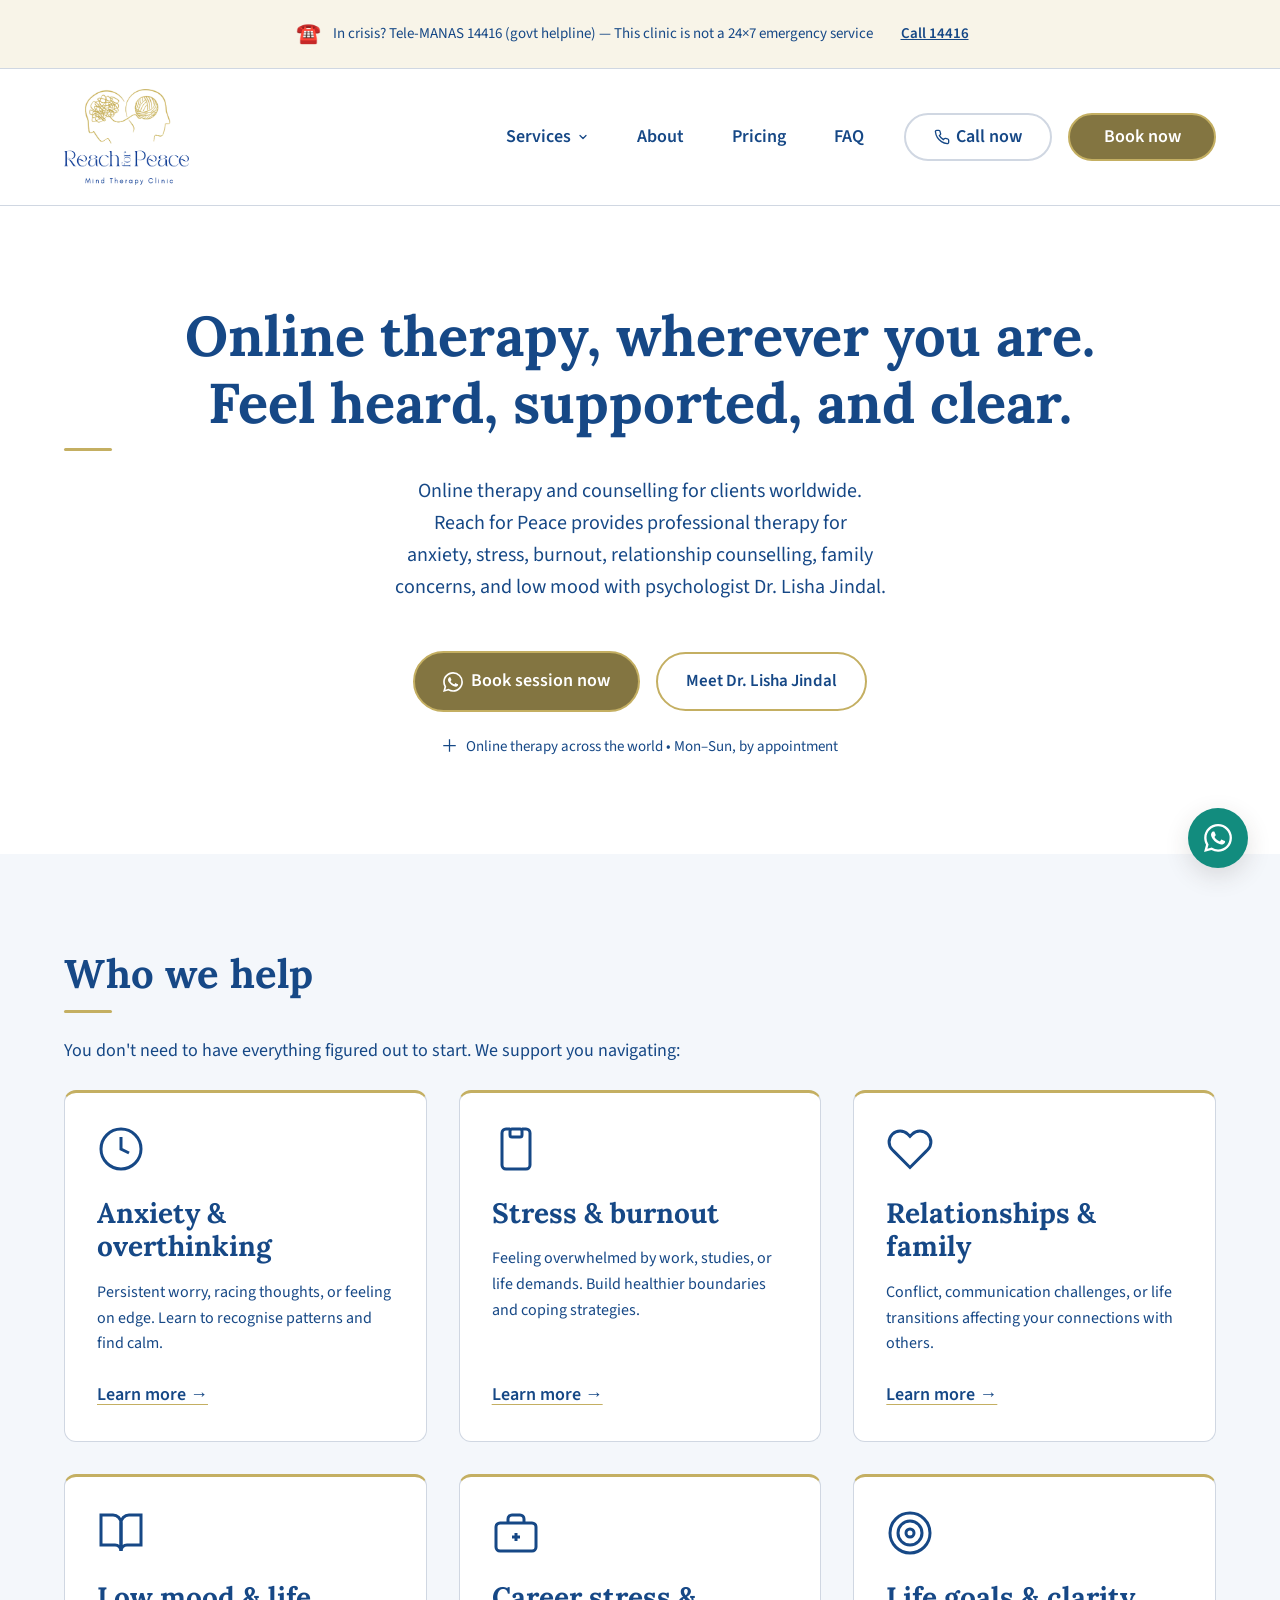
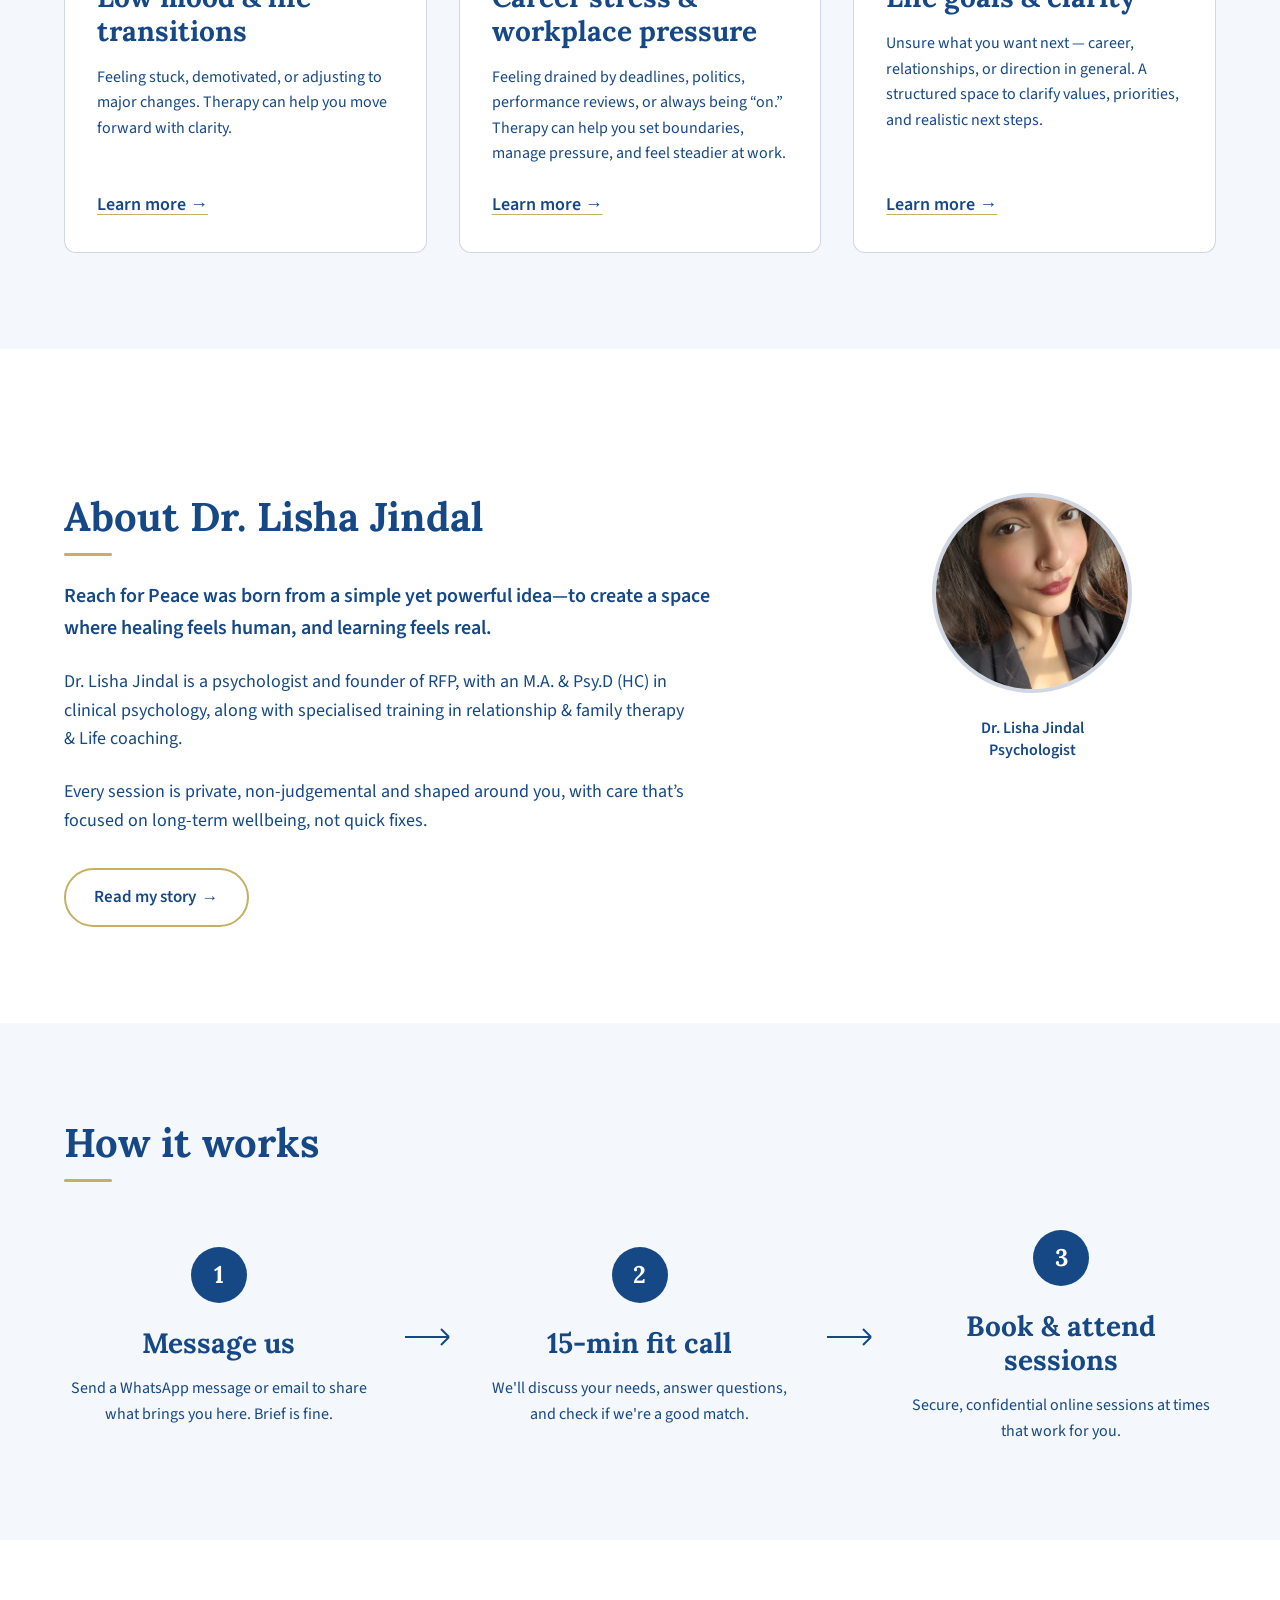
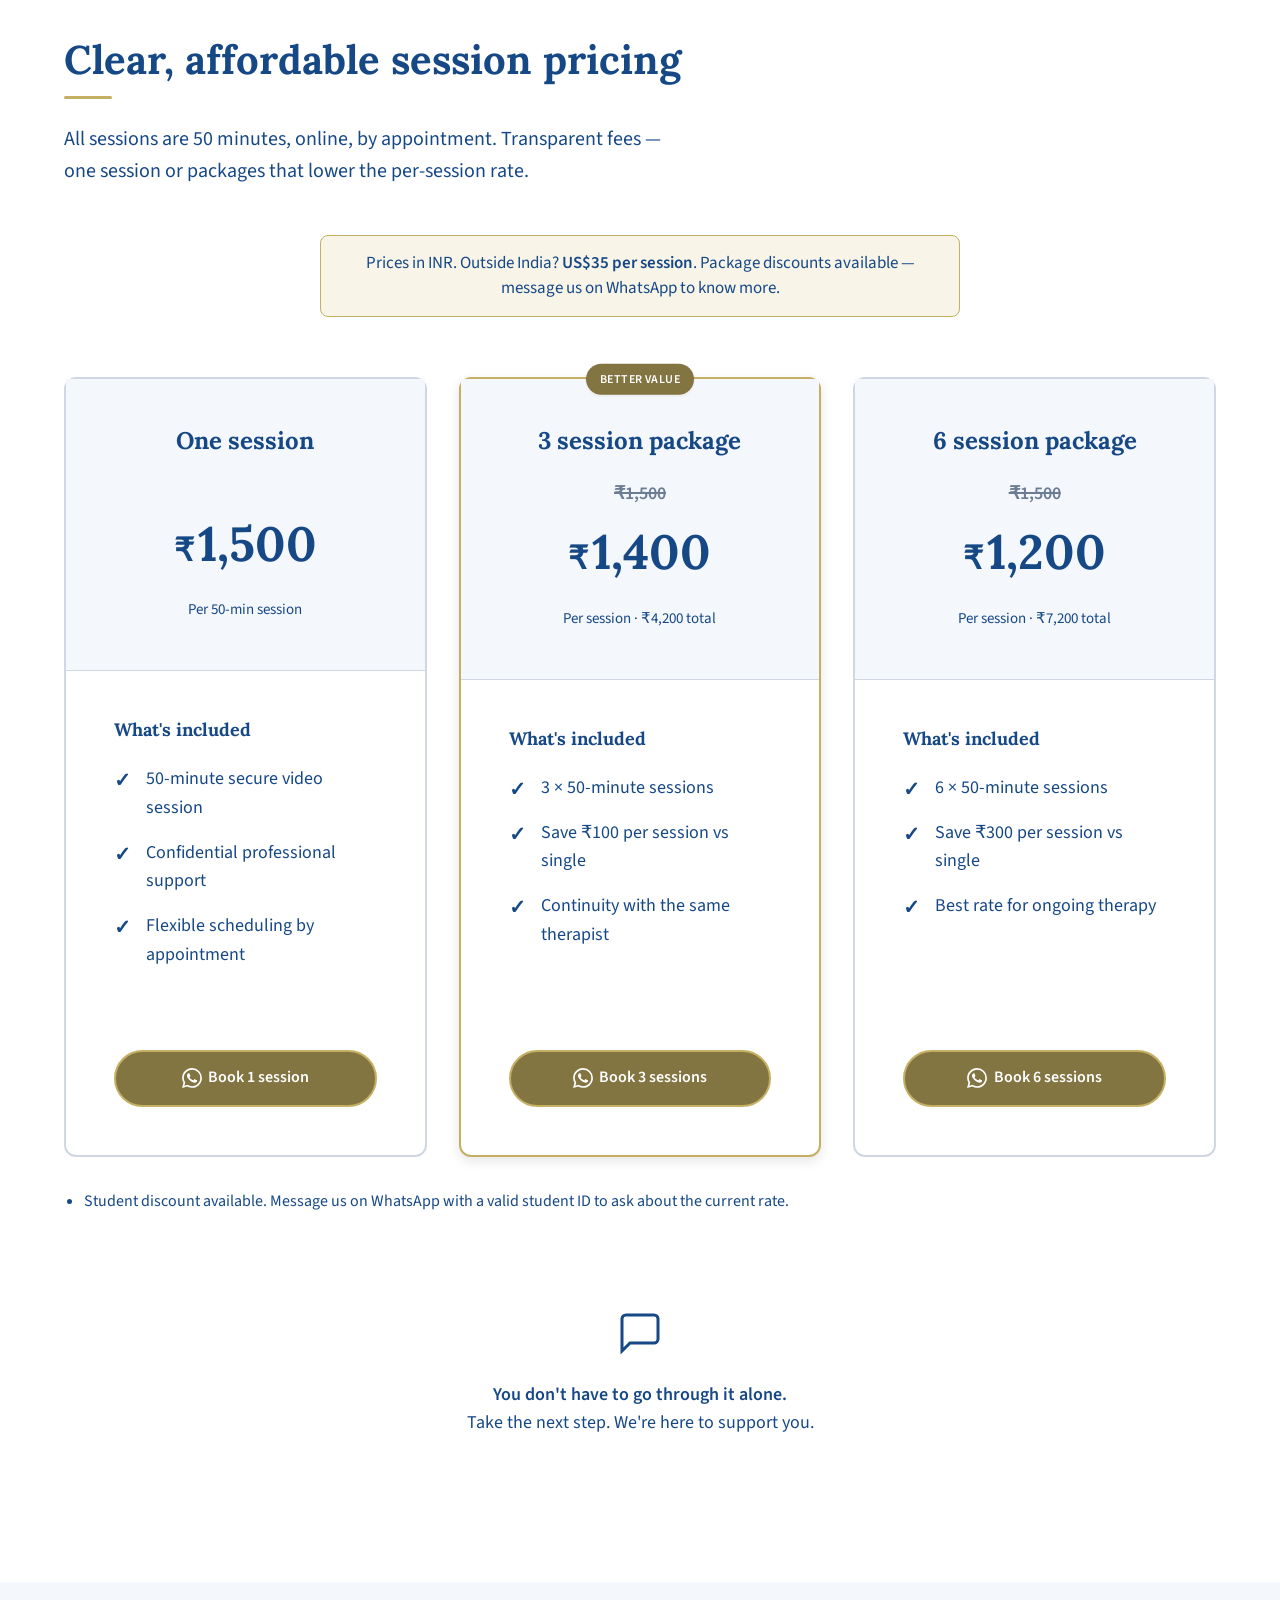
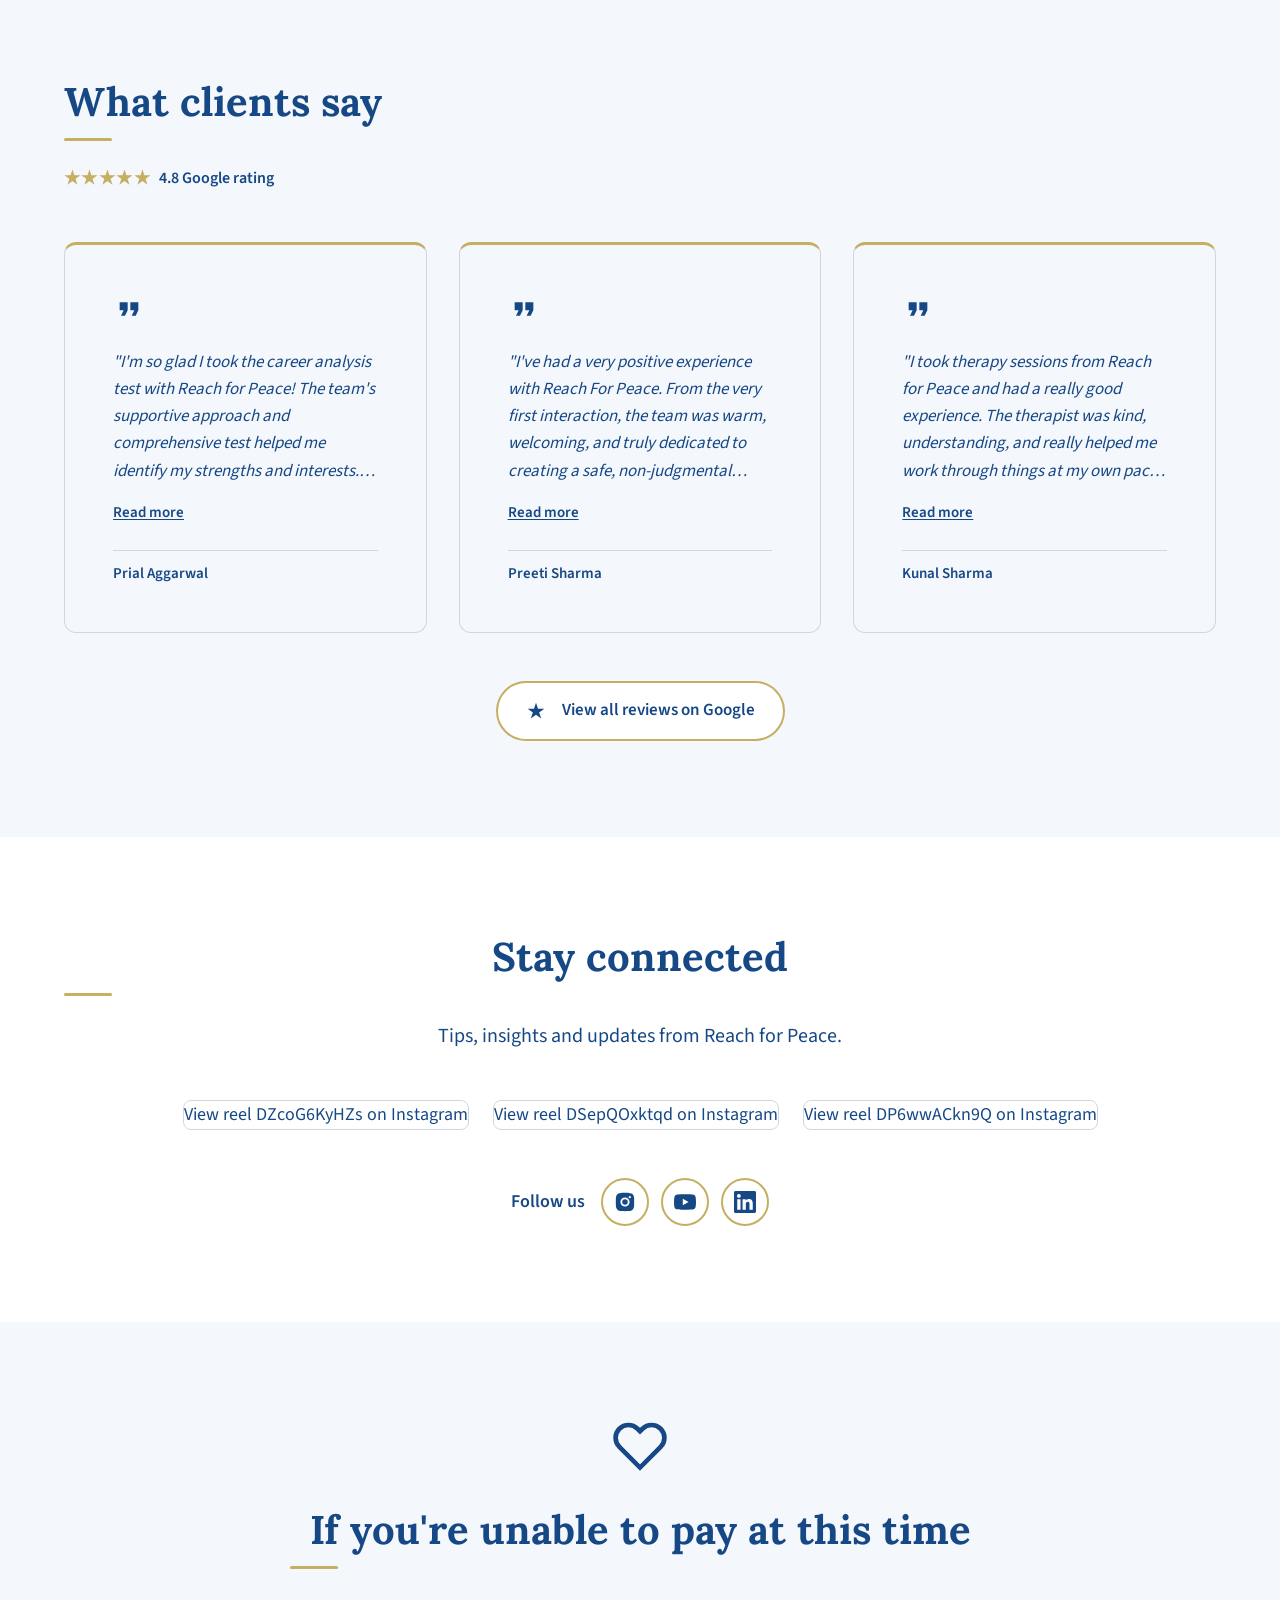
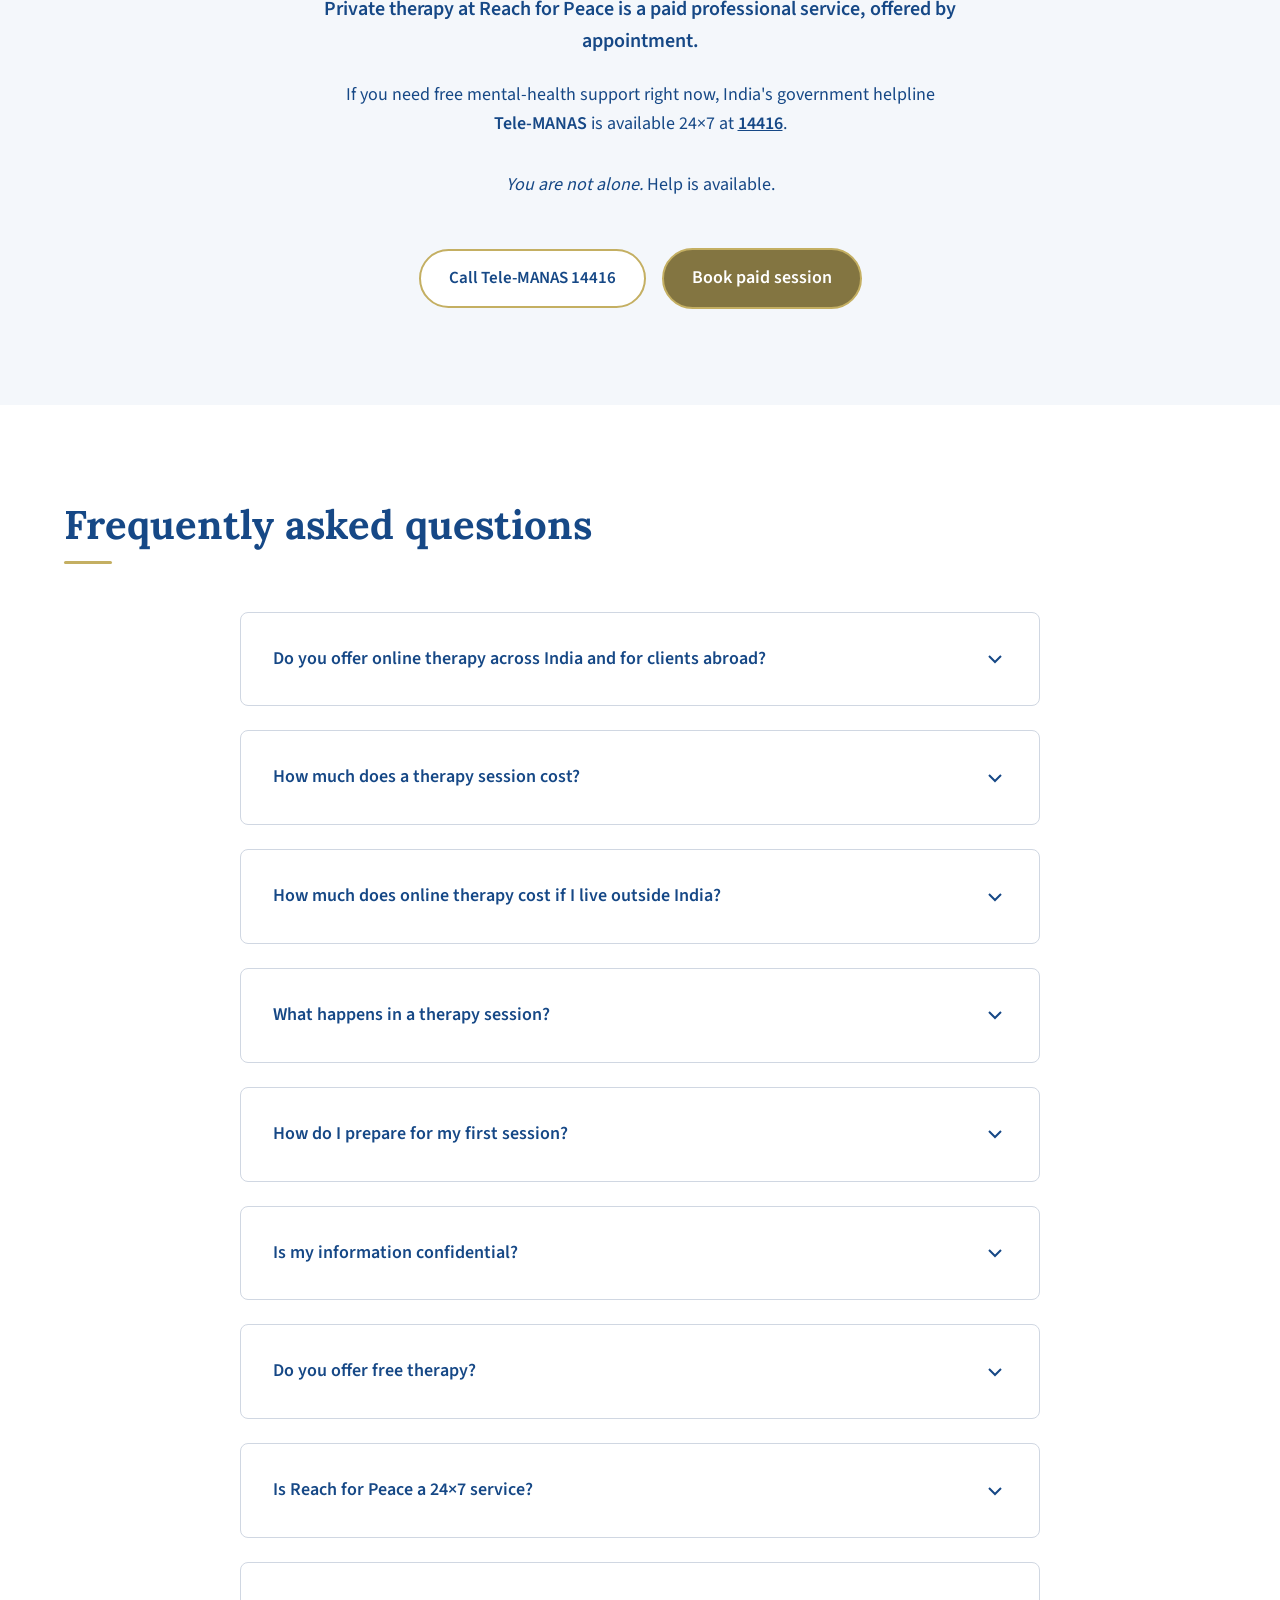
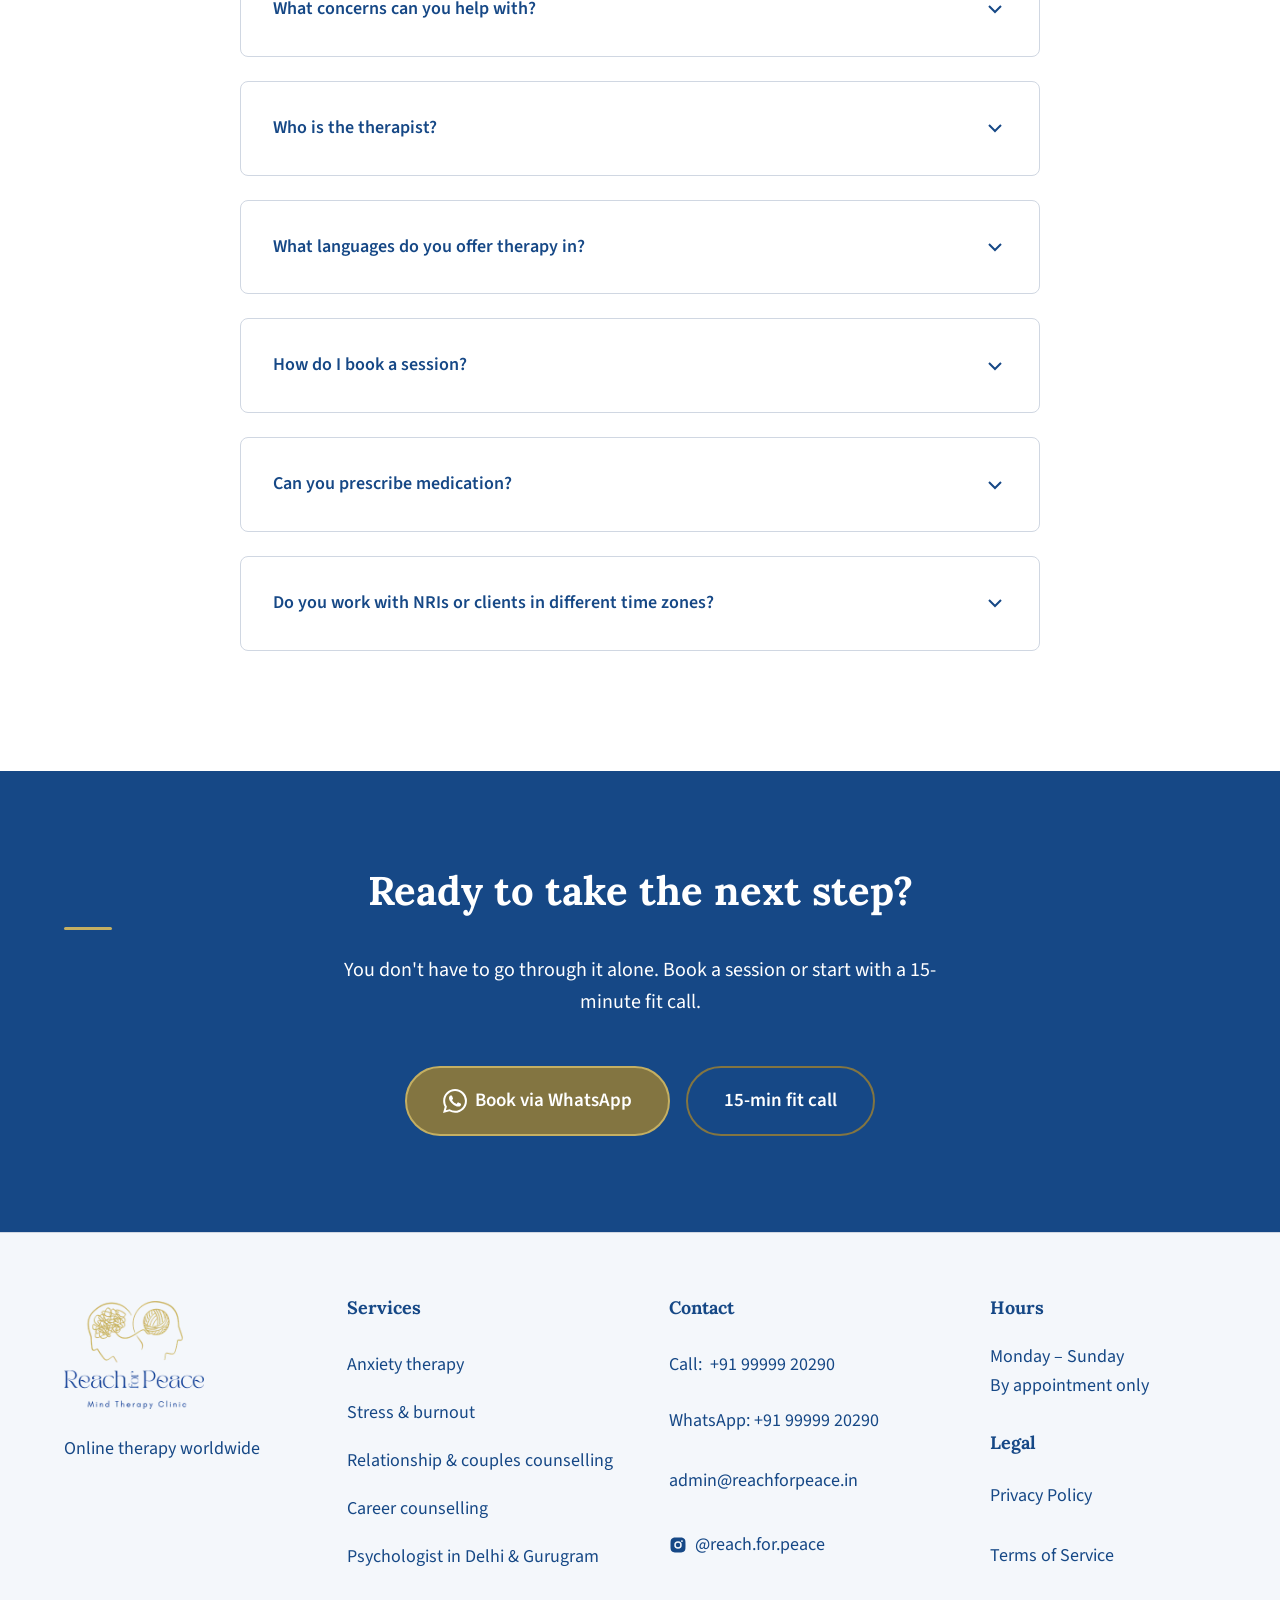
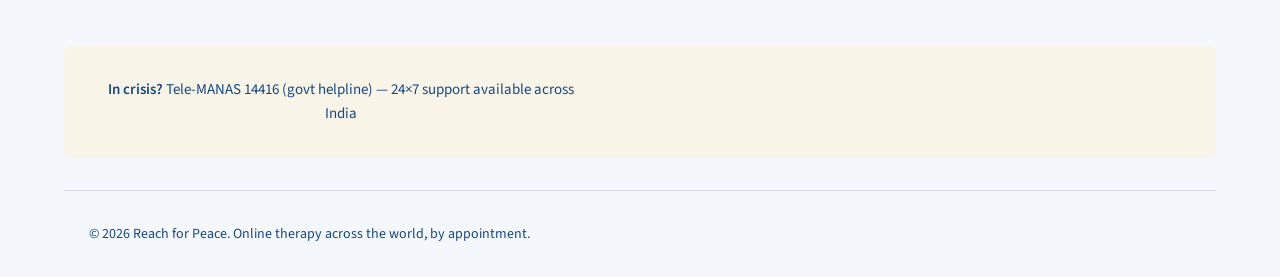
==== commit b268debe: "Self-host Lora and Source Sans 3 fonts - Add 4 woff2 font files to assets/fonts/ - Add @font-face ru" ====
--- a/index.html
+++ b/index.html
@@ -30,17 +30,18 @@
     <meta name="twitter:description" content="Online therapy and counselling with psychologist Dr. Lisha Jindal for anxiety, stress, relationships and career pressure. English &amp; Hindi. Book on WhatsApp.">
     <meta name="twitter:image" content="https://reachforpeace.in/assets/og-reach-for-peace.png">
 
-    <link rel="icon" href="/favicon.ico" sizes="any">
+    <link rel="icon" href="/favicon.ico" sizes="16x16 32x32">
     <link rel="icon" type="image/png" sizes="48x48" href="/assets/favicon-48x48.png">
     <link rel="icon" type="image/png" sizes="96x96" href="/assets/favicon-96x96.png">
+    <link rel="icon" type="image/png" sizes="192x192" href="/assets/icon-192.png">
+    <link rel="icon" type="image/png" sizes="512x512" href="/assets/icon-512.png">
     <link rel="apple-touch-icon" sizes="180x180" href="/apple-touch-icon.png">
     <link rel="manifest" href="/site.webmanifest">
     <link rel="describedby" href="/llms.txt" title="llms.txt">
 
     <!-- Fonts -->
-    <link rel="preconnect" href="https://fonts.googleapis.com">
-    <link rel="preconnect" href="https://fonts.gstatic.com" crossorigin>
-    <link href="https://fonts.googleapis.com/css2?family=Lora:wght@600;700&family=Source+Sans+3:wght@400;600&display=swap" rel="stylesheet">
+    <link rel="preload" href="/assets/fonts/lora-v37-latin-700.woff2" as="font" type="font/woff2" crossorigin>
+    <link rel="preload" href="/assets/fonts/source-sans-3-v20-latin-regular.woff2" as="font" type="font/woff2" crossorigin>
     
     <!-- Styles -->
     <link rel="stylesheet" href="css/styles.css">
@@ -77,7 +78,7 @@
         },
         "Worldwide"
       ],
-      "priceRange": "₹1,200-₹19,800",
+      "priceRange": "₹1,200–₹1,500 per session",
       "openingHoursSpecification": {
         "@type": "OpeningHoursSpecification",
         "dayOfWeek": [
@@ -203,7 +204,7 @@
       "name": "Dr. Lisha Jindal",
       "jobTitle": "Psychologist",
       "url": "https://reachforpeace.in/about",
-      "image": "https://reachforpeace.in/assets/lisha-avatar-800.jpg",
+      "image": "https://reachforpeace.in/assets/dr-lisha-jindal-psychologist.jpg",
       "worksFor": {
         "@id": "https://reachforpeace.in/#organization"
       },
@@ -560,14 +561,14 @@
                         <picture>
                             <source
                                 type="image/webp"
-                                srcset="assets/lisha-avatar-400.webp 400w, assets/lisha-avatar-800.webp 800w"
+                                srcset="assets/dr-lisha-jindal-psychologist-400.webp 400w, assets/dr-lisha-jindal-psychologist.webp 800w"
                                 sizes="(max-width: 640px) 70vw, 400px">
                             <img
                                 class="avatar-photo"
-                                src="assets/lisha-avatar-800.jpg"
-                                srcset="assets/lisha-avatar-400.jpg 400w, assets/lisha-avatar-800.jpg 800w"
+                                src="assets/dr-lisha-jindal-psychologist.jpg"
+                                srcset="assets/dr-lisha-jindal-psychologist-400.jpg 400w, assets/dr-lisha-jindal-psychologist.jpg 800w"
                                 sizes="(max-width: 640px) 70vw, 400px"
-                                alt="Dr. Lisha Jindal, Psychologist"
+                                alt="Dr. Lisha Jindal, psychologist at Reach for Peace"
                                 width="400"
                                 height="400"
                                 loading="lazy"
--- a/css/styles.css
+++ b/css/styles.css
@@ -2,6 +2,39 @@
    Reach for Peace - Logo Palette (v1)
    Navy #164886 · Gold #c4af62 · White #FFFFFF
    ======================================== */
+
+/* Self-hosted Fonts */
+@font-face {
+    font-family: 'Lora';
+    font-style: normal;
+    font-weight: 400;
+    font-display: swap;
+    src: url('../assets/fonts/lora-v37-latin-regular.woff2') format('woff2');
+}
+
+@font-face {
+    font-family: 'Lora';
+    font-style: normal;
+    font-weight: 700;
+    font-display: swap;
+    src: url('../assets/fonts/lora-v37-latin-700.woff2') format('woff2');
+}
+
+@font-face {
+    font-family: 'Source Sans 3';
+    font-style: normal;
+    font-weight: 400;
+    font-display: swap;
+    src: url('../assets/fonts/source-sans-3-v20-latin-regular.woff2') format('woff2');
+}
+
+@font-face {
+    font-family: 'Source Sans 3';
+    font-style: normal;
+    font-weight: 600;
+    font-display: swap;
+    src: url('../assets/fonts/source-sans-3-v20-latin-600.woff2') format('woff2');
+}
 
 /* CSS Custom Properties (Design Tokens) */
 :root {
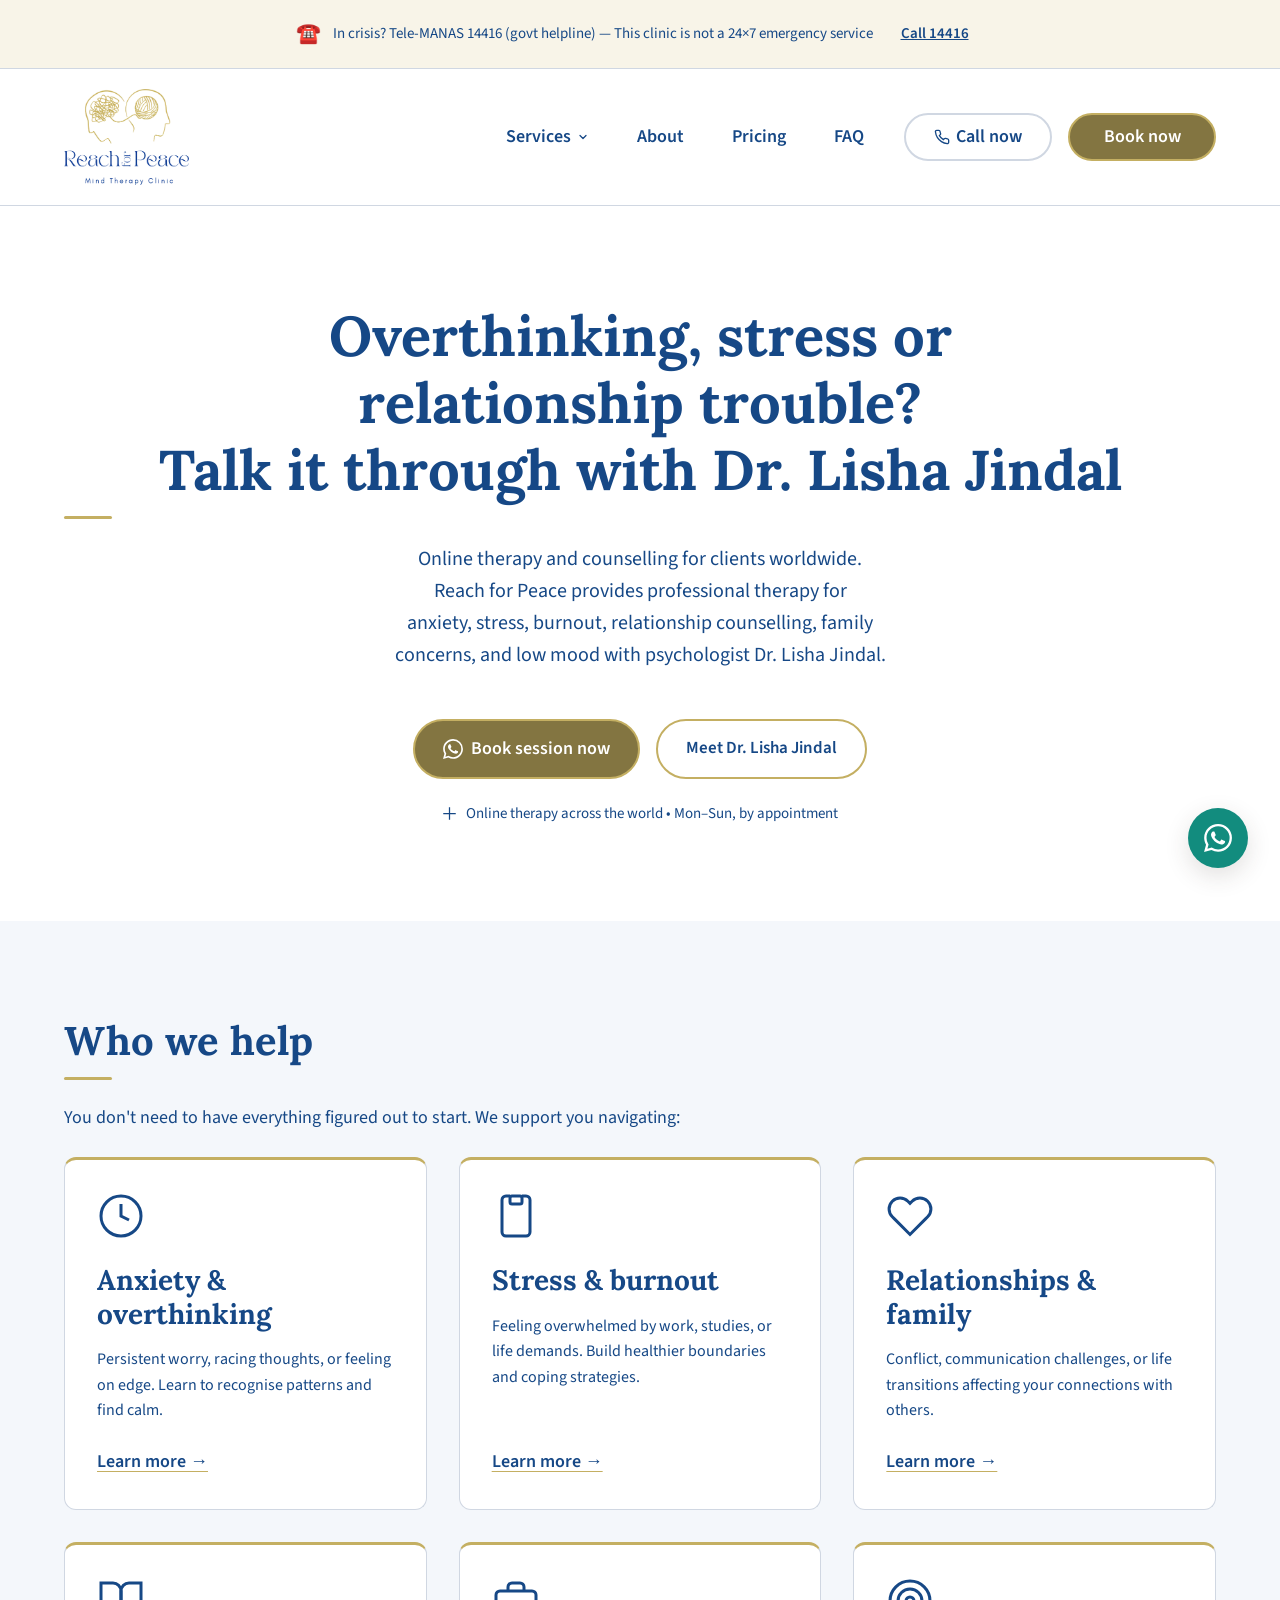
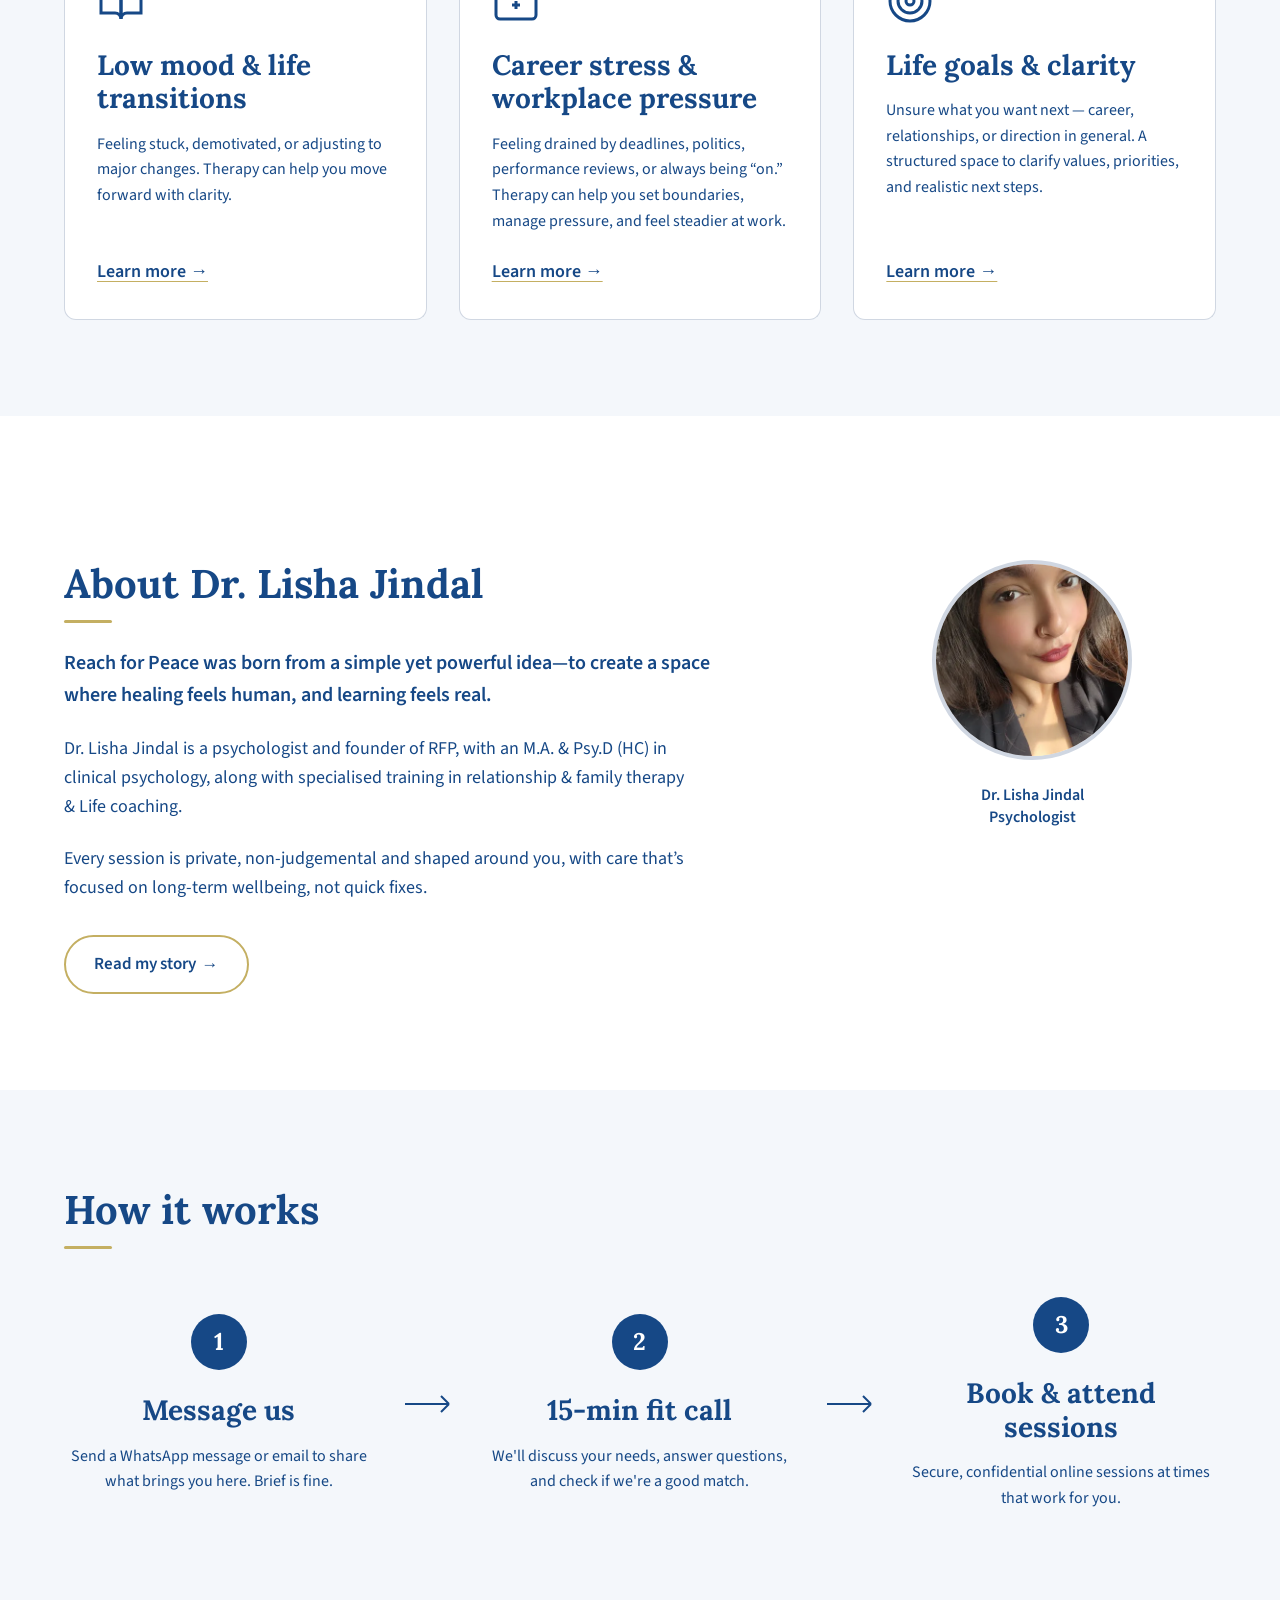
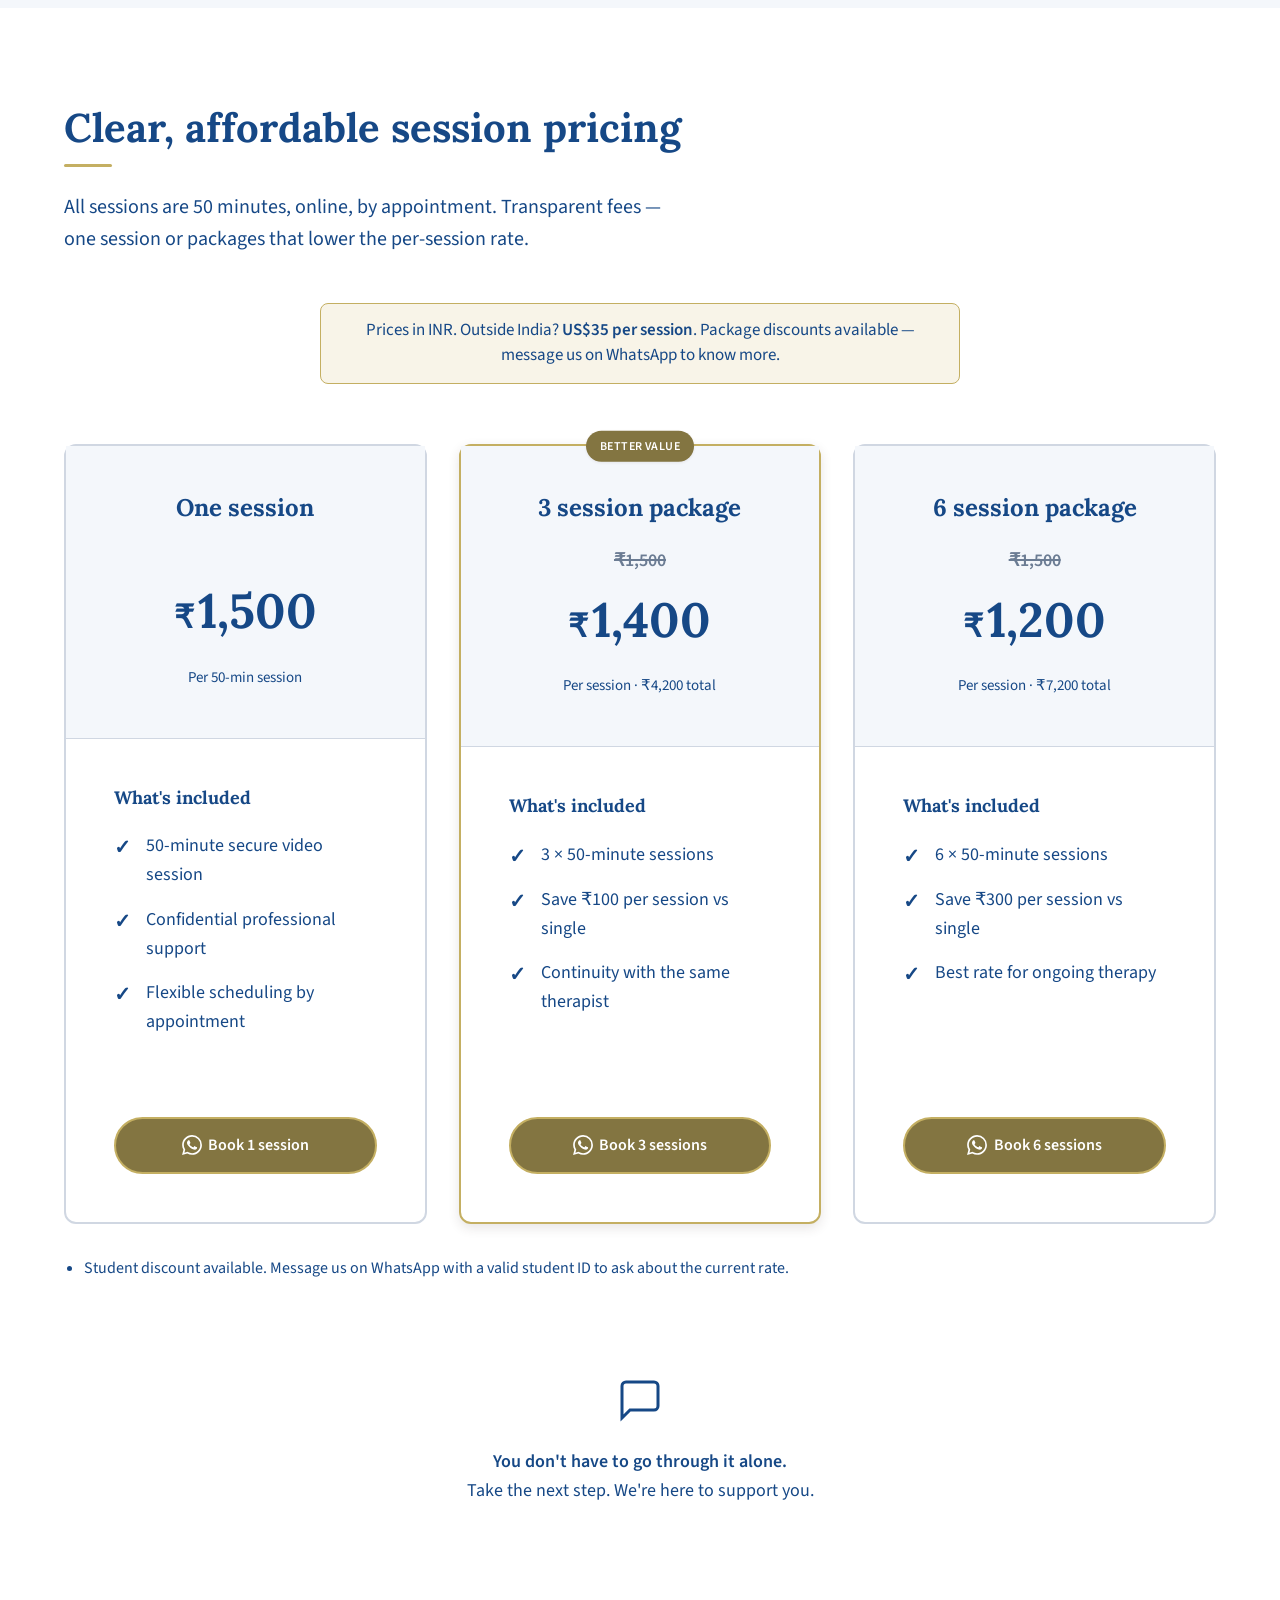
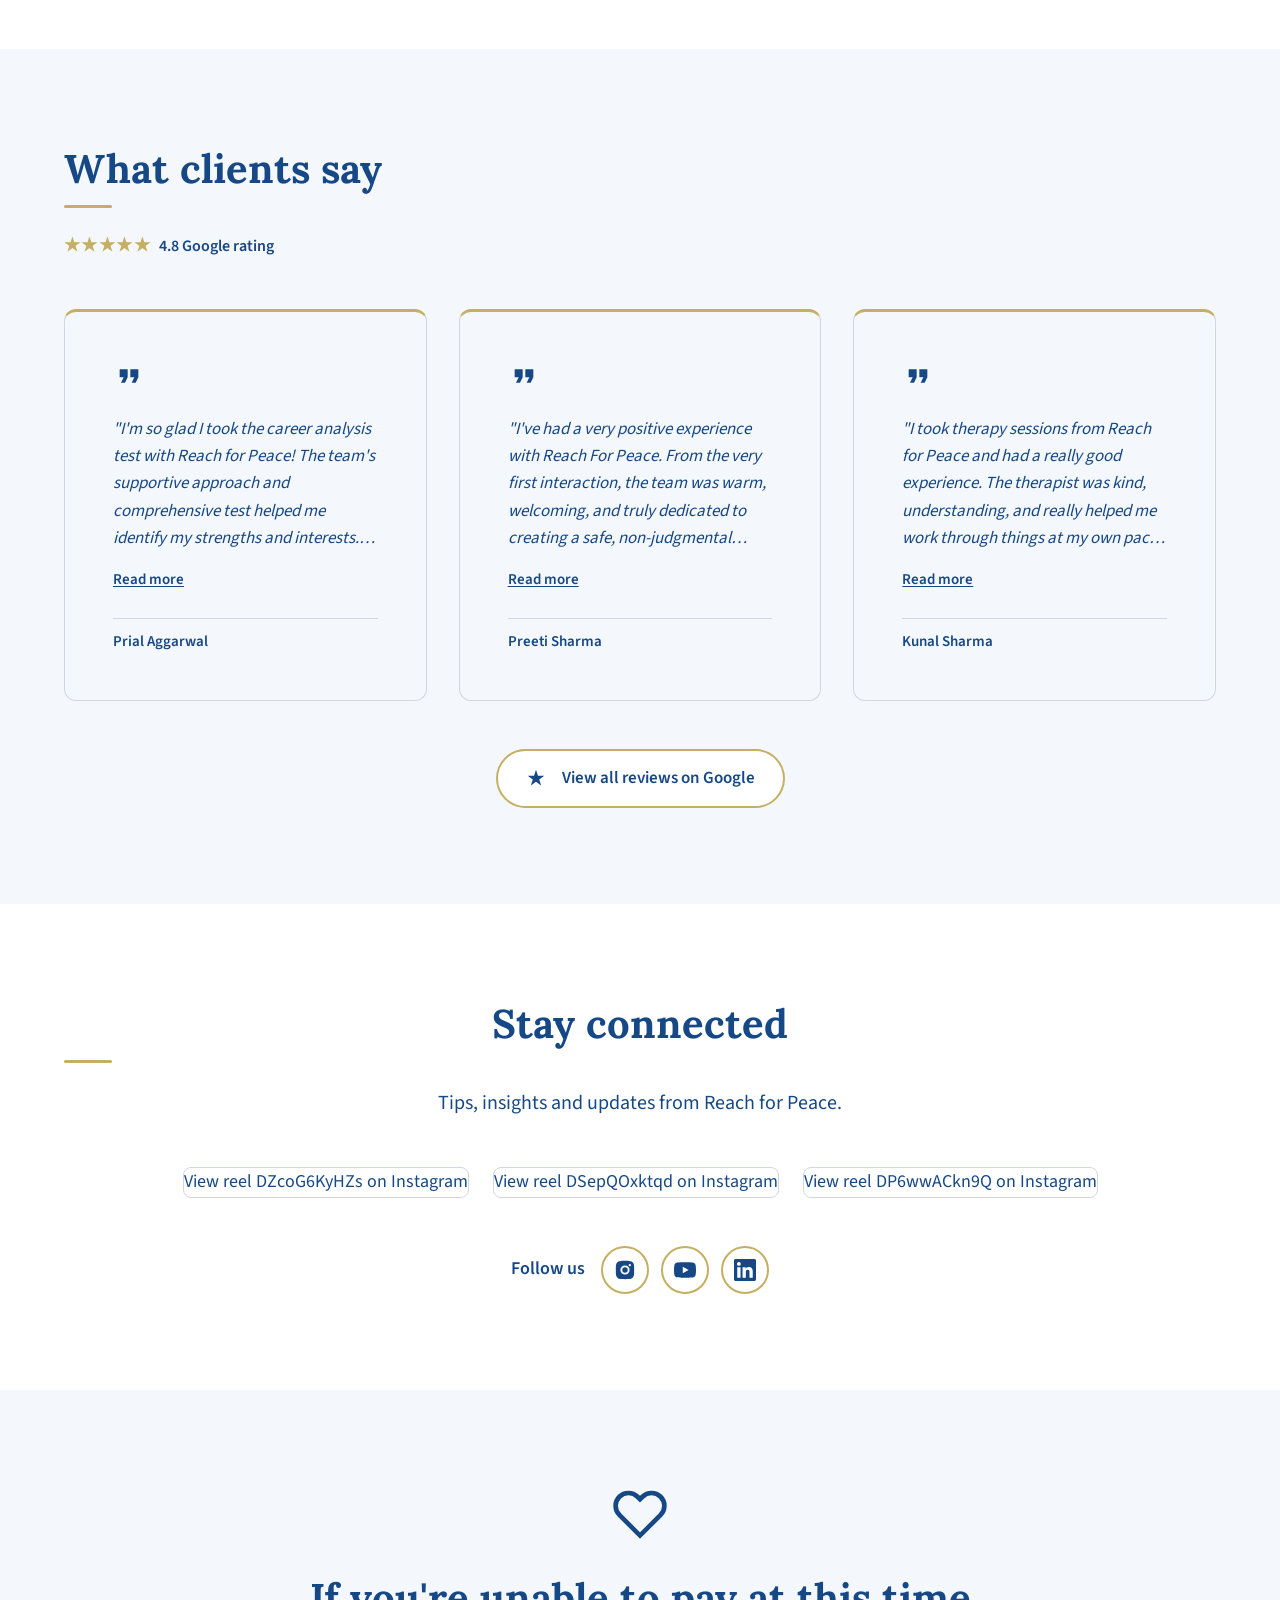
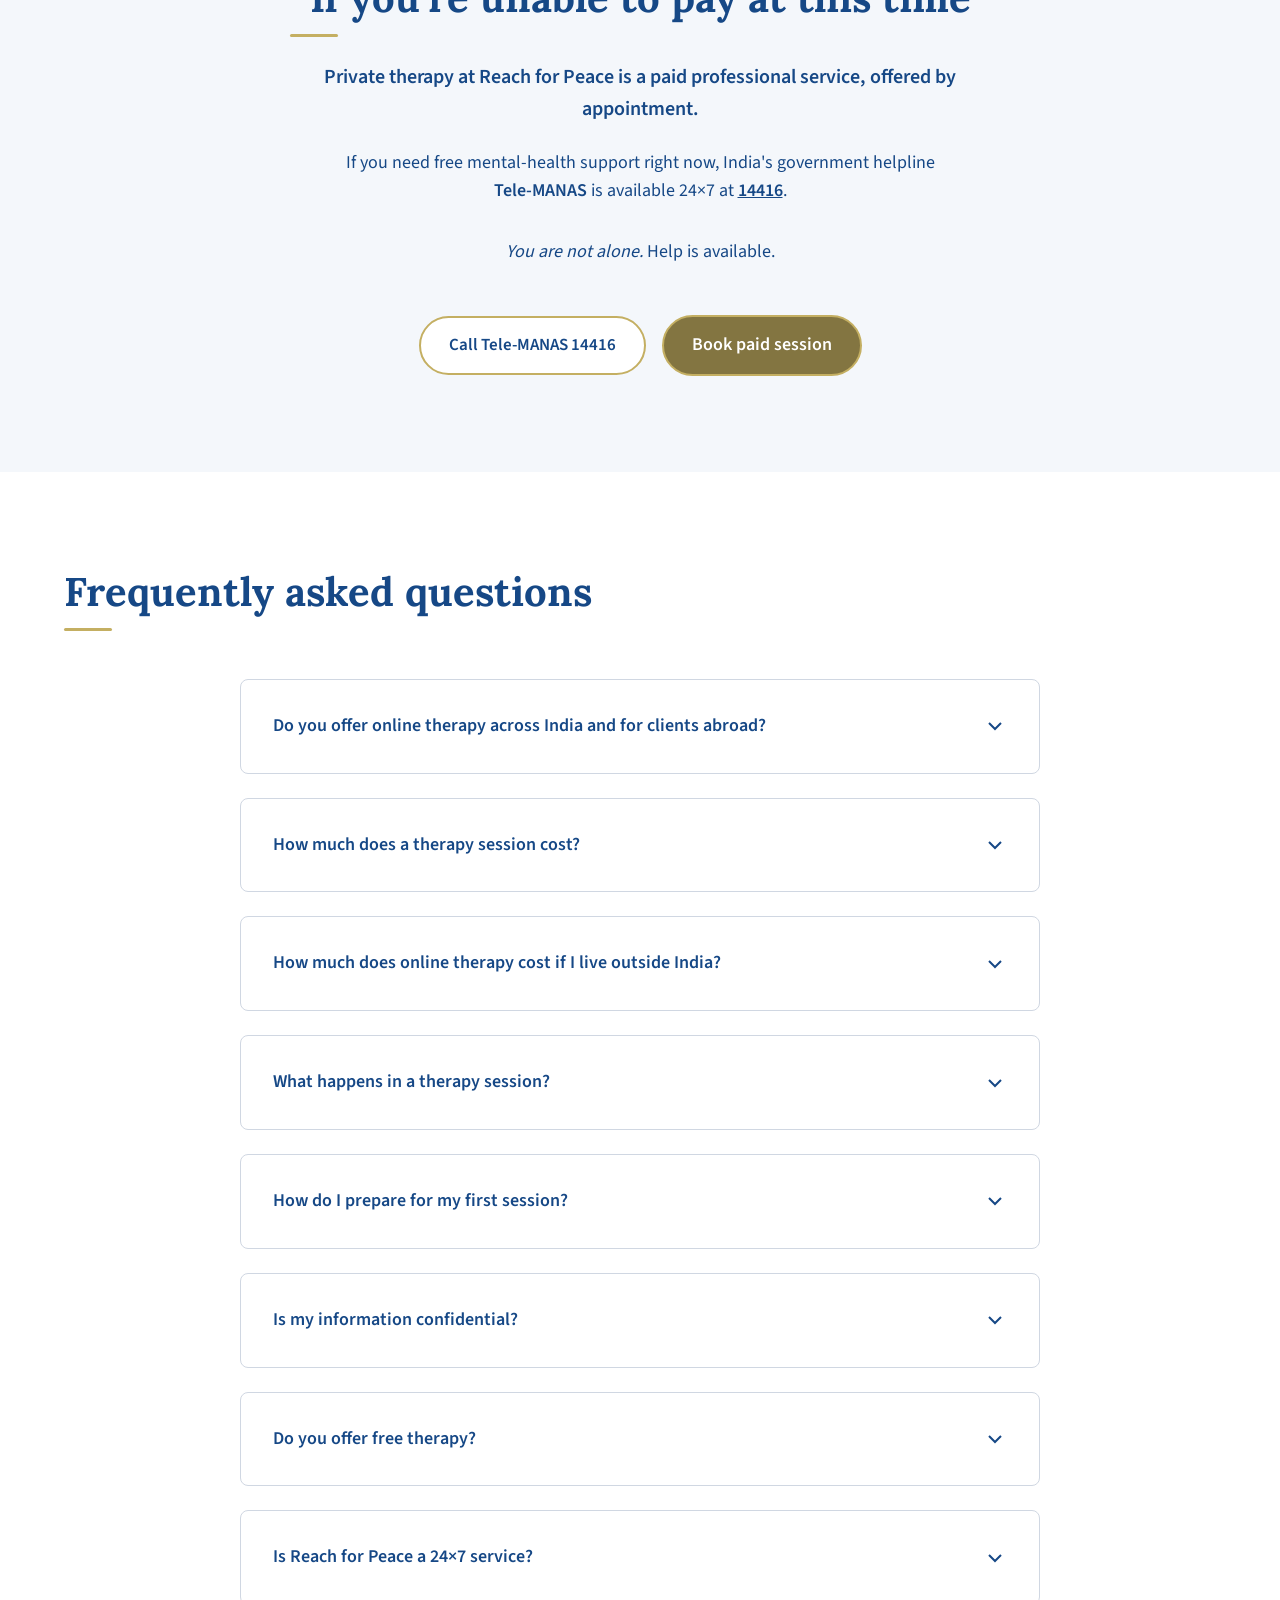
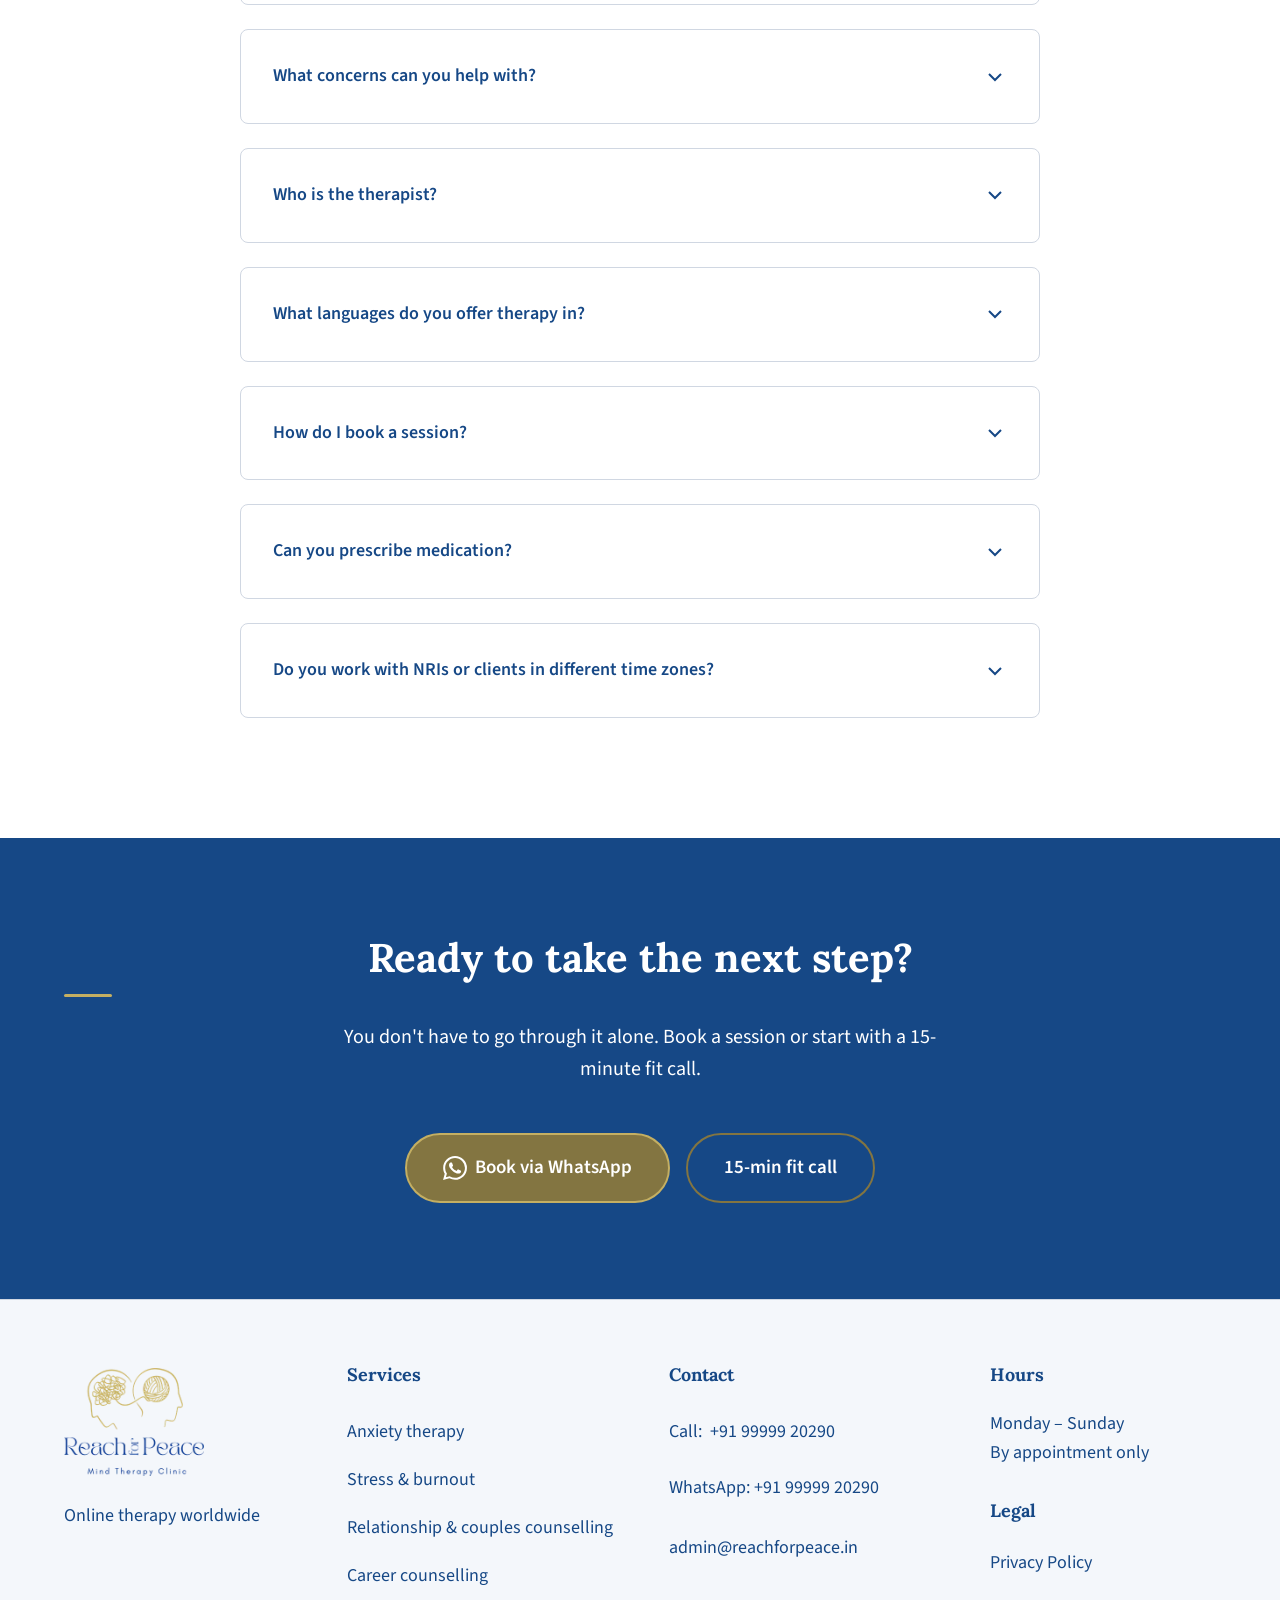
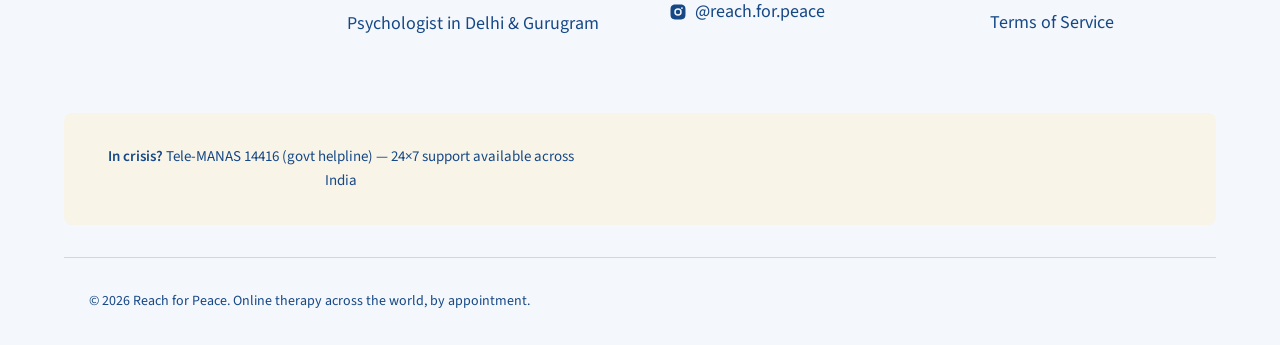
==== commit 07b7a037: "Update homepage hero H1 to highlight common issues Change H1 from 'Online therapy, wherever you are." ====
--- a/index.html
+++ b/index.html
@@ -3,7 +3,7 @@
 <head>
     <meta charset="UTF-8">
     <meta name="viewport" content="width=device-width, initial-scale=1.0">
-    <title>Online Therapy &amp; Counselling | Psychologist Dr. Lisha Jindal</title>
+    <title>Online Therapy &amp; Counselling | Reach for Peace</title>
     <meta name="description" content="Online therapy and counselling with psychologist Dr. Lisha Jindal for anxiety, stress, relationships and career pressure. English &amp; Hindi. Book on WhatsApp.">
     <meta name="robots" content="index, follow, max-image-preview:large">
     <meta name="author" content="Reach for Peace">
@@ -16,7 +16,7 @@
     <meta property="og:type" content="website">
     <meta property="og:locale" content="en_IN">
     <meta property="og:site_name" content="Reach for Peace">
-    <meta property="og:title" content="Online Therapy &amp; Counselling | Psychologist Dr. Lisha Jindal">
+    <meta property="og:title" content="Online Therapy &amp; Counselling | Reach for Peace">
     <meta property="og:description" content="Online therapy and counselling with psychologist Dr. Lisha Jindal for anxiety, stress, relationships and career pressure. English &amp; Hindi. Book on WhatsApp.">
     <meta property="og:url" content="https://reachforpeace.in/">
     <meta property="og:image" content="https://reachforpeace.in/assets/og-reach-for-peace.png">
@@ -26,7 +26,7 @@
 
     <!-- Twitter -->
     <meta name="twitter:card" content="summary_large_image">
-    <meta name="twitter:title" content="Online Therapy &amp; Counselling | Psychologist Dr. Lisha Jindal">
+    <meta name="twitter:title" content="Online Therapy &amp; Counselling | Reach for Peace">
     <meta name="twitter:description" content="Online therapy and counselling with psychologist Dr. Lisha Jindal for anxiety, stress, relationships and career pressure. English &amp; Hindi. Book on WhatsApp.">
     <meta name="twitter:image" content="https://reachforpeace.in/assets/og-reach-for-peace.png">
 
@@ -436,7 +436,7 @@
         <!-- Hero Section -->
         <section class="hero" aria-labelledby="hero-heading">
             <div class="container">
-                <h1 id="hero-heading">Online therapy, wherever you are. <span class="hero-heading-keep">Feel heard</span>, supported, and clear.</h1>
+                <h1 id="hero-heading">Overthinking, stress or relationship trouble? <span class="hero-heading-keep">Talk it through</span> with Dr. Lisha Jindal</h1>
                 <p class="hero-subcopy">Online therapy and counselling for clients worldwide. Reach for Peace provides professional therapy for anxiety, stress, burnout, relationship counselling, family concerns, and low mood with psychologist Dr. Lisha Jindal.</p>
                 
                 <div class="hero-cta-group">
